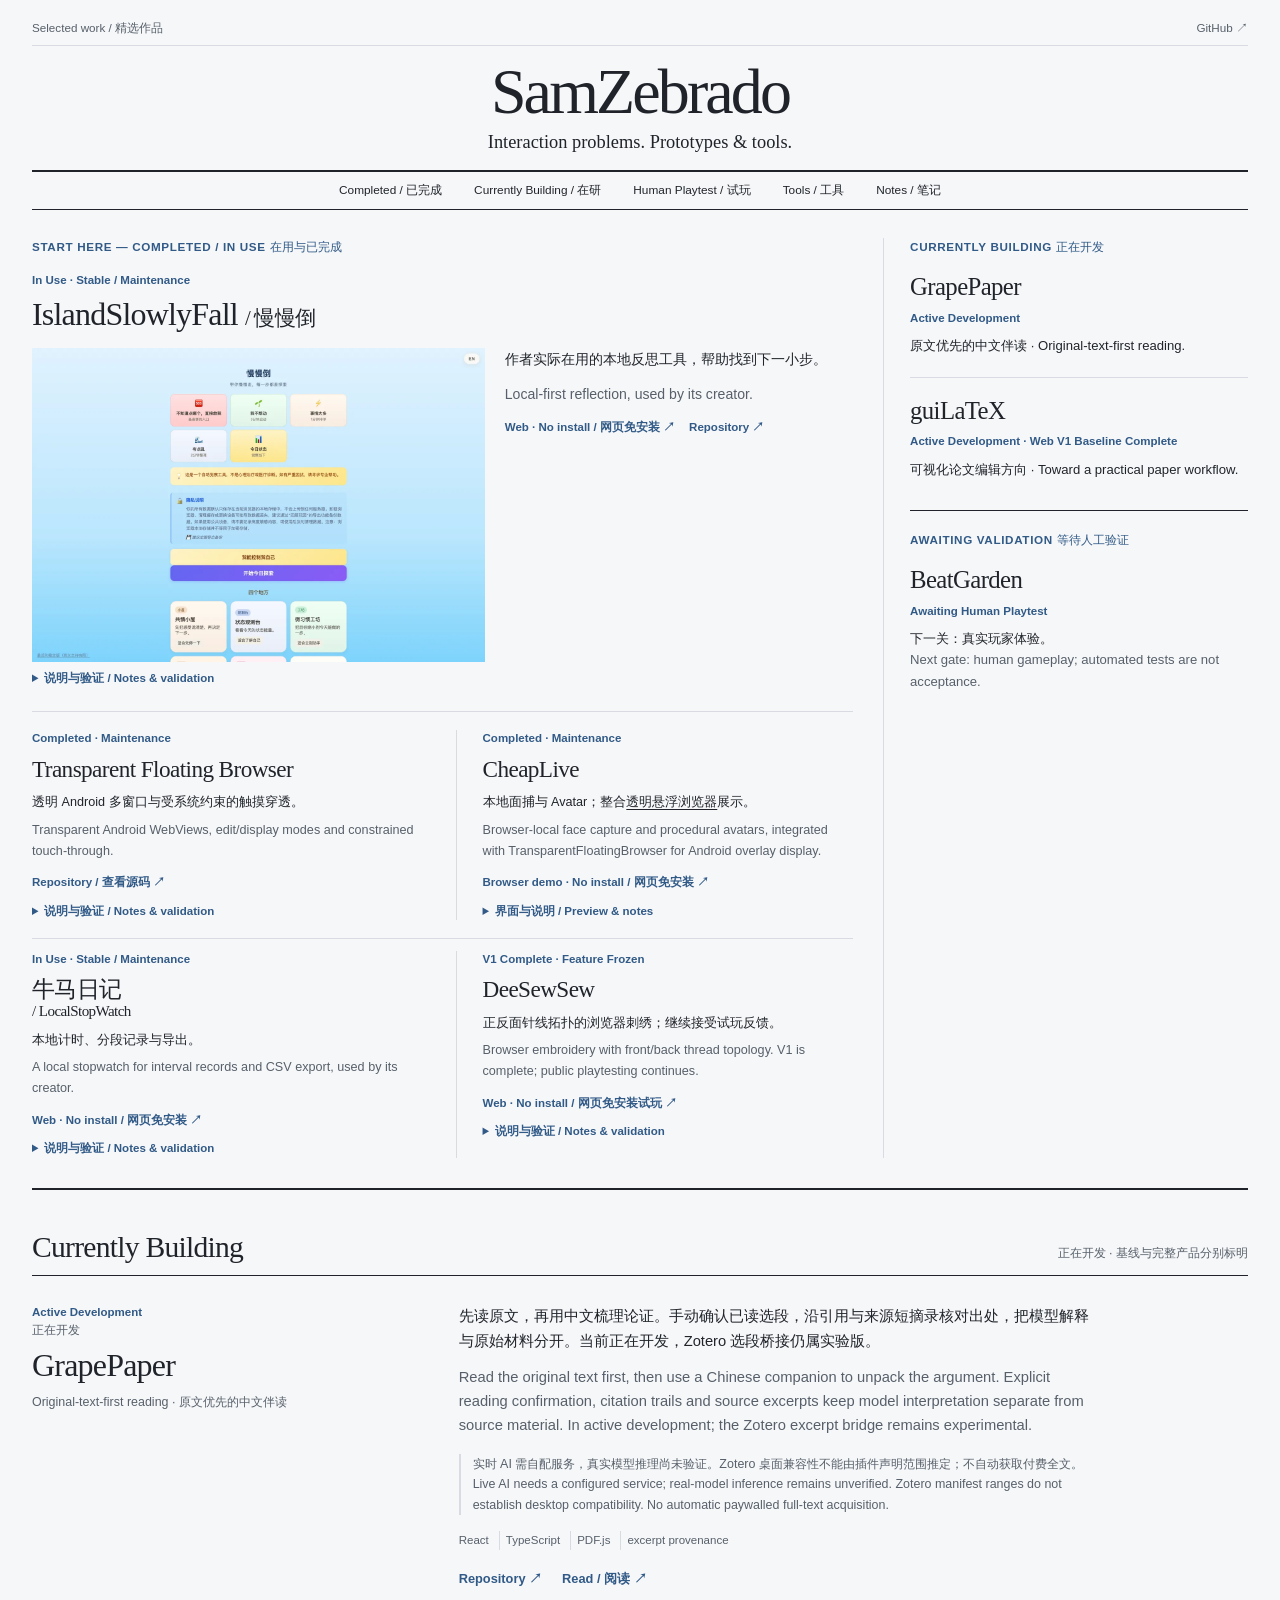
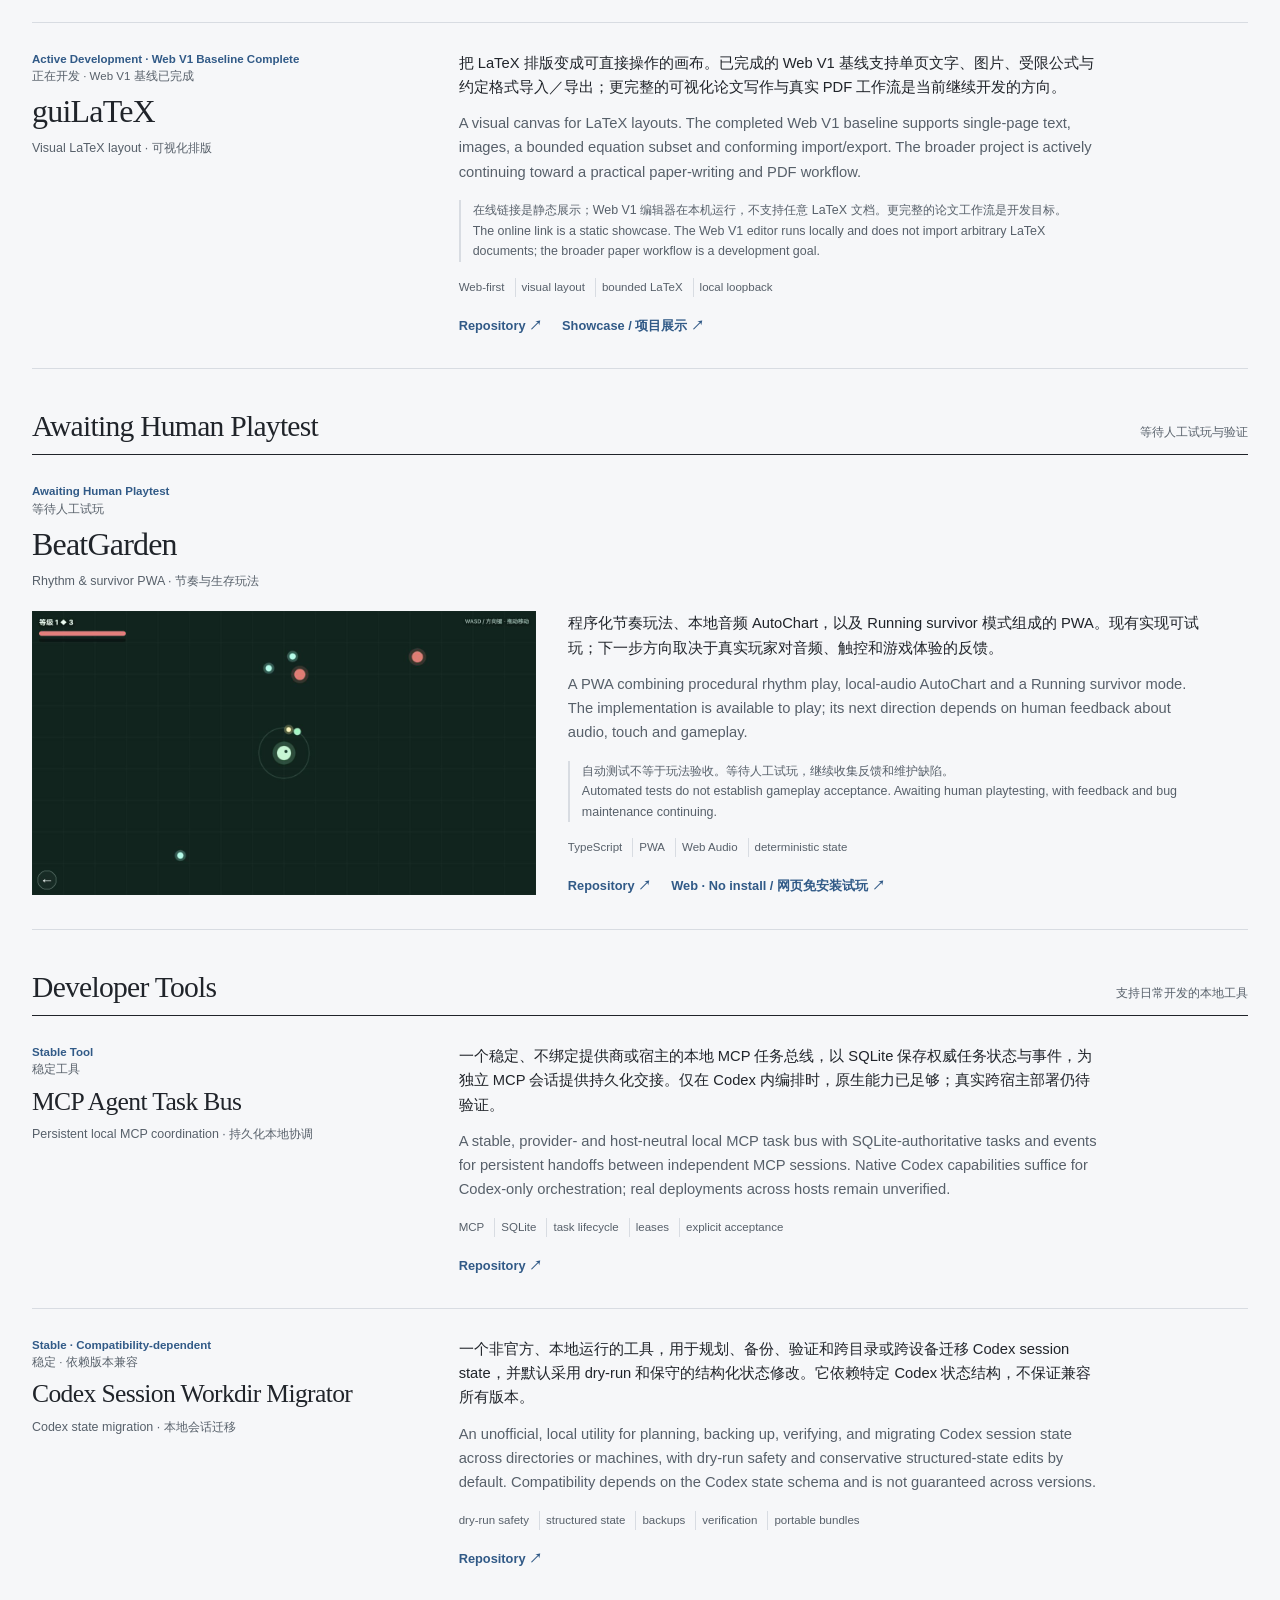
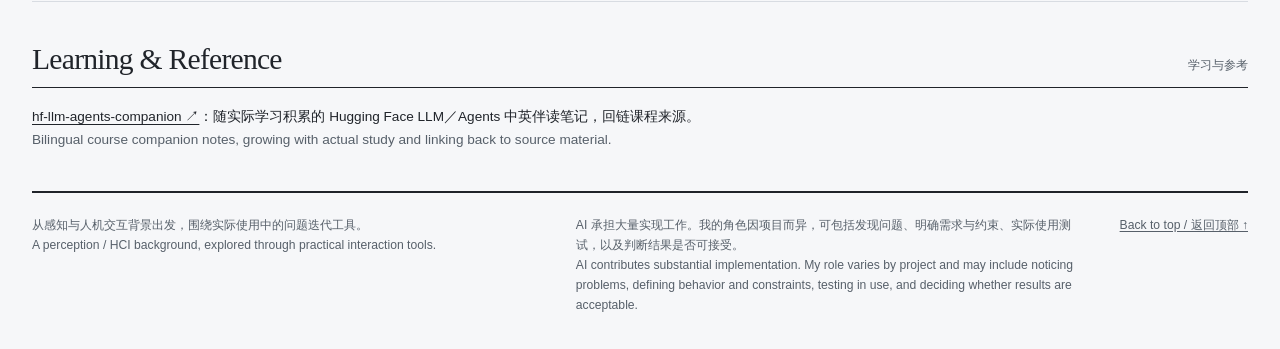
==== docs/index.html @ ff89801b "docs: consolidate completed portfolio cards and add LocalStopWatch" ====
<!doctype html>
<html lang="zh-CN">
  <head>
    <meta charset="utf-8">
    <meta name="viewport" content="width=device-width, initial-scale=1">
    <meta name="description" content="Practical interaction prototypes and tools, completed and in-use projects, and applied AI work by SamZebrado.">
    <meta name="color-scheme" content="light">
    <meta name="theme-color" content="#f6f7f9">
    <title>Selected Projects / 精选项目 · SamZebrado</title>
    <link rel="canonical" href="https://samzebrado.github.io/SamZebrado/">
    <link rel="stylesheet" href="styles.css">
  </head>
  <body>
<a class="skip-link" href="#projects">Skip to projects / 跳至项目</a>
<header class="masthead">
 <div class="masthead-strap"><span>Selected work / 精选作品</span><a href="https://github.com/SamZebrado">GitHub ↗</a></div>
 <h1><a href="#top">SamZebrado</a></h1>
 <p class="masthead-deck">Interaction problems. Prototypes &amp; tools.</p>
 <nav aria-label="Portfolio sections / 作品集分区"><a href="#completed"><span class="nav-full">Completed / 已完成</span><span class="nav-short">Completed</span></a><a href="#active"><span class="nav-full">Currently Building / 在研</span><span class="nav-short">Building</span></a><a href="#validation"><span class="nav-full">Human Playtest / 试玩</span><span class="nav-short">Playtest</span></a><a href="#tools"><span class="nav-full">Tools / 工具</span><span class="nav-short">Tools</span></a><a href="#notes"><span class="nav-full">Notes / 笔记</span><span class="nav-short">Notes</span></a></nav>
</header>
<main id="top">
<section class="frontpage" id="projects" aria-labelledby="front-title">
 <section class="frontpage-main" id="completed" aria-labelledby="front-title">
  <h2 class="section-kicker" id="front-title">Start here — Completed / In Use <span>在用与已完成</span></h2>
  <article class="lead-feature front-item completed-card" id="island">
   <p class="lifecycle">In Use · Stable / Maintenance</p>
   <h3><a href="https://github.com/SamZebrado/IslandSlonelyFall">IslandSlowlyFall <span>/ 慢慢倒</span></a></h3>
   <div class="lead-body"><figure><a href="https://samzebrado.github.io/IslandSlonelyFall/"><img src="assets/island-home.webp" width="1440" height="1000" alt="IslandSlowlyFall home screen with built-in reflection and prioritization tools" fetchpriority="high"></a></figure>
    <div><p>作者实际在用的本地反思工具，帮助找到下一小步。</p><p lang="en">Local-first reflection, used by its creator.</p><p class="teaser-actions"><a href="https://samzebrado.github.io/IslandSlonelyFall/"><span class="access-wide">Web · No install / 网页免安装</span><span class="access-short">网页 · 免安装</span> ↗</a><a href="https://github.com/SamZebrado/IslandSlonelyFall">Repository ↗</a></p></div>
   </div>
   <details class="project-details"><summary><span class="access-wide">说明与验证 / Notes &amp; validation</span><span class="access-short">说明与验证</span></summary><div class="detail-body"><div class="story-copy">


              <p class="copy-zh">事情太多、能量太低时，找到当下能做的一小步。本地优先的日常记录与反思工具，结合微习惯和优先级决策；已由作者实际使用，核心流程稳定，进入维护。</p>
              <p class="copy-en" lang="en">Find a manageable next step when energy is low or tasks pile up. Daily reflection, micro-habits and prioritization in a local-first web app. Used by its creator; the core workflow is stable and in maintenance.</p>
              <p class="validation-note">使用状态来自作者本人；不代表更广泛的用户采用。数据保存在本机浏览器。<br><span lang="en">In use by its creator; no broader adoption claimed. Data stays in the local browser.</span></p>
<ul class="signal-list" aria-label="IslandSlowlyFall product signals">
                <li>human-centered</li><li>local-first</li><li>structured reflection</li><li>vanilla web</li>
              </ul></div></div></details>
  </article>
  <div class="briefs">
   <article class="brief front-item completed-card" id="floating-browser"><p class="lifecycle"><span class="access-wide">Completed · Maintenance</span><span class="access-short" lang="zh-CN">已完成 · 维护</span></p><h3><a href="https://github.com/SamZebrado/TransparentFloatingBrowser">Transparent Floating Browser</a></h3><p><span class="access-wide">透明 Android 多窗口与受系统约束的触摸穿透。</span><span class="access-short">透明 Android 多窗口。</span></p><p lang="en">Transparent Android WebViews, edit/display modes and constrained touch-through.</p><a class="brief-link" href="https://github.com/SamZebrado/TransparentFloatingBrowser">Repository / 查看源码 ↗</a><details class="project-details"><summary><span class="access-wide">说明与验证 / Notes &amp; validation</span><span class="access-short">说明与验证</span></summary><div class="detail-body"><div class="completed-detail-content"><div class="story-copy">


              <p class="copy-zh">把网页放在其他 Android 应用之上：多个透明 WebView 窗口可切换编辑／展示模式，并处理 Android 12+ 的触摸穿透与叠加透明度限制。核心功能已完成，当前仅做缺陷维护。</p>
              <p class="copy-en" lang="en">Place web pages above other Android apps. Multiple transparent WebView windows switch between edit and display modes, with opacity handling for Android 12+ touch-through constraints. Core functionality is complete; maintenance focuses on bugs.</p>
              <p class="validation-note">真实设备验收仍待完成；触摸穿透受 Android 系统约束。<br><span lang="en">Real-device acceptance remains open; touch-through is subject to Android system constraints.</span></p>
<ul class="signal-list" aria-label="Transparent Floating Browser technologies">
                <li>Kotlin</li><li>Android overlays</li><li>WebView</li><li>system constraints</li>
              </ul></div></div></div></details></article>
   <article class="brief front-item completed-card" id="cheaplive"><p class="lifecycle"><span class="access-wide">Completed · Maintenance</span><span class="access-short" lang="zh-CN">已完成 · 维护</span></p><h3><a href="https://github.com/SamZebrado/CheapLive">CheapLive</a></h3><p><span class="access-wide">本地面捕与 Avatar；整合<a href="#floating-browser">透明悬浮浏览器</a>展示。</span><span class="access-short">面捕＋<a href="#floating-browser">悬浮浏览器</a>整合。</span></p><p lang="en">Browser-local face capture and procedural avatars, integrated with TransparentFloatingBrowser for Android overlay display.</p><a class="brief-link" href="https://samzebrado.github.io/CheapLive/src/face-tracking/"><span class="access-wide">Browser demo · No install / 网页免安装</span><span class="access-short">网页面捕 · 免安装</span> ↗</a><details class="project-details"><summary><span class="access-wide">界面与说明 / Preview &amp; notes</span><span class="access-short">界面与说明</span></summary><div class="detail-body"><div class="completed-detail-content with-visual"><figure class="story-visual">
              <img src="assets/cheaplive-workspace.png" width="1280" height="960" alt="CheapLive interactive demo workspace showing the 3D fish, model controls and floating overlay" loading="lazy">
              <figcaption><a href="https://samzebrado.github.io/CheapLive/src/contest-demo/contest-interactive-demo.html">互动 Demo 工作区 · Interactive demo workspace</a><br>演示状态，摄像头／麦克风未开启 · Demo state; camera and microphone off.</figcaption>
            </figure><div class="story-copy">


              <p class="copy-zh">不依赖昂贵设备的本地面捕：MediaPipe 在浏览器内处理画面，驱动程序化 Avatar，也可使用 Android Capture 在局域网传输面部参数。核心功能已完成，进入维护。</p>
              <p class="copy-en" lang="en">Low-cost face capture with browser-local MediaPipe processing and procedural avatars. An Android Capture client can send face parameters over the LAN. Core functionality is complete and in maintenance.</p>
              <p class="copy-zh">展示工作流整合独立的 <a href="https://github.com/SamZebrado/TransparentFloatingBrowser">TransparentFloatingBrowser</a>，由这个 Android 工具把网页形象叠加在其他应用之上；纯网页自身不提供原生悬浮窗。</p>
              <p class="copy-en" lang="en">The display workflow integrates the separate <a href="https://github.com/SamZebrado/TransparentFloatingBrowser">TransparentFloatingBrowser</a> Android tool to overlay the web avatar above other apps. The web page itself does not provide native Android overlays.</p>
              <p class="validation-note">真实设备兼容性、捕捉质量与整合后的端到端体验仍待验证；不把规划中的 Live2D 渲染当作可用功能。<br><span lang="en">Real-device compatibility, capture quality and the integrated end-to-end experience remain unverified. Planned Live2D rendering is not available.</span></p>
<ul class="signal-list" aria-label="CheapLive technologies">
                <li>MediaPipe</li><li>browser + Android</li><li>local processing</li>
              </ul></div></div></div></details></article>
  </div>
  <div class="briefs compact-briefs">
   <article class="brief front-item completed-card" id="localstopwatch"><p class="lifecycle"><span class="access-wide">In Use · Stable / Maintenance</span><span class="access-short" lang="zh-CN">在用 · 稳定维护</span></p><h3><a href="https://github.com/SamZebrado/LocalStopWatch">牛马日记 <span>/ LocalStopWatch</span></a></h3><p><span class="access-wide">本地计时、分段记录与导出。</span><span class="access-short">本地计时与分段记录。</span></p><p lang="en">A local stopwatch for interval records and CSV export, used by its creator.</p><a class="brief-link" href="https://samzebrado.github.io/LocalStopWatch/"><span class="access-wide">Web · No install / 网页免安装</span><span class="access-short">网页 · 免安装</span> ↗</a><details class="project-details"><summary><span class="access-wide">说明与验证 / Notes &amp; validation</span><span class="access-short">说明与验证</span></summary><div class="detail-body"><p class="copy-zh">把日常活动记成可回顾的时间段。计时与分段记录保存在本机浏览器，可导出 CSV，也可下载单文件网页离线使用。作者实际在用，当前稳定维护；公开网页标题仍为“本地网页秒表”。</p><p class="copy-en" lang="en">Keep everyday activities as intervals you can review. Timing and interval records stay in the local browser, with CSV export and a downloadable single-file page for offline use. Used by its creator; stable and in maintenance. The public page is titled “Local Stopwatch”.</p><p class="validation-note">使用状态来自作者本人，不代表更广泛采用；移动浏览器兼容性与部分导出路径仍有限制。<br><span lang="en">Owner use does not establish broader adoption. Mobile-browser compatibility and some export paths have known limits.</span></p></div></details></article>
   <article class="brief front-item completed-card" id="deesewsew"><p class="lifecycle"><span class="access-wide">V1 Complete · Feature Frozen</span><span class="access-short" lang="zh-CN">V1 已完成 · 功能冻结</span></p><h3><a href="https://github.com/SamZebrado/DeeSewSew">DeeSewSew</a></h3><p><span class="access-wide">正反面针线拓扑的浏览器刺绣；继续接受试玩反馈。</span><span class="access-short">浏览器刺绣，V1 功能冻结。</span></p><p lang="en">Browser embroidery with front/back thread topology. V1 is complete; public playtesting continues.</p><a class="brief-link" href="https://samzebrado.github.io/DeeSewSew/"><span class="access-wide">Web · No install / 网页免安装试玩</span><span class="access-short">网页试玩 · 免安装</span> ↗</a><details class="project-details"><summary><span class="access-wide">说明与验证 / Notes &amp; validation</span><span class="access-short">说明与验证</span></summary><div class="detail-body"><div class="completed-detail-content"><div class="story-copy">


              <p class="copy-zh">在浏览器里用针线慢慢做出刺绣作品。正反面针线拓扑、本机保存及 JSON／PNG 导出构成已完成的 V1；功能冻结，继续接受公开试玩。</p>
              <p class="copy-en" lang="en">Make embroidery at your own pace in the browser. Front/back thread topology, local saving and JSON/PNG export form the completed V1. Features are frozen; public playtesting continues.</p>
              <p class="validation-note">独立 3D Lab 是实验展示，不代表完整材料物理；触控与笔压体验仍需人工验证。<br><span lang="en">The separate 3D Lab is experimental, not full material physics. Touch and stylus experience still need human validation.</span></p>
<ul class="signal-list" aria-label="DeeSewSew technologies">
                <li>TypeScript</li><li>Canvas</li><li>thread topology</li><li>local-first</li>
              </ul></div></div></div></details></article>
  </div>
 </section>
 <aside class="frontpage-side" aria-label="Current work and validation / 在研与验证">
  <section class="current-work"><h2 class="section-kicker">Currently Building <span>正在开发</span></h2>
   <article class="current-note front-item"><h3><a href="#grapepaper">GrapePaper</a></h3><p class="lifecycle">Active Development</p><p>原文优先的中文伴读 · Original-text-first reading.</p></article>
   <article class="current-note front-item"><h3><a href="#guilatex">guiLaTeX</a></h3><p class="lifecycle">Active Development · Web V1 Baseline Complete</p><p>可视化论文编辑方向 · Toward a practical paper workflow.</p></article>
  </section>
  <section class="playtest-note front-item"><h2 class="section-kicker">Awaiting Validation <span>等待人工验证</span></h2><h3><a href="#beatgarden">BeatGarden</a></h3><p class="lifecycle">Awaiting Human Playtest</p><p>下一关：真实玩家体验。<br><span lang="en">Next gate: human gameplay; automated tests are not acceptance.</span></p></section>
 </aside>
</section>
<section class="portfolio-section" id="active" aria-labelledby="active-title"><header class="section-heading"><h2 id="active-title">Currently Building</h2><p>正在开发 · 基线与完整产品分别标明</p></header><article class="project-card story" id="grapepaper"><header class="story-heading"><p class="lifecycle">Active Development<span lang="zh-CN">正在开发</span></p><h3>GrapePaper</h3><p class="project-purpose">Original-text-first reading · 原文优先的中文伴读</p></header><div class="story-content"><div class="story-copy">


              <p class="copy-zh">先读原文，再用中文梳理论证。手动确认已读选段，沿引用与来源短摘录核对出处，把模型解释与原始材料分开。当前正在开发，Zotero 选段桥接仍属实验版。</p>
              <p class="copy-en" lang="en">Read the original text first, then use a Chinese companion to unpack the argument. Explicit reading confirmation, citation trails and source excerpts keep model interpretation separate from source material. In active development; the Zotero excerpt bridge remains experimental.</p>
              <p class="validation-note">实时 AI 需自配服务，真实模型推理尚未验证。Zotero 桌面兼容性不能由插件声明范围推定；不自动获取付费全文。<br><span lang="en">Live AI needs a configured service; real-model inference remains unverified. Zotero manifest ranges do not establish desktop compatibility. No automatic paywalled full-text acquisition.</span></p>
<ul class="signal-list" aria-label="GrapePaper technologies">
                <li>React</li><li>TypeScript</li><li>PDF.js</li><li>excerpt provenance</li>
              </ul>
              <div class="project-actions">
                <a href="https://github.com/SamZebrado/GrapePaper">Repository <span aria-hidden="true">↗</span></a>
                <a href="https://samzebrado.github.io/GrapePaper/">Read / 阅读 <span aria-hidden="true">↗</span></a>
              </div></div></div></article><article class="project-card story" id="guilatex"><header class="story-heading"><p class="lifecycle">Active Development · Web V1 Baseline Complete<span lang="zh-CN">正在开发 · Web V1 基线已完成</span></p><h3>guiLaTeX</h3><p class="project-purpose">Visual LaTeX layout · 可视化排版</p></header><div class="story-content"><div class="story-copy">


              <p class="copy-zh">把 LaTeX 排版变成可直接操作的画布。已完成的 Web V1 基线支持单页文字、图片、受限公式与约定格式导入／导出；更完整的可视化论文写作与真实 PDF 工作流是当前继续开发的方向。</p>
              <p class="copy-en" lang="en">A visual canvas for LaTeX layouts. The completed Web V1 baseline supports single-page text, images, a bounded equation subset and conforming import/export. The broader project is actively continuing toward a practical paper-writing and PDF workflow.</p>
              <p class="validation-note">在线链接是静态展示；Web V1 编辑器在本机运行，不支持任意 LaTeX 文档。更完整的论文工作流是开发目标。<br><span lang="en">The online link is a static showcase. The Web V1 editor runs locally and does not import arbitrary LaTeX documents; the broader paper workflow is a development goal.</span></p>
<ul class="signal-list" aria-label="guiLaTeX technologies">
                <li>Web-first</li><li>visual layout</li><li>bounded LaTeX</li><li>local loopback</li>
              </ul>
              <div class="project-actions">
                <a href="https://github.com/SamZebrado/guiLaTeX">Repository <span aria-hidden="true">↗</span></a>
                <a href="https://samzebrado.github.io/guiLaTeX/showcase/">Showcase / 项目展示 <span aria-hidden="true">↗</span></a>
              </div></div></div></article></section><section class="portfolio-section" id="validation" aria-labelledby="validation-title"><header class="section-heading"><h2 id="validation-title">Awaiting Human Playtest</h2><p>等待人工试玩与验证</p></header><article class="project-card story" id="beatgarden"><header class="story-heading"><p class="lifecycle">Awaiting Human Playtest<span lang="zh-CN">等待人工试玩</span></p><h3>BeatGarden</h3><p class="project-purpose">Rhythm & survivor PWA · 节奏与生存玩法</p></header><div class="story-content with-visual"><figure class="story-visual">
              <img src="assets/beatgarden-gameplay.jpg" width="1280" height="720" alt="BeatGarden Running Mode gameplay with a player navigating a dark green arena" loading="lazy">
            </figure><div class="story-copy">


              <p class="copy-zh">程序化节奏玩法、本地音频 AutoChart，以及 Running survivor 模式组成的 PWA。现有实现可试玩；下一步方向取决于真实玩家对音频、触控和游戏体验的反馈。</p>
              <p class="copy-en" lang="en">A PWA combining procedural rhythm play, local-audio AutoChart and a Running survivor mode. The implementation is available to play; its next direction depends on human feedback about audio, touch and gameplay.</p>
              <p class="validation-note">自动测试不等于玩法验收。等待人工试玩，继续收集反馈和维护缺陷。<br><span lang="en">Automated tests do not establish gameplay acceptance. Awaiting human playtesting, with feedback and bug maintenance continuing.</span></p>
<ul class="signal-list" aria-label="BeatGarden technologies">
                <li>TypeScript</li><li>PWA</li><li>Web Audio</li><li>deterministic state</li>
              </ul>
              <div class="project-actions">
                <a href="https://github.com/SamZebrado/BeatGarden">Repository <span aria-hidden="true">↗</span></a>
                <a href="https://samzebrado.github.io/BeatGarden/">Web · No install / 网页免安装试玩 <span aria-hidden="true">↗</span></a>
              </div></div></div></article></section><section class="portfolio-section" id="tools" aria-labelledby="tools-title"><header class="section-heading"><h2 id="tools-title">Developer Tools</h2><p>支持日常开发的本地工具</p></header><article class="project-card story" id="agent-bus"><header class="story-heading"><p class="lifecycle">Stable Tool<span lang="zh-CN">稳定工具</span></p><h3>MCP Agent Task Bus</h3><p class="project-purpose">Persistent local MCP coordination · 持久化本地协调</p></header><div class="story-content"><div class="story-copy">


              <p class="copy-zh">一个稳定、不绑定提供商或宿主的本地 MCP 任务总线，以 SQLite 保存权威任务状态与事件，为独立 MCP 会话提供持久化交接。仅在 Codex 内编排时，原生能力已足够；真实跨宿主部署仍待验证。</p>
              <p class="copy-en">A stable, provider- and host-neutral local MCP task bus with SQLite-authoritative tasks and events for persistent handoffs between independent MCP sessions. Native Codex capabilities suffice for Codex-only orchestration; real deployments across hosts remain unverified.</p>
              <ul class="signal-list" aria-label="MCP Agent Task Bus technologies">
                <li>MCP</li><li>SQLite</li><li>task lifecycle</li><li>leases</li><li>explicit acceptance</li>
              </ul>
              <div class="project-actions">
                <a href="https://github.com/SamZebrado/mcp-agent-bus">Repository <span aria-hidden="true">↗</span></a>
              </div></div></div></article><article class="project-card story" id="migrator"><header class="story-heading"><p class="lifecycle">Stable · Compatibility-dependent<span lang="zh-CN">稳定 · 依赖版本兼容</span></p><h3>Codex Session Workdir Migrator</h3><p class="project-purpose">Codex state migration · 本地会话迁移</p></header><div class="story-content"><div class="story-copy">


              <p class="copy-zh">一个非官方、本地运行的工具，用于规划、备份、验证和跨目录或跨设备迁移 Codex session state，并默认采用 dry-run 和保守的结构化状态修改。它依赖特定 Codex 状态结构，不保证兼容所有版本。</p>
              <p class="copy-en">An unofficial, local utility for planning, backing up, verifying, and migrating Codex session state across directories or machines, with dry-run safety and conservative structured-state edits by default. Compatibility depends on the Codex state schema and is not guaranteed across versions.</p>
              <ul class="signal-list" aria-label="Codex Session Workdir Migrator engineering signals">
                <li>dry-run safety</li><li>structured state</li><li>backups</li><li>verification</li><li>portable bundles</li>
              </ul>
              <div class="project-actions">
                <a href="https://github.com/SamZebrado/codex-session-workdir-migrator">Repository <span aria-hidden="true">↗</span></a>
              </div></div></div></article></section><section class="notes" id="notes" aria-labelledby="notes-title"><header class="section-heading"><h2 id="notes-title">Learning &amp; Reference</h2><p>学习与参考</p></header><p><a href="https://github.com/SamZebrado/hf-llm-agents-companion">hf-llm-agents-companion ↗</a>：随实际学习积累的 Hugging Face LLM／Agents 中英伴读笔记，回链课程来源。<br><span lang="en">Bilingual course companion notes, growing with actual study and linking back to source material.</span></p></section></main><footer><p class="background-line">从感知与人机交互背景出发，围绕实际使用中的问题迭代工具。<br><span lang="en">A perception / HCI background, explored through practical interaction tools.</span></p><p>AI 承担大量实现工作。我的角色因项目而异，可包括发现问题、明确需求与约束、实际使用测试，以及判断结果是否可接受。<br><span lang="en">AI contributes substantial implementation. My role varies by project and may include noticing problems, defining behavior and constraints, testing in use, and deciding whether results are acceptable.</span></p><a href="#top">Back to top / 返回顶部 ↑</a></footer></body></html>
---- docs/styles.css ----
:root {
  --paper: #f6f7f9;
  --ink: #20242a;
  --muted: #57606a;
  --line: #d8dce2;
  --card: #ffffff;
  --accent: #315a87;
  --max-width: 1240px;
}
* { box-sizing: border-box; }
html { scroll-behavior: smooth; }
body { margin: 0; color: var(--ink); background: var(--paper); font-family: ui-sans-serif,-apple-system,BlinkMacSystemFont,"Segoe UI","PingFang SC","Microsoft YaHei",sans-serif; font-size: 16px; line-height: 1.65; text-rendering: optimizeLegibility; }
a { color: inherit; text-decoration-thickness: 1px; text-underline-offset: .2em; }
a:focus-visible { outline: 3px solid var(--accent); outline-offset: 4px; }
a:hover { color: var(--accent); }
h1,h2,h3,p,figure { margin-top: 0; }
h1,h2,h3 { font-family: Georgia,"Noto Serif SC","Songti SC",serif; font-weight: 500; letter-spacing: -.025em; }
.skip-link { position: fixed; top: 12px; left: 12px; z-index: 100; padding: 10px 14px; background: var(--ink); color: white; transform: translateY(-160%); }
.skip-link:focus { transform: translateY(0); }
.masthead,main,footer { width: min(calc(100% - 64px),var(--max-width)); margin-inline: auto; }
.masthead { padding-top: 18px; }
.masthead-strap { display: flex; justify-content: space-between; gap: 16px; font-size: .73rem; color: var(--muted); border-bottom: 1px solid var(--line); padding-bottom: 8px; }
.masthead-strap a { text-decoration: none; }
.masthead h1 { font-size: clamp(2.7rem,5vw,4rem); text-align: center; margin: 12px 0 2px; line-height: 1.05; letter-spacing: -.045em; }
.masthead h1 a { text-decoration: none; }
.masthead-deck { font-family: Georgia,"Songti SC",serif; font-size: 1.15rem; text-align: center; margin: 0 0 12px; }
nav { display: flex; justify-content: center; gap: 32px; flex-wrap: wrap; padding: 9px 0; border-top: 2px solid var(--ink); border-bottom: 1px solid var(--ink); font-size: .74rem; }
nav a { text-decoration: none; }
.nav-short,.access-short { display: none; }
.frontpage { display: grid; grid-template-columns: minmax(0,2.25fr) minmax(0,1fr); gap: 30px; padding: 28px 0 30px; border-bottom: 2px solid var(--ink); }
.frontpage-main,.frontpage-side { min-width: 0; }
.frontpage-side { border-left: 1px solid var(--line); padding-left: 26px; }
.section-kicker { font-family: inherit; font-size: .73rem; line-height: 1.5; letter-spacing: .055em; font-weight: 750; color: var(--accent); margin: 0 0 16px; text-transform: uppercase; }
.section-kicker span { font-weight: 400; letter-spacing: 0; white-space: nowrap; }
.lifecycle { font-family: inherit; color: var(--accent); font-size: .72rem; font-weight: 700; line-height: 1.5; margin: 0 0 8px; }
.lifecycle span { display: block; color: var(--muted); font-weight: 400; }
.lead-feature h3 { font-size: 2rem; line-height: 1.08; margin: 0 0 16px; }
.lead-feature h3 span { font-size: .65em; white-space: nowrap; }
.frontpage h3 a { text-decoration: none; }
.lead-body { display: grid; grid-template-columns: minmax(0,1.3fr) minmax(0,1fr); gap: 20px; align-items: start; }
.lead-body figure { margin: 0; }
.lead-body img { display: block; width: 100%; height: auto; }
.lead-body p { font-size: .88rem; margin-bottom: 12px; }
p[lang="en"],span[lang="en"] { color: var(--muted); }
.teaser-actions { display: flex; gap: 14px; flex-wrap: wrap; }
.teaser-actions a,.brief-link { font-size: .72rem; color: var(--accent); font-weight: 650; text-decoration: none; }
.briefs { display: grid; grid-template-columns: 1fr 1fr; gap: 26px; margin-top: 24px; padding-top: 18px; border-top: 1px solid var(--line); }
.brief { min-width: 0; }
.brief+ .brief { border-left: 1px solid var(--line); padding-left: 26px; }
.brief h3 { font-size: 1.45rem; line-height: 1.13; margin-bottom: 10px; }
.brief p:not(.lifecycle) { font-size: .79rem; margin-bottom: 7px; }
.also-complete { font-size: .76rem; margin: 18px 0 0; padding-top: 12px; border-top: 1px solid var(--line); }
.also-complete a { text-decoration: none; }
.also-complete span { color: var(--accent); margin-left: 10px; }
.brief h3 span { display: block; font-size: .65em; }
.brief:has(.project-details[open]) { grid-column: 1 / -1; border-left: 0; padding-left: 0; }
.lifecycle .access-wide { display: inline; color: inherit; font-weight: inherit; }
.lifecycle .access-short { display: none; color: inherit; font-weight: inherit; }
.compact-briefs { margin-top: 18px; padding-top: 12px; }
.project-details { margin-top: 8px; }
.project-details summary { color: var(--accent); cursor: pointer; font-size: .72rem; font-weight: 650; line-height: 1.5; }
.project-details summary:focus-visible { outline: 3px solid var(--accent); outline-offset: 4px; }
.detail-body { margin-top: 12px; padding-top: 12px; overflow-wrap: anywhere; border-top: 1px solid var(--line); }
.detail-body .story-visual { margin-bottom: 14px; }
.completed-detail-content.with-visual { display: block; }
.completed-card .detail-body .copy-zh,.completed-card .detail-body .copy-en { font-size: .8rem; }
.completed-card .detail-body .validation-note { font-size: .73rem; }
.current-note { padding-bottom: 20px; }
.current-note+.current-note { padding-top: 18px; border-top: 1px solid var(--line); }
.current-note h3,.playtest-note h3 { font-size: 1.55rem; line-height: 1.2; margin-bottom: 8px; }
.current-note p:not(.lifecycle),.playtest-note p:not(.lifecycle) { font-size: .82rem; margin-bottom: 0; }
.playtest-note { border-top: 1px solid var(--ink); padding-top: 20px; margin-top: 10px; }
.portfolio-section { padding-top: 40px; scroll-margin-top: 20px; }
.section-heading { display: flex; align-items: baseline; justify-content: space-between; gap: 20px; padding-bottom: 10px; border-bottom: 1px solid var(--ink); }
.section-heading h2 { margin: 0; font-size: 1.85rem; line-height: 1.2; }
.section-heading p { color: var(--muted); font-size: .78rem; margin: 0; }
.story { padding: 28px 0 32px; border-bottom: 1px solid var(--line); scroll-margin-top: 20px; }
.story-heading { margin-bottom: 20px; }
.story-heading h3 { font-size: 2rem; line-height: 1.15; margin-bottom: 8px; }
.story-heading h3 span { font-size: .65em; }
.project-purpose { color: var(--muted); font-size: .78rem; margin-bottom: 0; }
.story-content.with-visual { display: grid; grid-template-columns: minmax(0,1fr) minmax(0,1.35fr); gap: 32px; align-items: start; }
.story-visual { margin: 0; }
.story-visual img { width: 100%; height: auto; display: block; }
.story-visual figcaption { font-size: .72rem; color: var(--muted); margin-top: 6px; }
.story-copy { max-width: 72ch; }
.story:has(.story-content:not(.with-visual)) { display: grid; grid-template-columns: minmax(0,1fr) minmax(0,2fr); gap: 32px; }
.story:has(.story-content:not(.with-visual)) .story-heading { margin-bottom: 0; }
.copy-zh,.copy-en { font-size: .92rem; margin-bottom: 12px; }
.copy-en { color: var(--muted); }
.validation-note { font-size: .78rem; color: var(--muted); border-left: 2px solid var(--line); padding-left: 12px; margin: 16px 0; }
.signal-list { list-style: none; display: flex; flex-wrap: wrap; gap: 6px; padding: 0; margin: 16px 0; }
.signal-list li { font-size: .72rem; color: var(--muted); padding-right: 10px; border-right: 1px solid var(--line); }
.signal-list li:last-child { border-right: none; }
.project-actions { display: flex; gap: 20px; flex-wrap: wrap; margin-top: 18px; }
.project-actions a { color: var(--accent); font-size: .8rem; text-decoration: none; font-weight: 700; }
.project-actions a:hover { text-decoration: underline; }
#tools .story-heading h3 { font-size: 1.6rem; }
.notes { padding-top: 40px; }
.notes>p { font-size: .85rem; max-width: 900px; margin: 18px 0 0; }
footer { border-top: 2px solid var(--ink); margin-top: 40px; padding: 22px 0 34px; display: grid; grid-template-columns: 1fr 1fr auto; gap: 26px; font-size: .76rem; color: var(--muted); }
footer p { margin-bottom: 0; }
footer>a { white-space: nowrap; }
@media (max-width: 960px) {
 .frontpage { grid-template-columns: minmax(0,1.8fr) minmax(0,1fr); gap: 22px; }
 .frontpage-side { padding-left: 20px; }
 .lead-body { grid-template-columns: 1fr; }
 .lead-body img { max-width: 460px; }
 .briefs { gap: 18px; }
 .brief+.brief { padding-left: 18px; }
 nav { gap: 20px; }
 .section-heading { align-items: start; }
}
@media (max-width: 720px) {
 .masthead,main,footer { width: calc(100% - 32px); }
 .masthead { padding-top: 10px; }
 .masthead-strap { font-size: .67rem; padding-bottom: 6px; }
 .masthead h1 { font-size: 2.2rem; margin: 8px 0 3px; }
 .masthead-deck { font-size: .86rem; margin-bottom: 8px; }
 nav { gap: 13px; justify-content: space-between; font-size: .7rem; padding: 6px 0; }
 .nav-full,.access-wide { display: none; }
 .nav-short,.access-short { display: inline; }
 .frontpage { display: block; padding: 10px 0 22px; }
 .lead-body p[lang="en"] { display: none; }
 .compact-briefs { margin-top: 8px; padding-top: 7px; }
 .project-details { margin-top: 3px; }
 .project-details summary { font-size: .67rem; line-height: 1.3; }
 .completed-card .project-details p[lang="en"] { display: block; }
 .lifecycle .access-wide { display: none; }
 .lifecycle .access-short { display: inline; }
 .brief h3 span { display: none; }

 .section-kicker { font-size: .7rem; margin-bottom: 7px; }
 .lead-feature h3 { font-size: 1.55rem; margin-bottom: 8px; }
 .lead-body { grid-template-columns: 100px minmax(0,1fr); gap: 14px; }
 .lead-body p { font-size: .76rem; line-height: 1.5; margin-bottom: 7px; }
 .lifecycle { font-size: .7rem; margin-bottom: 4px; }
 .teaser-actions { gap: 10px; }
 .teaser-actions a,.brief-link { font-size: .67rem; }
 .briefs { margin-top: 7px; padding-top: 7px; gap: 16px; }
 .brief+.brief { padding-left: 16px; }
 .brief h3 { font-size: 1.05rem; margin-bottom: 4px; }
 .brief p:not(.lifecycle) { font-size: .7rem; line-height: 1.45; margin-bottom: 3px; }
 .brief-link { line-height: 1.3; }
 .brief p[lang="en"] { display: none; }
 .also-complete { font-size: .7rem; margin-top: 8px; padding-top: 7px; }
 .also-complete span { margin-left: 5px; }
 .frontpage-side { border-left: 0; padding-left: 0; margin-top: 9px; }
 .current-work { border-top: 1px solid var(--ink); padding-top: 7px; }
 .current-note { padding-bottom: 4px; }
 .current-note+.current-note { padding-top: 4px; border-top: 1px solid var(--line); }
 .current-note h3,.playtest-note h3 { font-size: 1.15rem; margin-bottom: 3px; }
 .current-note p:not(.lifecycle),.playtest-note p:not(.lifecycle) { font-size: .71rem; line-height: 1.45; }
 .playtest-note { margin-top: 4px; padding-top: 9px; }
 .playtest-note .section-kicker { margin-bottom: 4px; }
 .portfolio-section,.notes { padding-top: 28px; }
 .section-heading { display: block; padding-bottom: 9px; }
 .section-heading h2 { font-size: 1.6rem; }
 .section-heading p { font-size: .72rem; margin-top: 6px; }
 .story { padding: 22px 0 26px; }
 .story:has(.story-content:not(.with-visual)) { display: block; }
 .story:has(.story-content:not(.with-visual)) .story-heading { margin-bottom: 14px; }
 .story-heading { margin-bottom: 14px; }
 .story-heading h3 { font-size: 1.75rem; }
 .story-content.with-visual { display: block; }
 .story-visual { margin-bottom: 18px; }
 .copy-zh,.copy-en { font-size: .85rem; }
 .validation-note { font-size: .73rem; }
 footer { display: block; }
 footer p { margin-bottom: 16px; }
}
@media (max-width: 360px) {
 .lead-body { grid-template-columns: 94px minmax(0,1fr); gap: 12px; }
 .masthead h1 { font-size: 2.3rem; }
 .masthead-deck { font-size: .85rem; }
 .lead-feature h3 { font-size: 1.4rem; }
 .also-complete span { font-size: .63rem; }
}
@media (prefers-reduced-motion: reduce) { html { scroll-behavior: auto; } }
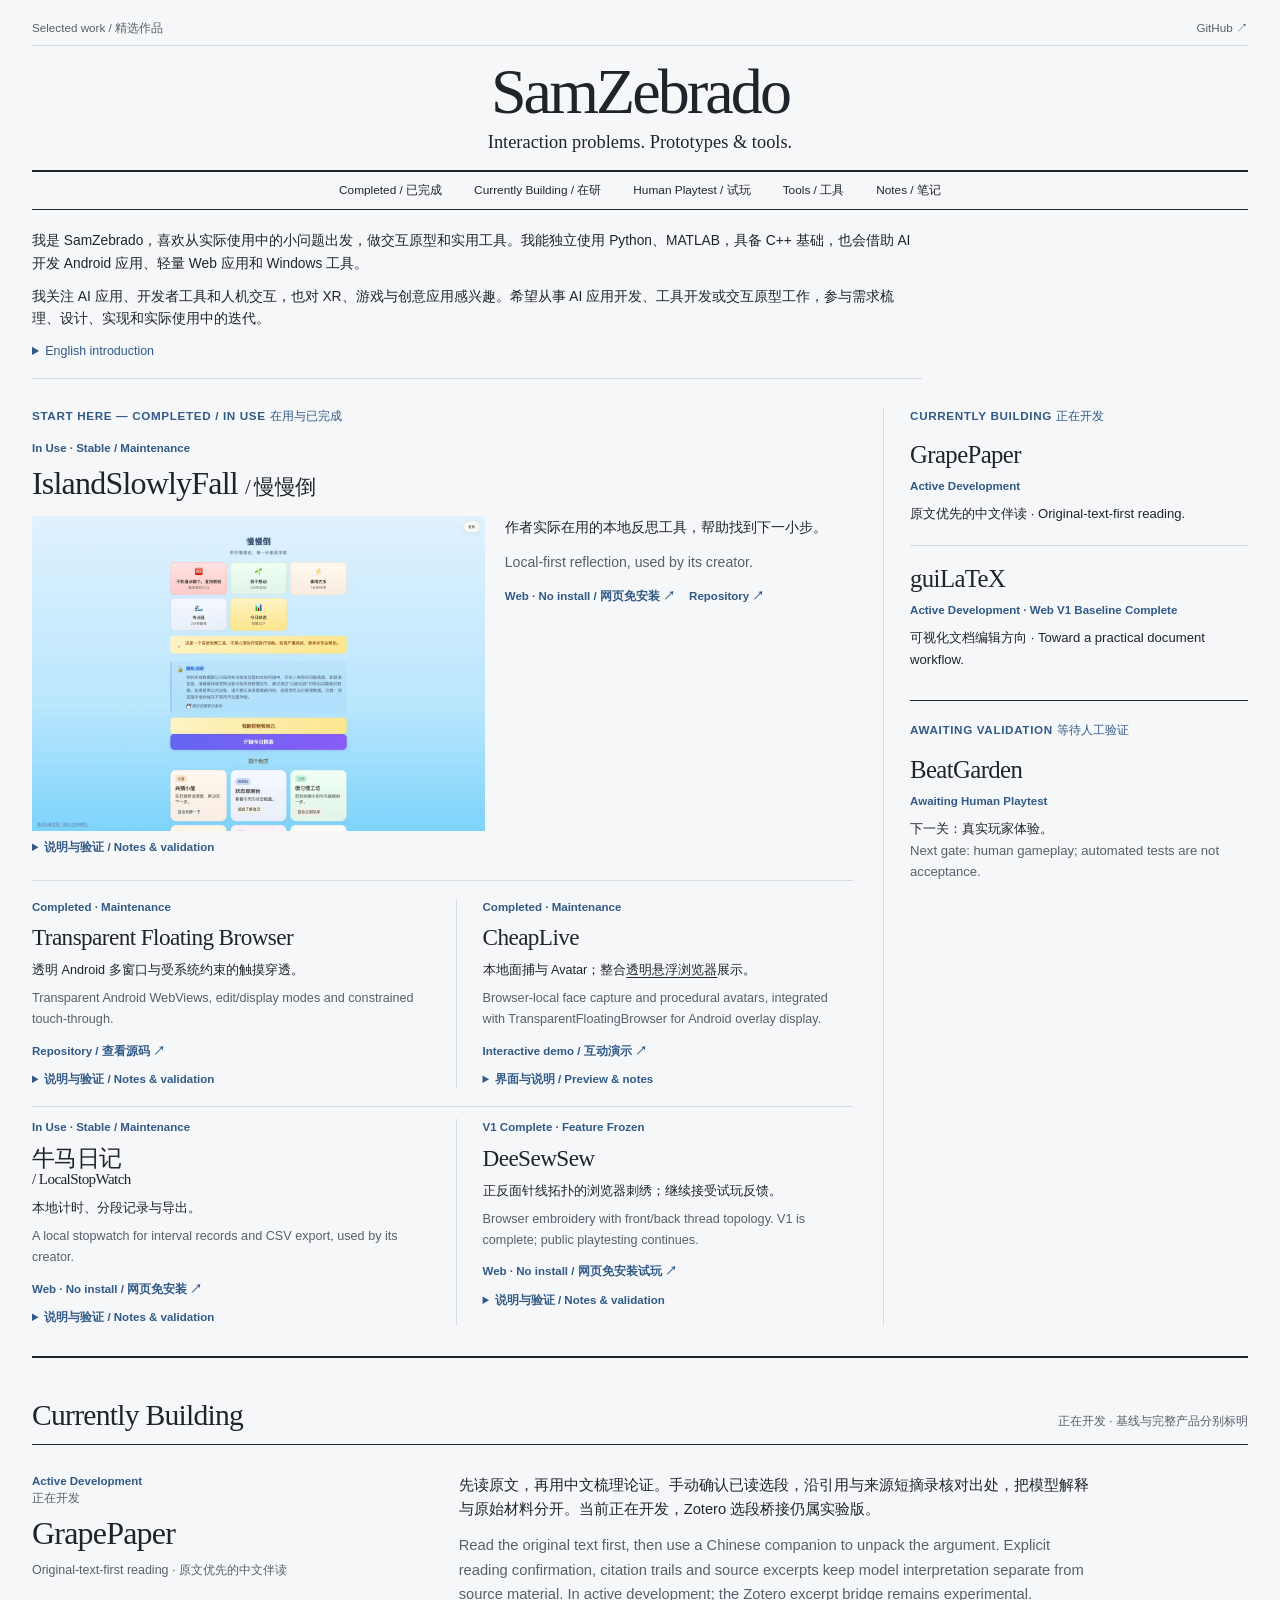
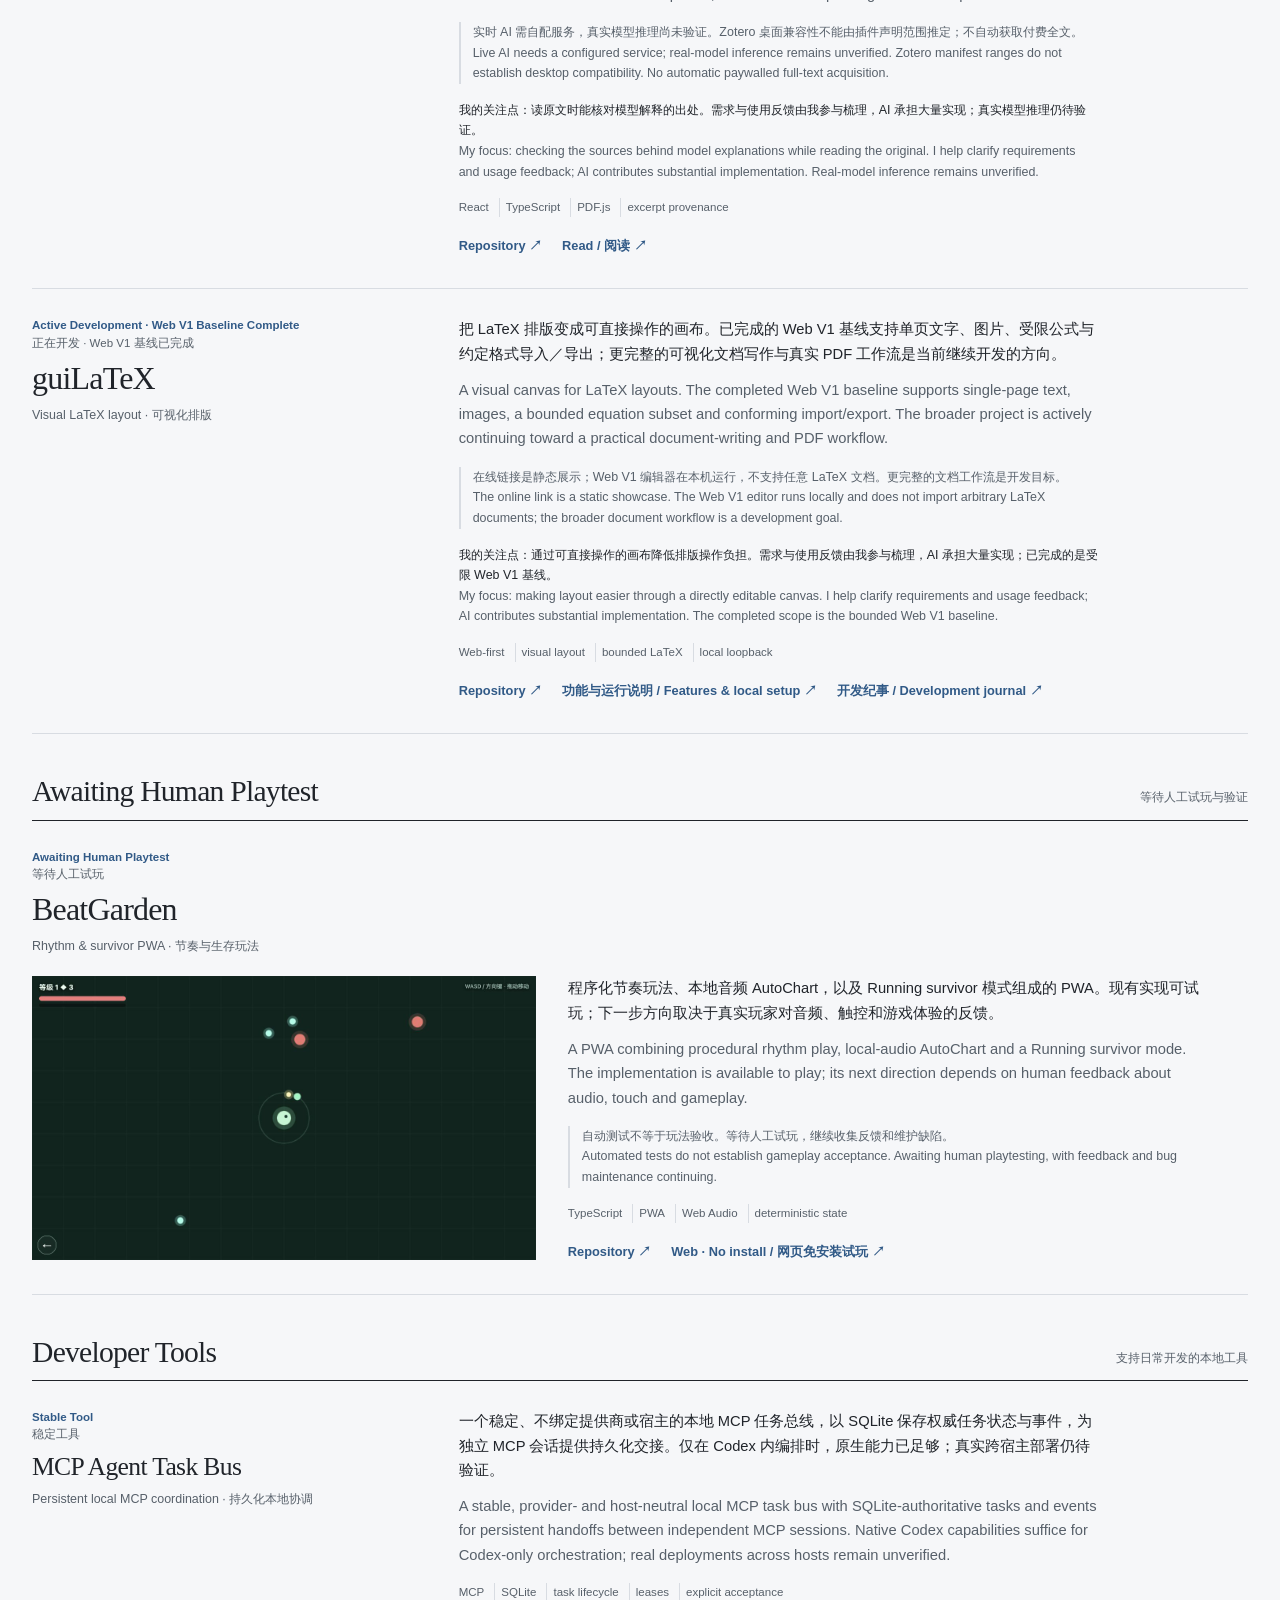
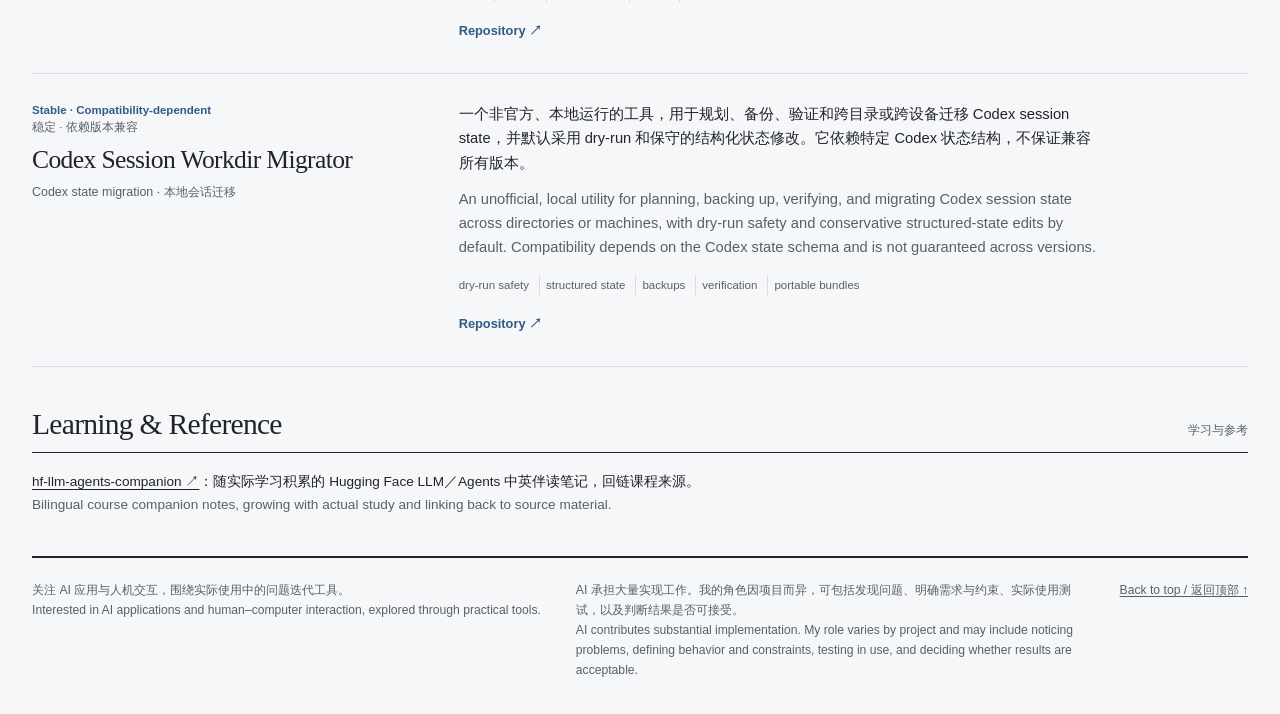
==== commit 9a4404d8: "docs: add anonymous introduction and clarify portfolio entry points" ====
--- a/docs/index.html
+++ b/docs/index.html
@@ -19,6 +19,12 @@
  <nav aria-label="Portfolio sections / 作品集分区"><a href="#completed"><span class="nav-full">Completed / 已完成</span><span class="nav-short">Completed</span></a><a href="#active"><span class="nav-full">Currently Building / 在研</span><span class="nav-short">Building</span></a><a href="#validation"><span class="nav-full">Human Playtest / 试玩</span><span class="nav-short">Playtest</span></a><a href="#tools"><span class="nav-full">Tools / 工具</span><span class="nav-short">Tools</span></a><a href="#notes"><span class="nav-full">Notes / 笔记</span><span class="nav-short">Notes</span></a></nav>
 </header>
 <main id="top">
+<section class="introduction" aria-label="About me / 自我介绍">
+ <p>我是 SamZebrado，喜欢从实际使用中的小问题出发，做交互原型和实用工具。我能独立使用 Python、MATLAB，具备 C++ 基础，也会借助 AI 开发 Android 应用、轻量 Web 应用和 Windows 工具。</p>
+ <p>我关注 AI 应用、开发者工具和人机交互，也对 XR、游戏与创意应用感兴趣。希望从事 AI 应用开发、工具开发或交互原型工作，参与需求梳理、设计、实现和实际使用中的迭代。</p>
+ <details class="intro-english"><summary>English introduction</summary><div><p lang="en">I'm SamZebrado. I like turning small problems from everyday use into interaction prototypes and practical tools. I can work independently with Python and MATLAB, have a basic grounding in C++, and use AI to help develop Android apps, lightweight web apps and Windows tools.</p><p lang="en">My interests include AI applications, developer tools and human–computer interaction, as well as XR, games and creative applications. I'm looking for work in AI application development, tool development or interaction prototyping, contributing to requirements, design, implementation and iteration through real use.</p></div></details>
+</section>
+
 <section class="frontpage" id="projects" aria-labelledby="front-title">
  <section class="frontpage-main" id="completed" aria-labelledby="front-title">
   <h2 class="section-kicker" id="front-title">Start here — Completed / In Use <span>在用与已完成</span></h2>
@@ -34,6 +40,7 @@
               <p class="copy-zh">事情太多、能量太低时，找到当下能做的一小步。本地优先的日常记录与反思工具，结合微习惯和优先级决策；已由作者实际使用，核心流程稳定，进入维护。</p>
               <p class="copy-en" lang="en">Find a manageable next step when energy is low or tasks pile up. Daily reflection, micro-habits and prioritization in a local-first web app. Used by its creator; the core workflow is stable and in maintenance.</p>
               <p class="validation-note">使用状态来自作者本人；不代表更广泛的用户采用。数据保存在本机浏览器。<br><span lang="en">In use by its creator; no broader adoption claimed. Data stays in the local browser.</span></p>
+<p class="contribution-note">我的贡献：结合日常实际使用，提出需求与使用反馈；AI 承担大量实现。作者在用不等于更广泛的用户验收。<br><span lang="en">My contribution: requirements and feedback from everyday use; AI contributes substantial implementation. Creator use does not establish wider user acceptance.</span></p>
 <ul class="signal-list" aria-label="IslandSlowlyFall product signals">
                 <li>human-centered</li><li>local-first</li><li>structured reflection</li><li>vanilla web</li>
               </ul></div></div></details>
@@ -45,10 +52,11 @@
               <p class="copy-zh">把网页放在其他 Android 应用之上：多个透明 WebView 窗口可切换编辑／展示模式，并处理 Android 12+ 的触摸穿透与叠加透明度限制。核心功能已完成，当前仅做缺陷维护。</p>
               <p class="copy-en" lang="en">Place web pages above other Android apps. Multiple transparent WebView windows switch between edit and display modes, with opacity handling for Android 12+ touch-through constraints. Core functionality is complete; maintenance focuses on bugs.</p>
               <p class="validation-note">真实设备验收仍待完成；触摸穿透受 Android 系统约束。<br><span lang="en">Real-device acceptance remains open; touch-through is subject to Android system constraints.</span></p>
+<p class="contribution-note">贡献与边界：需求与使用约束由我参与梳理，AI 承担大量实现；Android 底层机制不作为个人设计成果，实机验收仍待完成。<br><span lang="en">Contribution and limits: I help clarify needs and usage constraints; AI contributes substantial implementation. Android internals are not claimed as my design work; real-device acceptance remains open.</span></p>
 <ul class="signal-list" aria-label="Transparent Floating Browser technologies">
                 <li>Kotlin</li><li>Android overlays</li><li>WebView</li><li>system constraints</li>
               </ul></div></div></div></details></article>
-   <article class="brief front-item completed-card" id="cheaplive"><p class="lifecycle"><span class="access-wide">Completed · Maintenance</span><span class="access-short" lang="zh-CN">已完成 · 维护</span></p><h3><a href="https://github.com/SamZebrado/CheapLive">CheapLive</a></h3><p><span class="access-wide">本地面捕与 Avatar；整合<a href="#floating-browser">透明悬浮浏览器</a>展示。</span><span class="access-short">面捕＋<a href="#floating-browser">悬浮浏览器</a>整合。</span></p><p lang="en">Browser-local face capture and procedural avatars, integrated with TransparentFloatingBrowser for Android overlay display.</p><a class="brief-link" href="https://samzebrado.github.io/CheapLive/src/face-tracking/"><span class="access-wide">Browser demo · No install / 网页免安装</span><span class="access-short">网页面捕 · 免安装</span> ↗</a><details class="project-details"><summary><span class="access-wide">界面与说明 / Preview &amp; notes</span><span class="access-short">界面与说明</span></summary><div class="detail-body"><div class="completed-detail-content with-visual"><figure class="story-visual">
+   <article class="brief front-item completed-card" id="cheaplive"><p class="lifecycle"><span class="access-wide">Completed · Maintenance</span><span class="access-short" lang="zh-CN">已完成 · 维护</span></p><h3><a href="https://github.com/SamZebrado/CheapLive">CheapLive</a></h3><p><span class="access-wide">本地面捕与 Avatar；整合<a href="#floating-browser">透明悬浮浏览器</a>展示。</span><span class="access-short">面捕＋<a href="#floating-browser">悬浮浏览器</a>整合。</span></p><p lang="en">Browser-local face capture and procedural avatars, integrated with TransparentFloatingBrowser for Android overlay display.</p><a class="brief-link" href="https://samzebrado.github.io/CheapLive/src/contest-demo/contest-interactive-demo.html"><span class="access-wide">Interactive demo / 互动演示</span><span class="access-short">互动演示 · 免安装</span> ↗</a><details class="project-details"><summary><span class="access-wide">界面与说明 / Preview &amp; notes</span><span class="access-short">界面与说明</span></summary><div class="detail-body"><div class="completed-detail-content with-visual"><figure class="story-visual">
               <img src="assets/cheaplive-workspace.png" width="1280" height="960" alt="CheapLive interactive demo workspace showing the 3D fish, model controls and floating overlay" loading="lazy">
               <figcaption><a href="https://samzebrado.github.io/CheapLive/src/contest-demo/contest-interactive-demo.html">互动 Demo 工作区 · Interactive demo workspace</a><br>演示状态，摄像头／麦克风未开启 · Demo state; camera and microphone off.</figcaption>
             </figure><div class="story-copy">
@@ -59,6 +67,8 @@
               <p class="copy-zh">展示工作流整合独立的 <a href="https://github.com/SamZebrado/TransparentFloatingBrowser">TransparentFloatingBrowser</a>，由这个 Android 工具把网页形象叠加在其他应用之上；纯网页自身不提供原生悬浮窗。</p>
               <p class="copy-en" lang="en">The display workflow integrates the separate <a href="https://github.com/SamZebrado/TransparentFloatingBrowser">TransparentFloatingBrowser</a> Android tool to overlay the web avatar above other apps. The web page itself does not provide native Android overlays.</p>
               <p class="validation-note">真实设备兼容性、捕捉质量与整合后的端到端体验仍待验证；不把规划中的 Live2D 渲染当作可用功能。<br><span lang="en">Real-device compatibility, capture quality and the integrated end-to-end experience remain unverified. Planned Live2D rendering is not available.</span></p>
+              <p class="compatibility-note"><a href="https://samzebrado.github.io/CheapLive/src/face-tracking/">实时面捕 · Live face capture ↗</a>：需允许摄像头并支持 WebGL；建议在系统浏览器中打开。云端浏览器的 WebGL 初始化失败不代表所有设备均不可用。<br><span lang="en">Requires camera permission and WebGL; try a system browser. A WebGL initialization failure in a cloud browser does not establish failure on every device.</span></p>
+<p class="contribution-note">我的贡献：选择把独立的透明悬浮浏览器整合进展示工作流；AI 承担大量实现。已有演示与界面检查不等于实机捕捉或整合验收。<br><span lang="en">My contribution: choosing to integrate the separate floating browser into the display workflow; AI contributes substantial implementation. Demo and interface checks do not establish real capture or integration acceptance.</span></p>
 <ul class="signal-list" aria-label="CheapLive technologies">
                 <li>MediaPipe</li><li>browser + Android</li><li>local processing</li>
               </ul></div></div></div></details></article>
@@ -79,7 +89,7 @@
  <aside class="frontpage-side" aria-label="Current work and validation / 在研与验证">
   <section class="current-work"><h2 class="section-kicker">Currently Building <span>正在开发</span></h2>
    <article class="current-note front-item"><h3><a href="#grapepaper">GrapePaper</a></h3><p class="lifecycle">Active Development</p><p>原文优先的中文伴读 · Original-text-first reading.</p></article>
-   <article class="current-note front-item"><h3><a href="#guilatex">guiLaTeX</a></h3><p class="lifecycle">Active Development · Web V1 Baseline Complete</p><p>可视化论文编辑方向 · Toward a practical paper workflow.</p></article>
+   <article class="current-note front-item"><h3><a href="#guilatex">guiLaTeX</a></h3><p class="lifecycle">Active Development · Web V1 Baseline Complete</p><p>可视化文档编辑方向 · Toward a practical document workflow.</p></article>
   </section>
   <section class="playtest-note front-item"><h2 class="section-kicker">Awaiting Validation <span>等待人工验证</span></h2><h3><a href="#beatgarden">BeatGarden</a></h3><p class="lifecycle">Awaiting Human Playtest</p><p>下一关：真实玩家体验。<br><span lang="en">Next gate: human gameplay; automated tests are not acceptance.</span></p></section>
  </aside>
@@ -90,6 +100,7 @@
               <p class="copy-zh">先读原文，再用中文梳理论证。手动确认已读选段，沿引用与来源短摘录核对出处，把模型解释与原始材料分开。当前正在开发，Zotero 选段桥接仍属实验版。</p>
               <p class="copy-en" lang="en">Read the original text first, then use a Chinese companion to unpack the argument. Explicit reading confirmation, citation trails and source excerpts keep model interpretation separate from source material. In active development; the Zotero excerpt bridge remains experimental.</p>
               <p class="validation-note">实时 AI 需自配服务，真实模型推理尚未验证。Zotero 桌面兼容性不能由插件声明范围推定；不自动获取付费全文。<br><span lang="en">Live AI needs a configured service; real-model inference remains unverified. Zotero manifest ranges do not establish desktop compatibility. No automatic paywalled full-text acquisition.</span></p>
+<p class="contribution-note">我的关注点：读原文时能核对模型解释的出处。需求与使用反馈由我参与梳理，AI 承担大量实现；真实模型推理仍待验证。<br><span lang="en">My focus: checking the sources behind model explanations while reading the original. I help clarify requirements and usage feedback; AI contributes substantial implementation. Real-model inference remains unverified.</span></p>
 <ul class="signal-list" aria-label="GrapePaper technologies">
                 <li>React</li><li>TypeScript</li><li>PDF.js</li><li>excerpt provenance</li>
               </ul>
@@ -99,15 +110,17 @@
               </div></div></div></article><article class="project-card story" id="guilatex"><header class="story-heading"><p class="lifecycle">Active Development · Web V1 Baseline Complete<span lang="zh-CN">正在开发 · Web V1 基线已完成</span></p><h3>guiLaTeX</h3><p class="project-purpose">Visual LaTeX layout · 可视化排版</p></header><div class="story-content"><div class="story-copy">
 
 
-              <p class="copy-zh">把 LaTeX 排版变成可直接操作的画布。已完成的 Web V1 基线支持单页文字、图片、受限公式与约定格式导入／导出；更完整的可视化论文写作与真实 PDF 工作流是当前继续开发的方向。</p>
-              <p class="copy-en" lang="en">A visual canvas for LaTeX layouts. The completed Web V1 baseline supports single-page text, images, a bounded equation subset and conforming import/export. The broader project is actively continuing toward a practical paper-writing and PDF workflow.</p>
-              <p class="validation-note">在线链接是静态展示；Web V1 编辑器在本机运行，不支持任意 LaTeX 文档。更完整的论文工作流是开发目标。<br><span lang="en">The online link is a static showcase. The Web V1 editor runs locally and does not import arbitrary LaTeX documents; the broader paper workflow is a development goal.</span></p>
+              <p class="copy-zh">把 LaTeX 排版变成可直接操作的画布。已完成的 Web V1 基线支持单页文字、图片、受限公式与约定格式导入／导出；更完整的可视化文档写作与真实 PDF 工作流是当前继续开发的方向。</p>
+              <p class="copy-en" lang="en">A visual canvas for LaTeX layouts. The completed Web V1 baseline supports single-page text, images, a bounded equation subset and conforming import/export. The broader project is actively continuing toward a practical document-writing and PDF workflow.</p>
+              <p class="validation-note">在线链接是静态展示；Web V1 编辑器在本机运行，不支持任意 LaTeX 文档。更完整的文档工作流是开发目标。<br><span lang="en">The online link is a static showcase. The Web V1 editor runs locally and does not import arbitrary LaTeX documents; the broader document workflow is a development goal.</span></p>
+<p class="contribution-note">我的关注点：通过可直接操作的画布降低排版操作负担。需求与使用反馈由我参与梳理，AI 承担大量实现；已完成的是受限 Web V1 基线。<br><span lang="en">My focus: making layout easier through a directly editable canvas. I help clarify requirements and usage feedback; AI contributes substantial implementation. The completed scope is the bounded Web V1 baseline.</span></p>
 <ul class="signal-list" aria-label="guiLaTeX technologies">
                 <li>Web-first</li><li>visual layout</li><li>bounded LaTeX</li><li>local loopback</li>
               </ul>
               <div class="project-actions">
                 <a href="https://github.com/SamZebrado/guiLaTeX">Repository <span aria-hidden="true">↗</span></a>
-                <a href="https://samzebrado.github.io/guiLaTeX/showcase/">Showcase / 项目展示 <span aria-hidden="true">↗</span></a>
+                <a href="https://samzebrado.github.io/guiLaTeX/showcase/demo_index.html">功能与运行说明 / Features &amp; local setup <span aria-hidden="true">↗</span></a>
+                <a href="https://samzebrado.github.io/guiLaTeX/showcase/">开发纪事 / Development journal <span aria-hidden="true">↗</span></a>
               </div></div></div></article></section><section class="portfolio-section" id="validation" aria-labelledby="validation-title"><header class="section-heading"><h2 id="validation-title">Awaiting Human Playtest</h2><p>等待人工试玩与验证</p></header><article class="project-card story" id="beatgarden"><header class="story-heading"><p class="lifecycle">Awaiting Human Playtest<span lang="zh-CN">等待人工试玩</span></p><h3>BeatGarden</h3><p class="project-purpose">Rhythm & survivor PWA · 节奏与生存玩法</p></header><div class="story-content with-visual"><figure class="story-visual">
               <img src="assets/beatgarden-gameplay.jpg" width="1280" height="720" alt="BeatGarden Running Mode gameplay with a player navigating a dark green arena" loading="lazy">
             </figure><div class="story-copy">
@@ -142,4 +155,4 @@
               </ul>
               <div class="project-actions">
                 <a href="https://github.com/SamZebrado/codex-session-workdir-migrator">Repository <span aria-hidden="true">↗</span></a>
-              </div></div></div></article></section><section class="notes" id="notes" aria-labelledby="notes-title"><header class="section-heading"><h2 id="notes-title">Learning &amp; Reference</h2><p>学习与参考</p></header><p><a href="https://github.com/SamZebrado/hf-llm-agents-companion">hf-llm-agents-companion ↗</a>：随实际学习积累的 Hugging Face LLM／Agents 中英伴读笔记，回链课程来源。<br><span lang="en">Bilingual course companion notes, growing with actual study and linking back to source material.</span></p></section></main><footer><p class="background-line">从感知与人机交互背景出发，围绕实际使用中的问题迭代工具。<br><span lang="en">A perception / HCI background, explored through practical interaction tools.</span></p><p>AI 承担大量实现工作。我的角色因项目而异，可包括发现问题、明确需求与约束、实际使用测试，以及判断结果是否可接受。<br><span lang="en">AI contributes substantial implementation. My role varies by project and may include noticing problems, defining behavior and constraints, testing in use, and deciding whether results are acceptable.</span></p><a href="#top">Back to top / 返回顶部 ↑</a></footer></body></html>
+              </div></div></div></article></section><section class="notes" id="notes" aria-labelledby="notes-title"><header class="section-heading"><h2 id="notes-title">Learning &amp; Reference</h2><p>学习与参考</p></header><p><a href="https://github.com/SamZebrado/hf-llm-agents-companion">hf-llm-agents-companion ↗</a>：随实际学习积累的 Hugging Face LLM／Agents 中英伴读笔记，回链课程来源。<br><span lang="en">Bilingual course companion notes, growing with actual study and linking back to source material.</span></p></section></main><footer><p class="background-line">关注 AI 应用与人机交互，围绕实际使用中的问题迭代工具。<br><span lang="en">Interested in AI applications and human–computer interaction, explored through practical tools.</span></p><p>AI 承担大量实现工作。我的角色因项目而异，可包括发现问题、明确需求与约束、实际使用测试，以及判断结果是否可接受。<br><span lang="en">AI contributes substantial implementation. My role varies by project and may include noticing problems, defining behavior and constraints, testing in use, and deciding whether results are acceptable.</span></p><a href="#top">Back to top / 返回顶部 ↑</a></footer></body></html>
--- a/docs/styles.css
+++ b/docs/styles.css
@@ -27,6 +27,12 @@
 nav { display: flex; justify-content: center; gap: 32px; flex-wrap: wrap; padding: 9px 0; border-top: 2px solid var(--ink); border-bottom: 1px solid var(--ink); font-size: .74rem; }
 nav a { text-decoration: none; }
 .nav-short,.access-short { display: none; }
+.introduction { max-width: 100ch; padding: 20px 0 16px; border-bottom: 1px solid var(--line); }
+.introduction p { font-size: .86rem; margin-bottom: 10px; }
+.intro-english summary { cursor: pointer; color: var(--accent); font-size: .78rem; }
+.intro-english summary:focus-visible { outline: 3px solid var(--accent); outline-offset: 4px; }
+.intro-english div { margin-top: 10px; }
+.contribution-note,.compatibility-note { font-size: .78rem; margin: 14px 0; }
 .frontpage { display: grid; grid-template-columns: minmax(0,2.25fr) minmax(0,1fr); gap: 30px; padding: 28px 0 30px; border-bottom: 2px solid var(--ink); }
 .frontpage-main,.frontpage-side { min-width: 0; }
 .frontpage-side { border-left: 1px solid var(--line); padding-left: 26px; }
@@ -114,6 +120,8 @@
 @media (max-width: 720px) {
  .masthead,main,footer { width: calc(100% - 32px); }
  .masthead { padding-top: 10px; }
+ .introduction { padding: 12px 0 10px; }
+ .introduction p { font-size: .78rem; line-height: 1.6; }
  .masthead-strap { font-size: .67rem; padding-bottom: 6px; }
  .masthead h1 { font-size: 2.2rem; margin: 8px 0 3px; }
  .masthead-deck { font-size: .86rem; margin-bottom: 8px; }
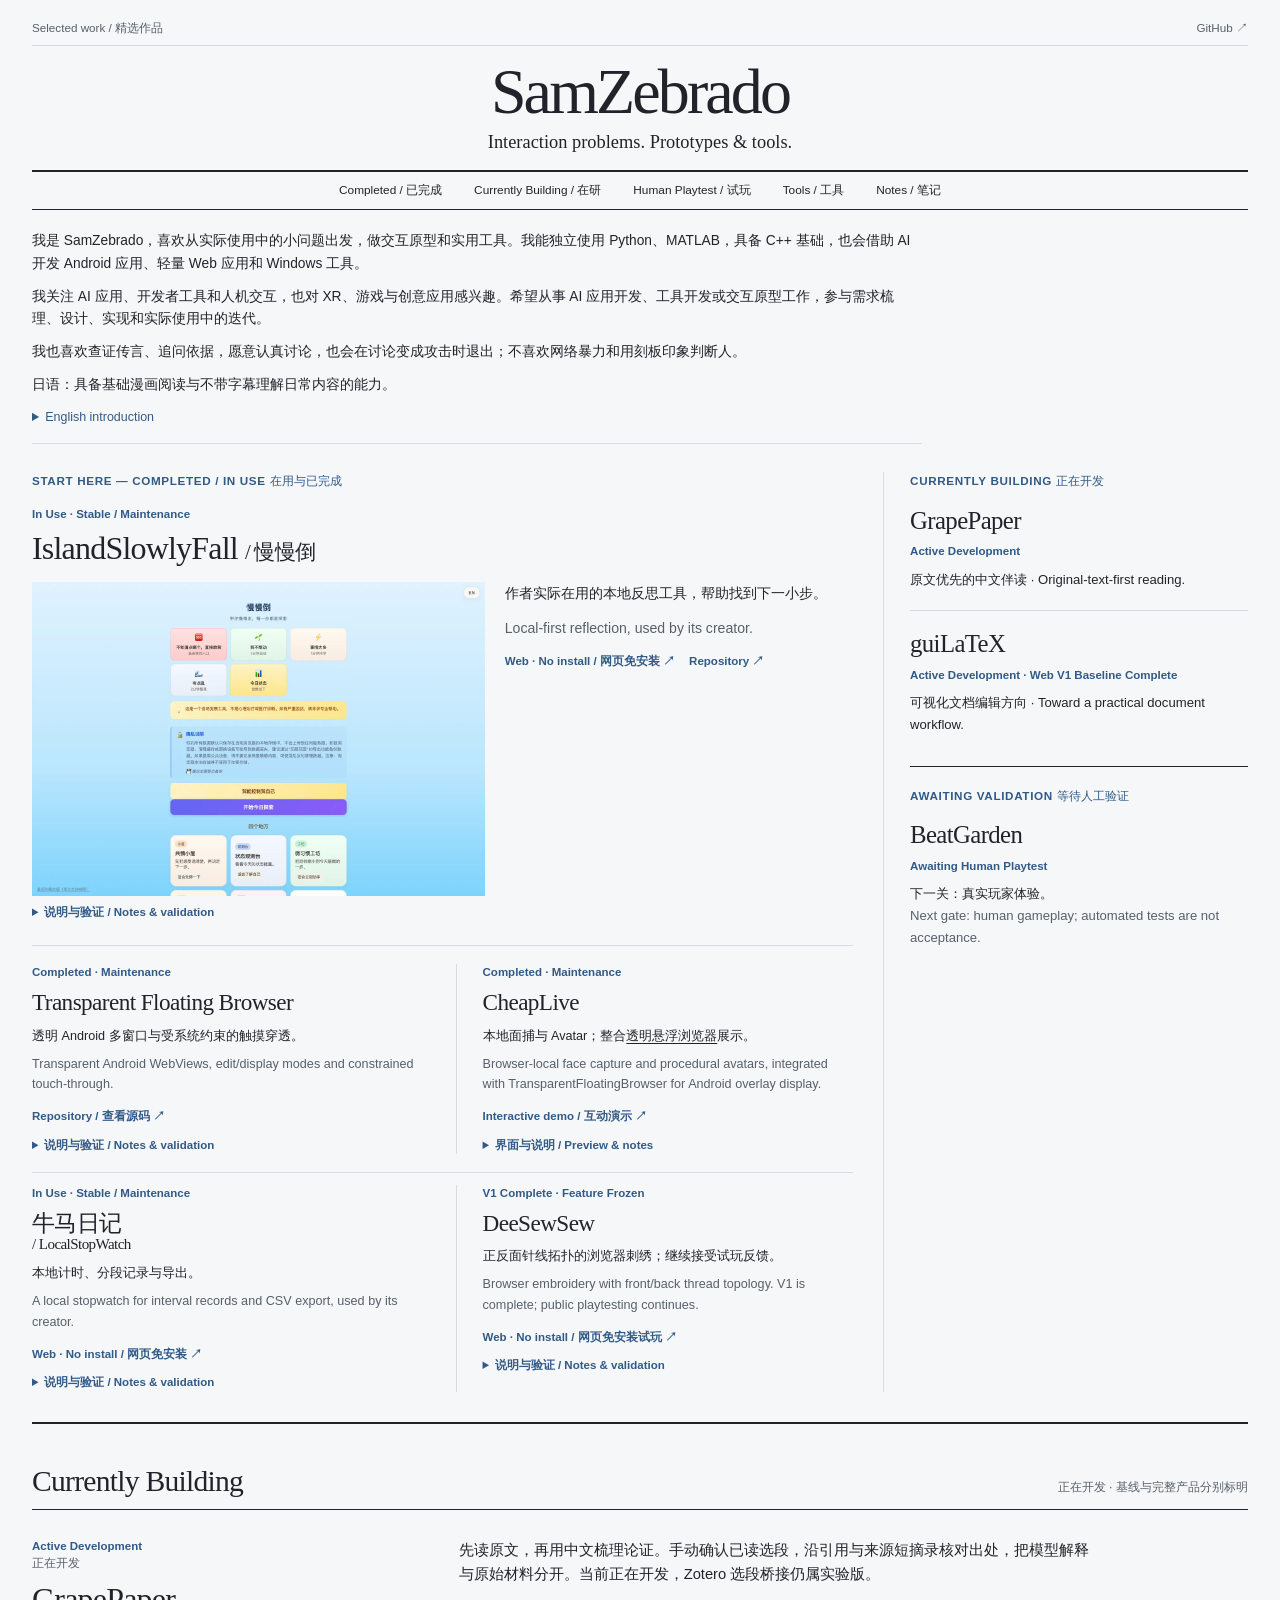
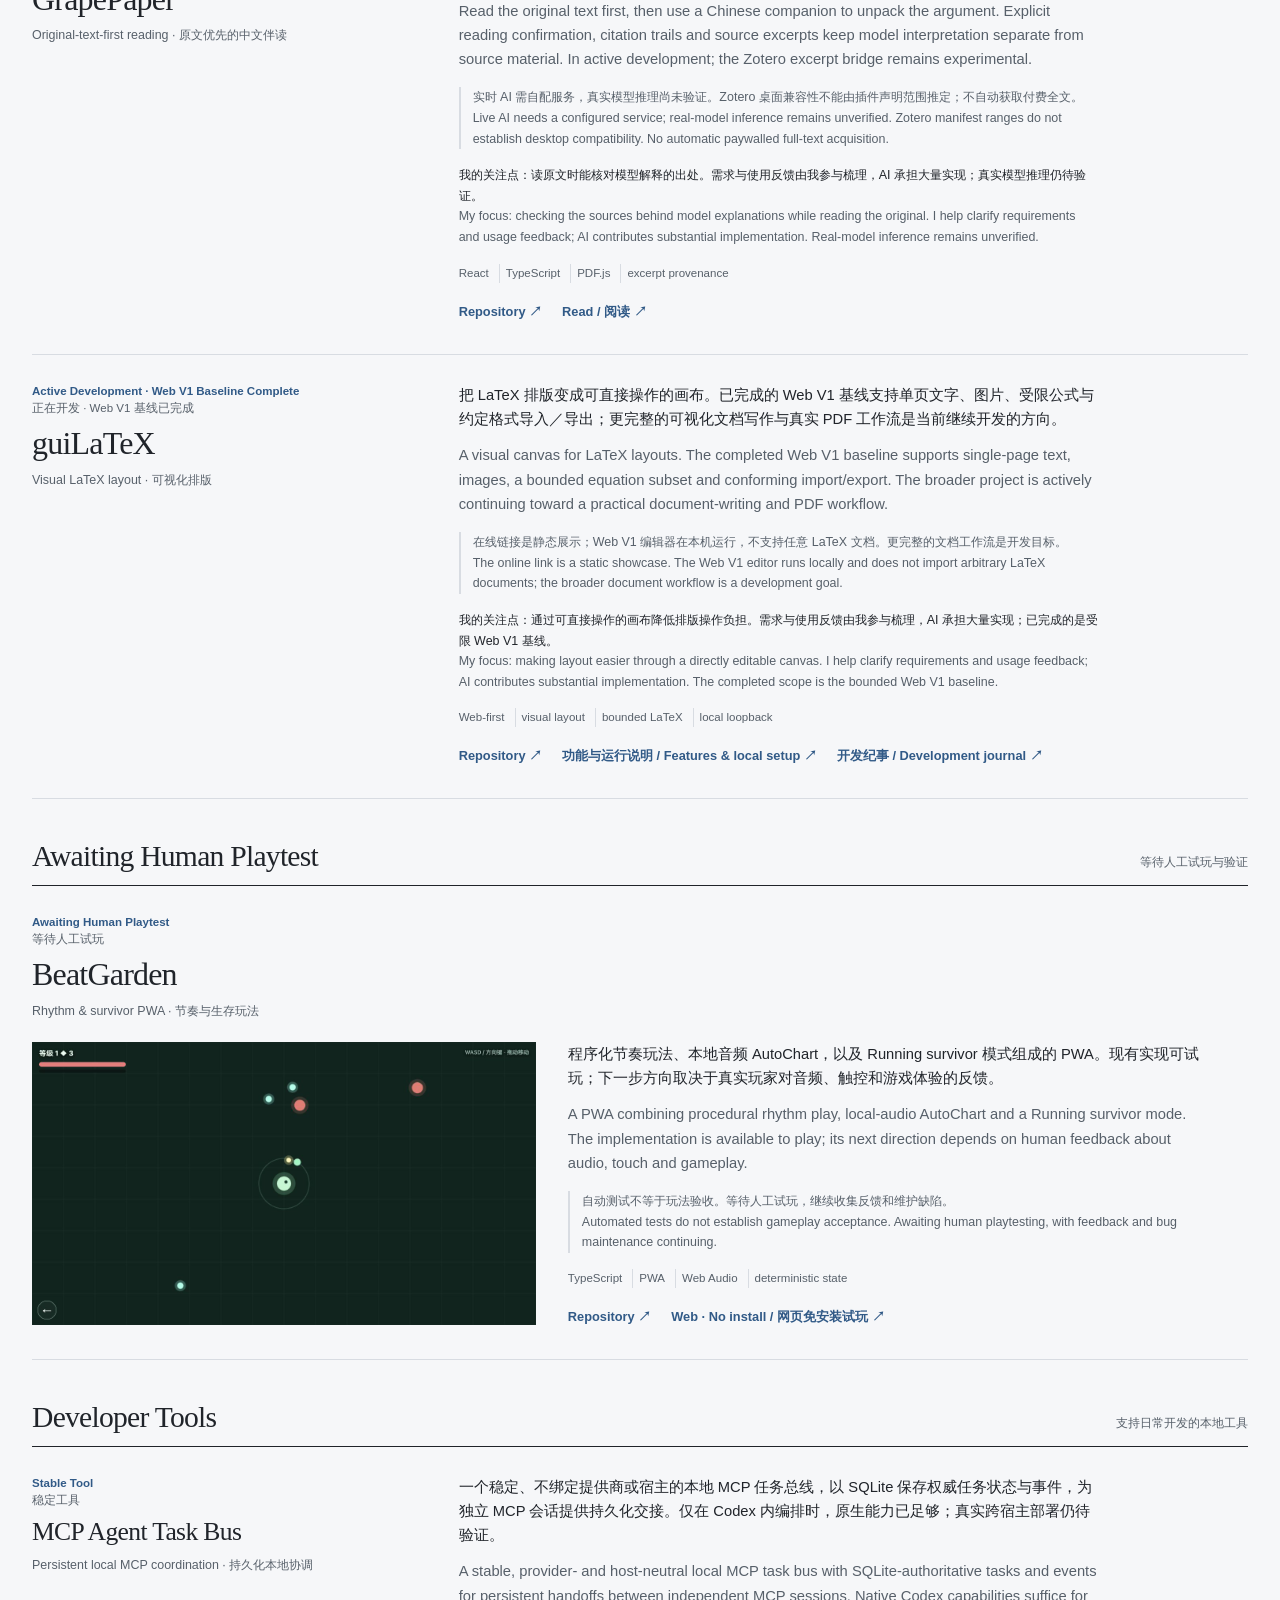
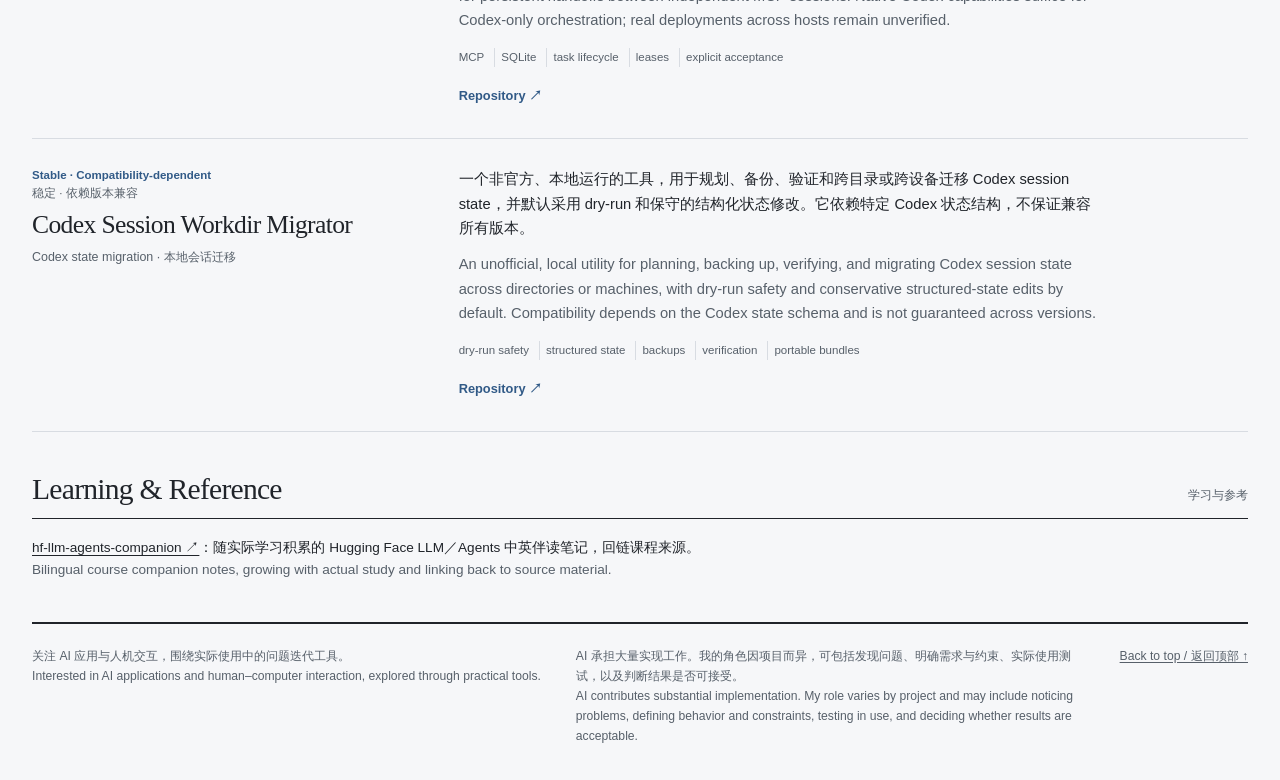
==== commit ae4a66bf: "docs: include discussion values and bounded Japanese skills" ====
--- a/docs/index.html
+++ b/docs/index.html
@@ -22,7 +22,9 @@
 <section class="introduction" aria-label="About me / 自我介绍">
  <p>我是 SamZebrado，喜欢从实际使用中的小问题出发，做交互原型和实用工具。我能独立使用 Python、MATLAB，具备 C++ 基础，也会借助 AI 开发 Android 应用、轻量 Web 应用和 Windows 工具。</p>
  <p>我关注 AI 应用、开发者工具和人机交互，也对 XR、游戏与创意应用感兴趣。希望从事 AI 应用开发、工具开发或交互原型工作，参与需求梳理、设计、实现和实际使用中的迭代。</p>
- <details class="intro-english"><summary>English introduction</summary><div><p lang="en">I'm SamZebrado. I like turning small problems from everyday use into interaction prototypes and practical tools. I can work independently with Python and MATLAB, have a basic grounding in C++, and use AI to help develop Android apps, lightweight web apps and Windows tools.</p><p lang="en">My interests include AI applications, developer tools and human–computer interaction, as well as XR, games and creative applications. I'm looking for work in AI application development, tool development or interaction prototyping, contributing to requirements, design, implementation and iteration through real use.</p></div></details>
+ <p>我也喜欢查证传言、追问依据，愿意认真讨论，也会在讨论变成攻击时退出；不喜欢网络暴力和用刻板印象判断人。</p>
+ <p>日语：具备基础漫画阅读与不带字幕理解日常内容的能力。</p>
+ <details class="intro-english"><summary>English introduction</summary><div><p lang="en">I'm SamZebrado. I like turning small problems from everyday use into interaction prototypes and practical tools. I can work independently with Python and MATLAB, have a basic grounding in C++, and use AI to help develop Android apps, lightweight web apps and Windows tools.</p><p lang="en">My interests include AI applications, developer tools and human–computer interaction, as well as XR, games and creative applications. I'm looking for work in AI application development, tool development or interaction prototyping, contributing to requirements, design, implementation and iteration through real use.</p><p lang="en">I also like checking rumors and asking what evidence supports a claim. I welcome thoughtful discussion and step away when it turns into personal attacks. I dislike online harassment and judging people by stereotypes.</p><p lang="en">Japanese: basic manga reading and the ability to understand everyday content without subtitles.</p></div></details>
 </section>
 
 <section class="frontpage" id="projects" aria-labelledby="front-title">
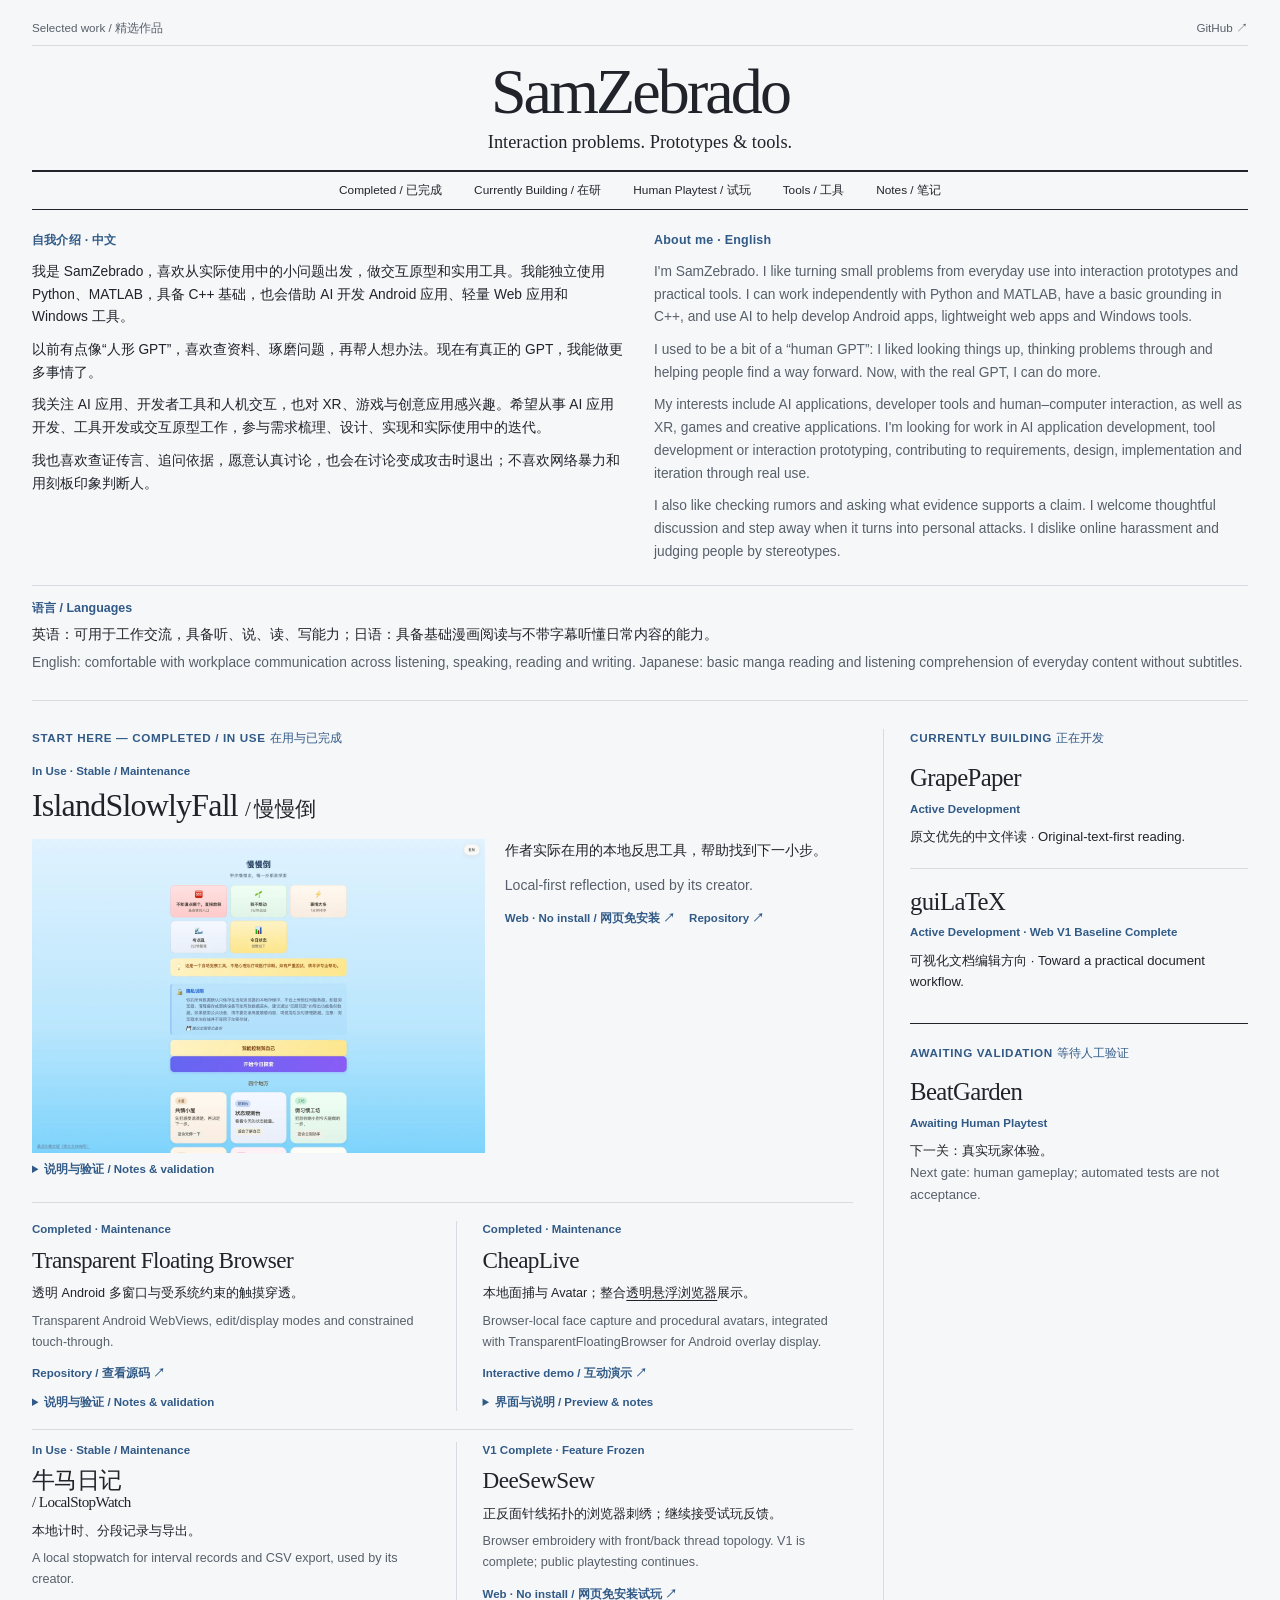
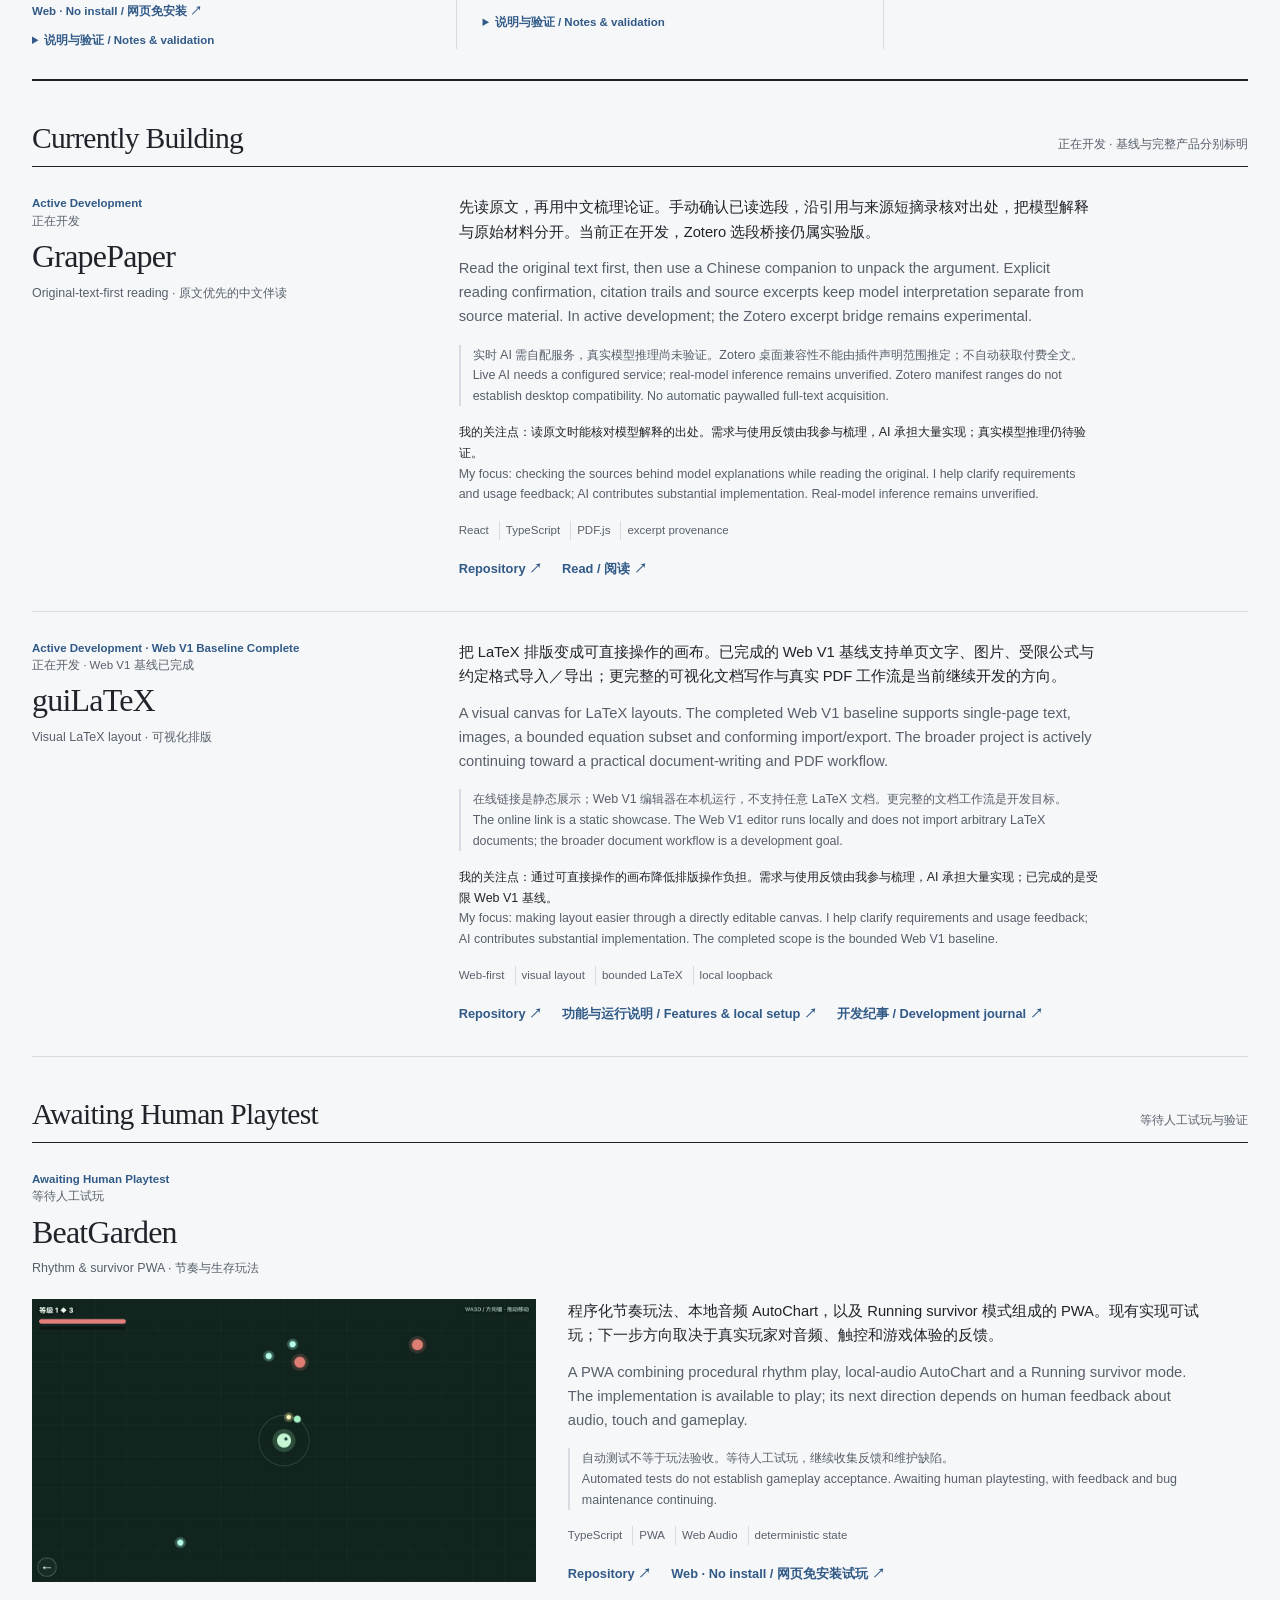
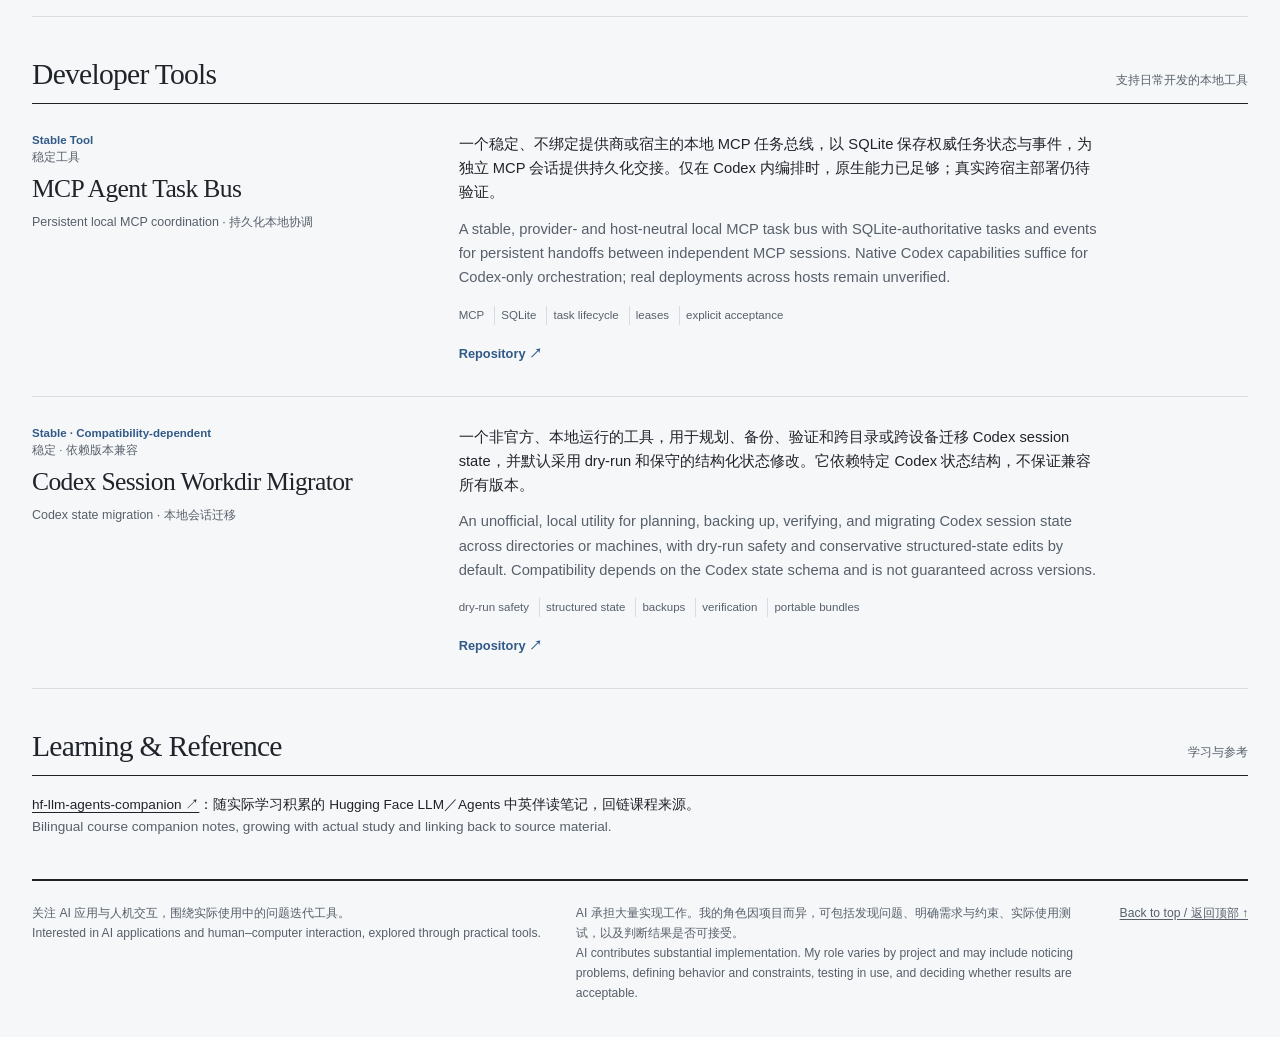
==== commit 33093894: "docs: show bilingual introduction and separate language skills" ====
--- a/docs/index.html
+++ b/docs/index.html
@@ -20,11 +20,21 @@
 </header>
 <main id="top">
 <section class="introduction" aria-label="About me / 自我介绍">
- <p>我是 SamZebrado，喜欢从实际使用中的小问题出发，做交互原型和实用工具。我能独立使用 Python、MATLAB，具备 C++ 基础，也会借助 AI 开发 Android 应用、轻量 Web 应用和 Windows 工具。</p>
- <p>我关注 AI 应用、开发者工具和人机交互，也对 XR、游戏与创意应用感兴趣。希望从事 AI 应用开发、工具开发或交互原型工作，参与需求梳理、设计、实现和实际使用中的迭代。</p>
- <p>我也喜欢查证传言、追问依据，愿意认真讨论，也会在讨论变成攻击时退出；不喜欢网络暴力和用刻板印象判断人。</p>
- <p>日语：具备基础漫画阅读与不带字幕理解日常内容的能力。</p>
- <details class="intro-english"><summary>English introduction</summary><div><p lang="en">I'm SamZebrado. I like turning small problems from everyday use into interaction prototypes and practical tools. I can work independently with Python and MATLAB, have a basic grounding in C++, and use AI to help develop Android apps, lightweight web apps and Windows tools.</p><p lang="en">My interests include AI applications, developer tools and human–computer interaction, as well as XR, games and creative applications. I'm looking for work in AI application development, tool development or interaction prototyping, contributing to requirements, design, implementation and iteration through real use.</p><p lang="en">I also like checking rumors and asking what evidence supports a claim. I welcome thoughtful discussion and step away when it turns into personal attacks. I dislike online harassment and judging people by stereotypes.</p><p lang="en">Japanese: basic manga reading and the ability to understand everyday content without subtitles.</p></div></details>
+ <div class="intro-copy" lang="zh-CN">
+  <h2 class="intro-label">自我介绍 · 中文</h2>
+  <p>我是 SamZebrado，喜欢从实际使用中的小问题出发，做交互原型和实用工具。我能独立使用 Python、MATLAB，具备 C++ 基础，也会借助 AI 开发 Android 应用、轻量 Web 应用和 Windows 工具。</p>
+  <p>以前有点像“人形 GPT”，喜欢查资料、琢磨问题，再帮人想办法。现在有真正的 GPT，我能做更多事情了。</p>
+  <p>我关注 AI 应用、开发者工具和人机交互，也对 XR、游戏与创意应用感兴趣。希望从事 AI 应用开发、工具开发或交互原型工作，参与需求梳理、设计、实现和实际使用中的迭代。</p>
+  <p>我也喜欢查证传言、追问依据，愿意认真讨论，也会在讨论变成攻击时退出；不喜欢网络暴力和用刻板印象判断人。</p>
+ </div>
+ <div class="intro-copy" lang="en">
+  <h2 class="intro-label">About me · English</h2>
+  <p lang="en">I'm SamZebrado. I like turning small problems from everyday use into interaction prototypes and practical tools. I can work independently with Python and MATLAB, have a basic grounding in C++, and use AI to help develop Android apps, lightweight web apps and Windows tools.</p>
+  <p lang="en">I used to be a bit of a “human GPT”: I liked looking things up, thinking problems through and helping people find a way forward. Now, with the real GPT, I can do more.</p>
+  <p lang="en">My interests include AI applications, developer tools and human–computer interaction, as well as XR, games and creative applications. I'm looking for work in AI application development, tool development or interaction prototyping, contributing to requirements, design, implementation and iteration through real use.</p>
+  <p lang="en">I also like checking rumors and asking what evidence supports a claim. I welcome thoughtful discussion and step away when it turns into personal attacks. I dislike online harassment and judging people by stereotypes.</p>
+ </div>
+ <p class="intro-languages"><strong>语言 / Languages</strong><span lang="zh-CN">英语：可用于工作交流，具备听、说、读、写能力；日语：具备基础漫画阅读与不带字幕听懂日常内容的能力。</span><span lang="en">English: comfortable with workplace communication across listening, speaking, reading and writing. Japanese: basic manga reading and listening comprehension of everyday content without subtitles.</span></p>
 </section>
 
 <section class="frontpage" id="projects" aria-labelledby="front-title">
--- a/docs/styles.css
+++ b/docs/styles.css
@@ -27,11 +27,14 @@
 nav { display: flex; justify-content: center; gap: 32px; flex-wrap: wrap; padding: 9px 0; border-top: 2px solid var(--ink); border-bottom: 1px solid var(--ink); font-size: .74rem; }
 nav a { text-decoration: none; }
 .nav-short,.access-short { display: none; }
-.introduction { max-width: 100ch; padding: 20px 0 16px; border-bottom: 1px solid var(--line); }
+.introduction { display: grid; grid-template-columns: minmax(0,1fr) minmax(0,1fr); gap: 12px 28px; padding: 20px 0 16px; border-bottom: 1px solid var(--line); }
+.intro-copy { min-width: 0; }
 .introduction p { font-size: .86rem; margin-bottom: 10px; }
-.intro-english summary { cursor: pointer; color: var(--accent); font-size: .78rem; }
-.intro-english summary:focus-visible { outline: 3px solid var(--accent); outline-offset: 4px; }
-.intro-english div { margin-top: 10px; }
+.intro-label { font-family: inherit; font-size: .78rem; font-weight: 700; letter-spacing: .02em; color: var(--accent); margin-bottom: 10px; }
+.intro-languages { grid-column: 1 / -1; border-top: 1px solid var(--line); padding-top: 12px; }
+.intro-languages strong,.intro-languages span { display: block; }
+.intro-languages strong { color: var(--accent); font-size: .78rem; margin-bottom: 5px; }
+.intro-languages span+span { margin-top: 5px; }
 .contribution-note,.compatibility-note { font-size: .78rem; margin: 14px 0; }
 .frontpage { display: grid; grid-template-columns: minmax(0,2.25fr) minmax(0,1fr); gap: 30px; padding: 28px 0 30px; border-bottom: 2px solid var(--ink); }
 .frontpage-main,.frontpage-side { min-width: 0; }
@@ -120,7 +123,7 @@
 @media (max-width: 720px) {
  .masthead,main,footer { width: calc(100% - 32px); }
  .masthead { padding-top: 10px; }
- .introduction { padding: 12px 0 10px; }
+ .introduction { grid-template-columns: minmax(0,1fr); gap: 10px; padding: 12px 0 10px; }
  .introduction p { font-size: .78rem; line-height: 1.6; }
  .masthead-strap { font-size: .67rem; padding-bottom: 6px; }
  .masthead h1 { font-size: 2.2rem; margin: 8px 0 3px; }
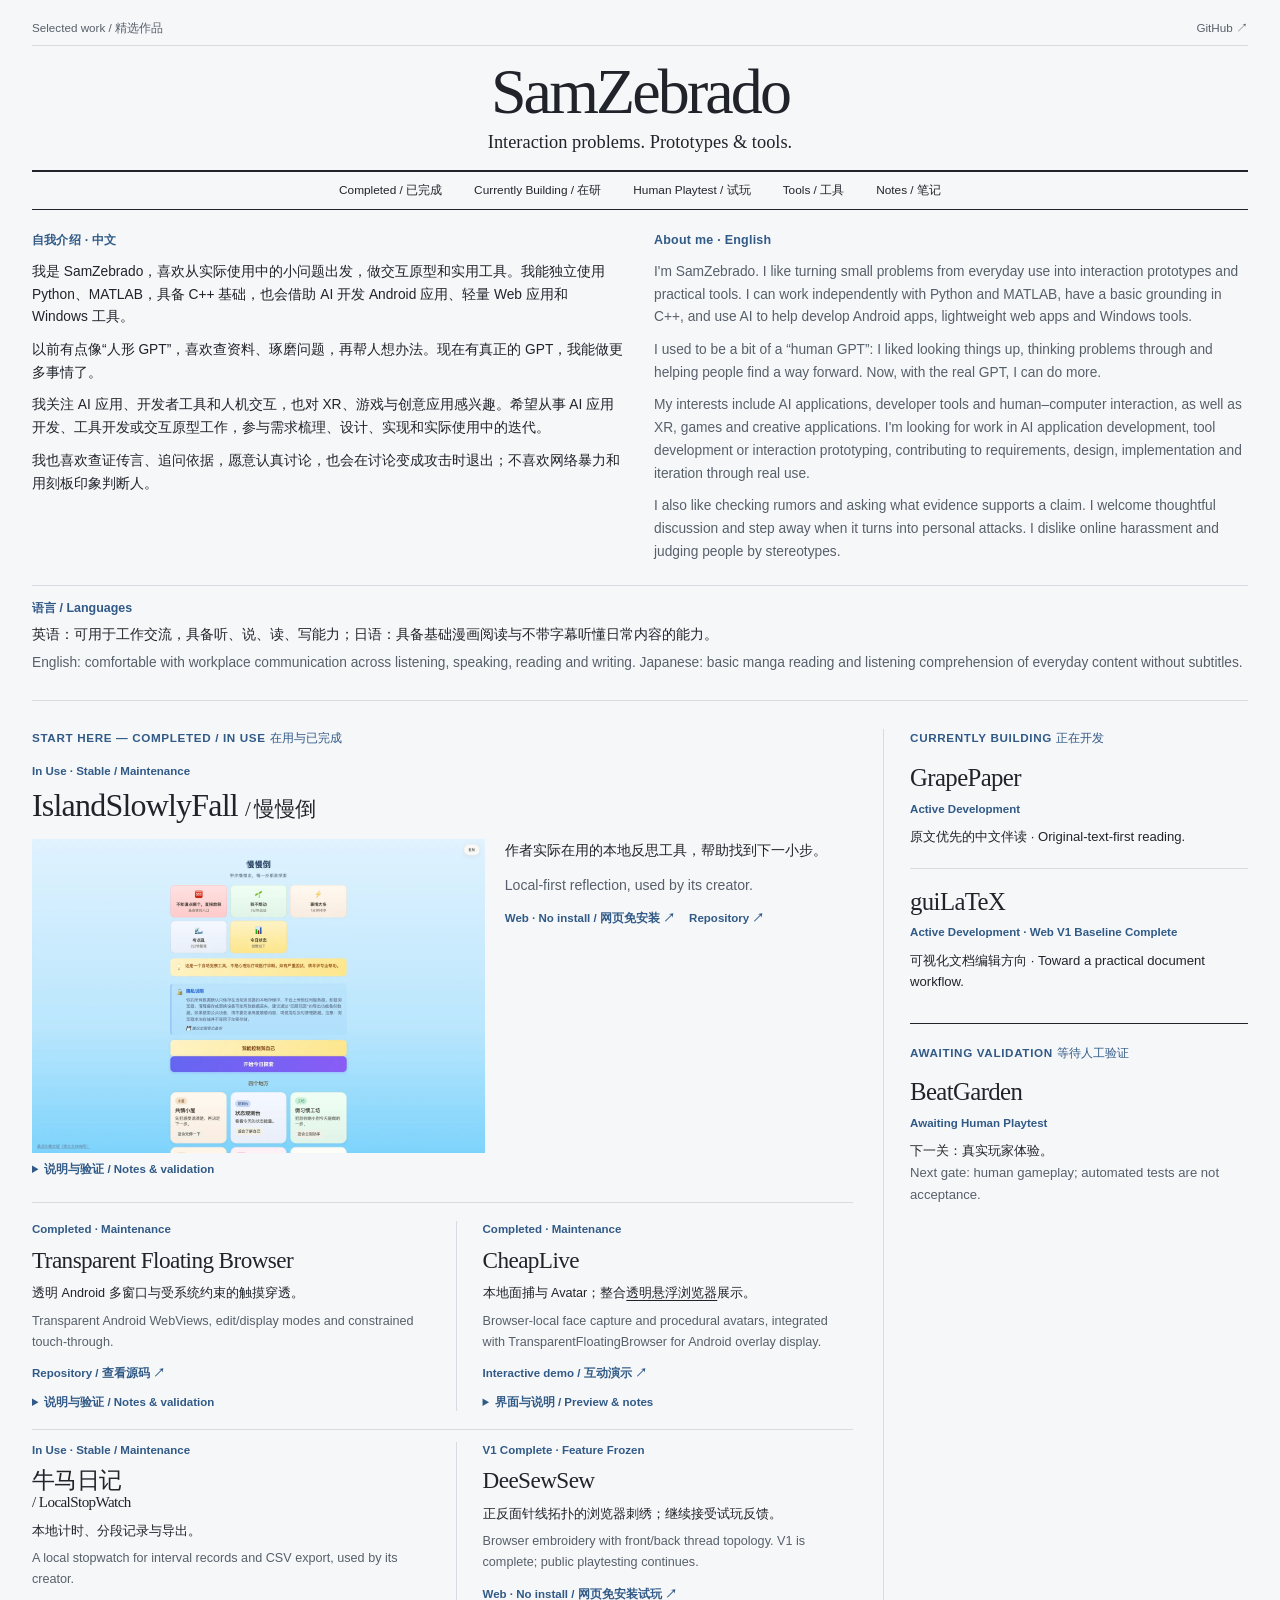
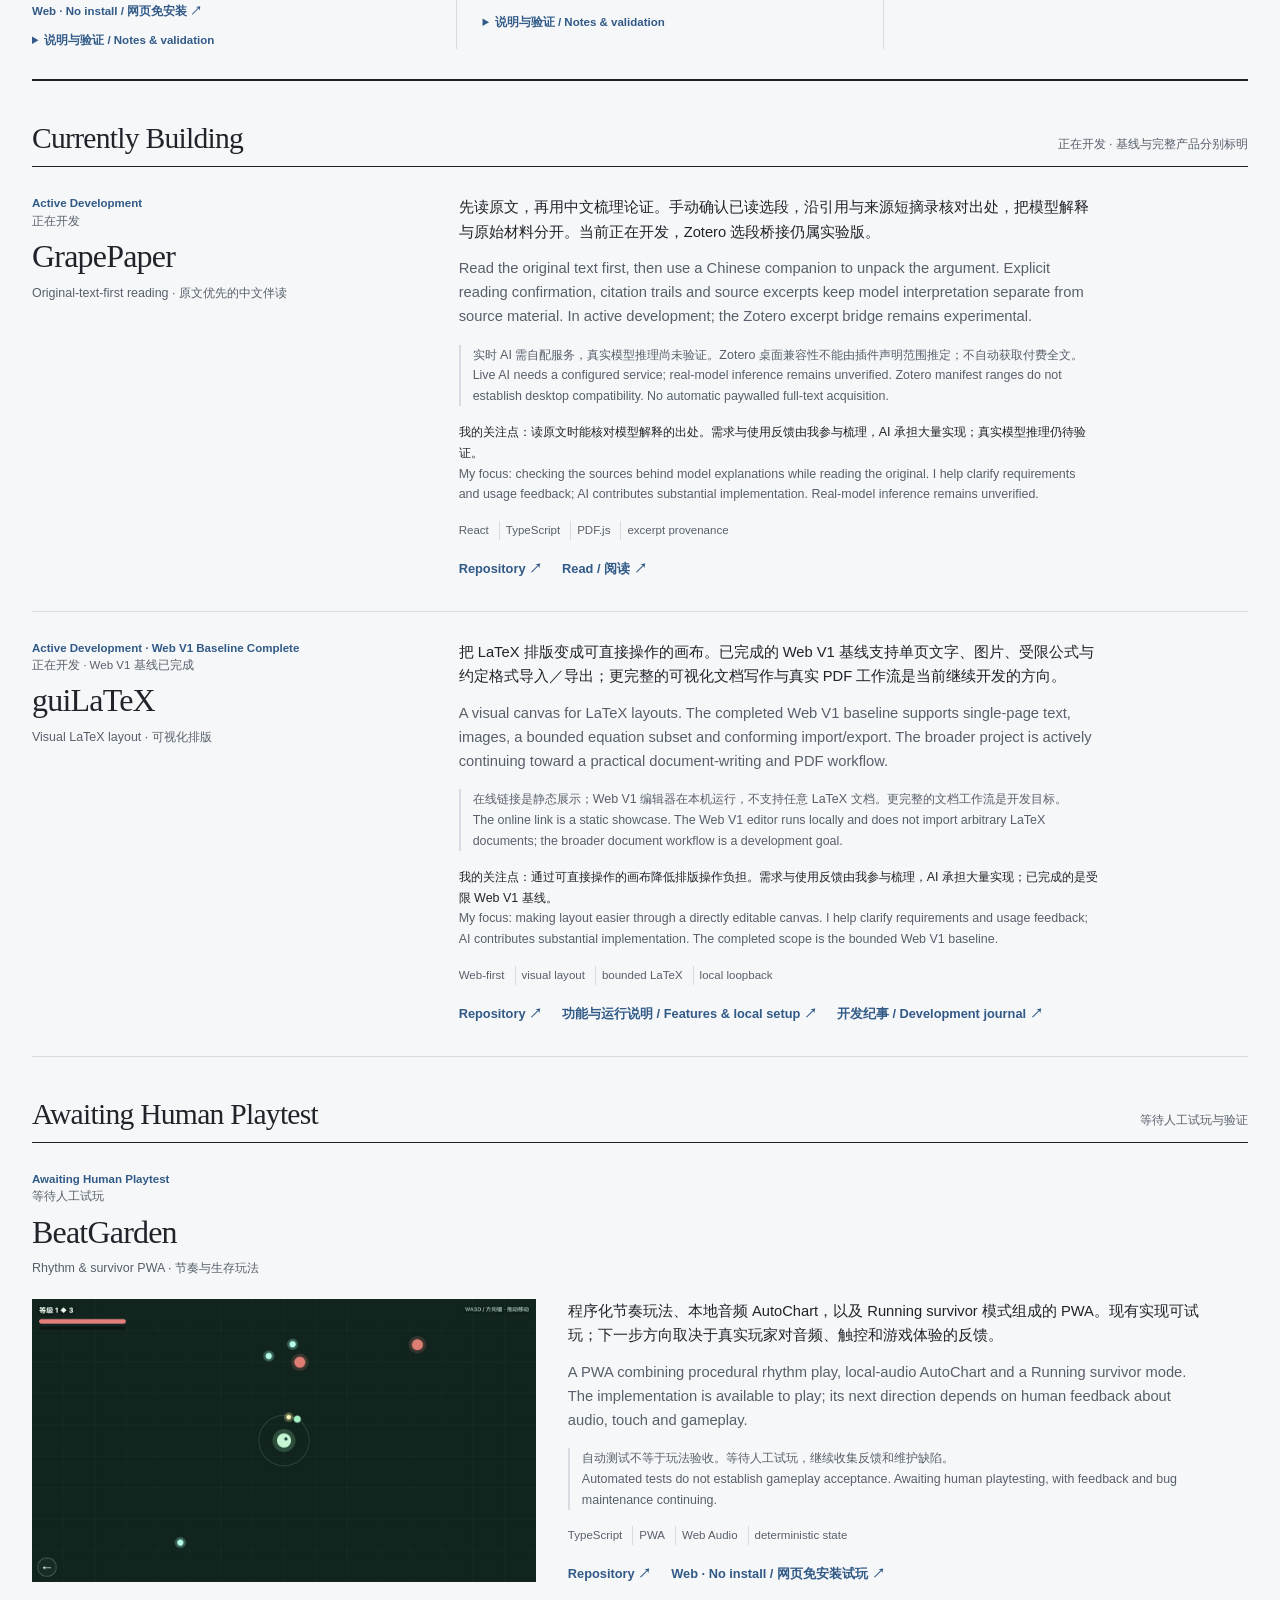
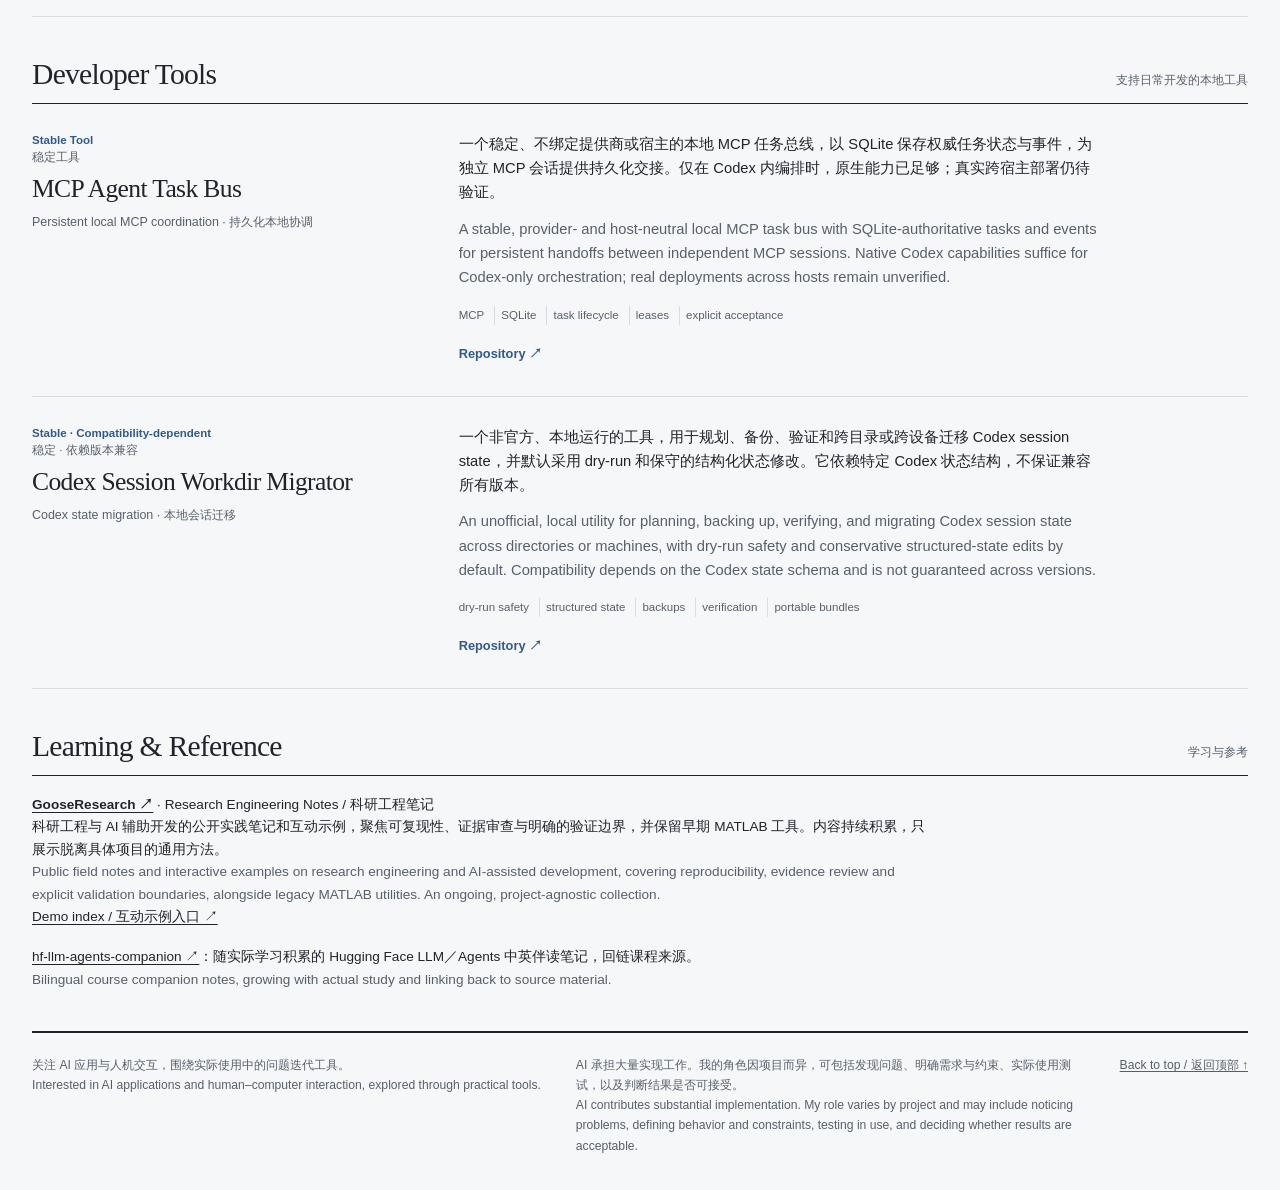
==== commit b008bc6b: "docs: add GooseResearch to portfolio learning and reference" ====
--- a/docs/index.html
+++ b/docs/index.html
@@ -167,4 +167,4 @@
               </ul>
               <div class="project-actions">
                 <a href="https://github.com/SamZebrado/codex-session-workdir-migrator">Repository <span aria-hidden="true">↗</span></a>
-              </div></div></div></article></section><section class="notes" id="notes" aria-labelledby="notes-title"><header class="section-heading"><h2 id="notes-title">Learning &amp; Reference</h2><p>学习与参考</p></header><p><a href="https://github.com/SamZebrado/hf-llm-agents-companion">hf-llm-agents-companion ↗</a>：随实际学习积累的 Hugging Face LLM／Agents 中英伴读笔记，回链课程来源。<br><span lang="en">Bilingual course companion notes, growing with actual study and linking back to source material.</span></p></section></main><footer><p class="background-line">关注 AI 应用与人机交互，围绕实际使用中的问题迭代工具。<br><span lang="en">Interested in AI applications and human–computer interaction, explored through practical tools.</span></p><p>AI 承担大量实现工作。我的角色因项目而异，可包括发现问题、明确需求与约束、实际使用测试，以及判断结果是否可接受。<br><span lang="en">AI contributes substantial implementation. My role varies by project and may include noticing problems, defining behavior and constraints, testing in use, and deciding whether results are acceptable.</span></p><a href="#top">Back to top / 返回顶部 ↑</a></footer></body></html>
+              </div></div></div></article></section><section class="notes" id="notes" aria-labelledby="notes-title"><header class="section-heading"><h2 id="notes-title">Learning &amp; Reference</h2><p>学习与参考</p></header><p id="gooseresearch"><strong><a href="https://github.com/SamZebrado/GooseResearch">GooseResearch ↗</a></strong> · Research Engineering Notes / 科研工程笔记<br>科研工程与 AI 辅助开发的公开实践笔记和互动示例，聚焦可复现性、证据审查与明确的验证边界，并保留早期 MATLAB 工具。内容持续积累，只展示脱离具体项目的通用方法。<br><span lang="en">Public field notes and interactive examples on research engineering and AI-assisted development, covering reproducibility, evidence review and explicit validation boundaries, alongside legacy MATLAB utilities. An ongoing, project-agnostic collection.</span><br><a href="https://samzebrado.github.io/GooseResearch/">Demo index / 互动示例入口 ↗</a></p><p><a href="https://github.com/SamZebrado/hf-llm-agents-companion">hf-llm-agents-companion ↗</a>：随实际学习积累的 Hugging Face LLM／Agents 中英伴读笔记，回链课程来源。<br><span lang="en">Bilingual course companion notes, growing with actual study and linking back to source material.</span></p></section></main><footer><p class="background-line">关注 AI 应用与人机交互，围绕实际使用中的问题迭代工具。<br><span lang="en">Interested in AI applications and human–computer interaction, explored through practical tools.</span></p><p>AI 承担大量实现工作。我的角色因项目而异，可包括发现问题、明确需求与约束、实际使用测试，以及判断结果是否可接受。<br><span lang="en">AI contributes substantial implementation. My role varies by project and may include noticing problems, defining behavior and constraints, testing in use, and deciding whether results are acceptable.</span></p><a href="#top">Back to top / 返回顶部 ↑</a></footer></body></html>
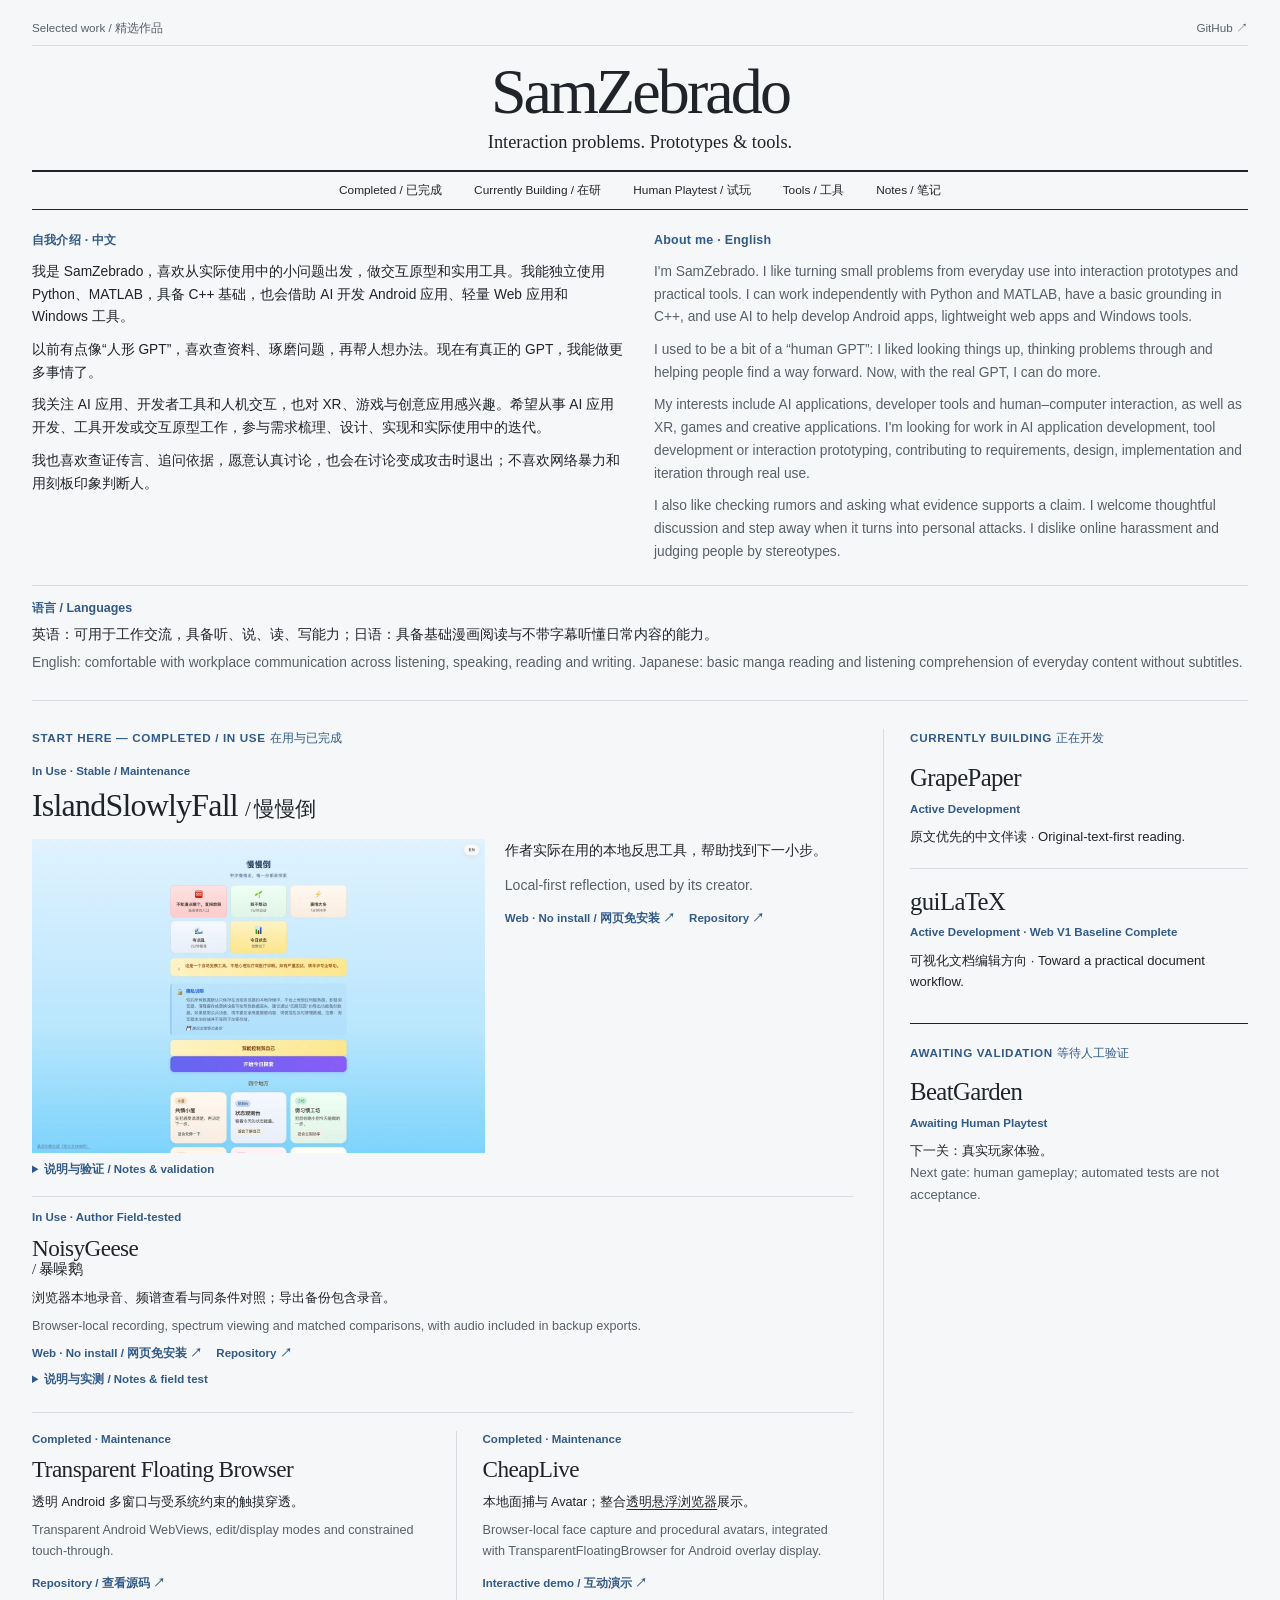
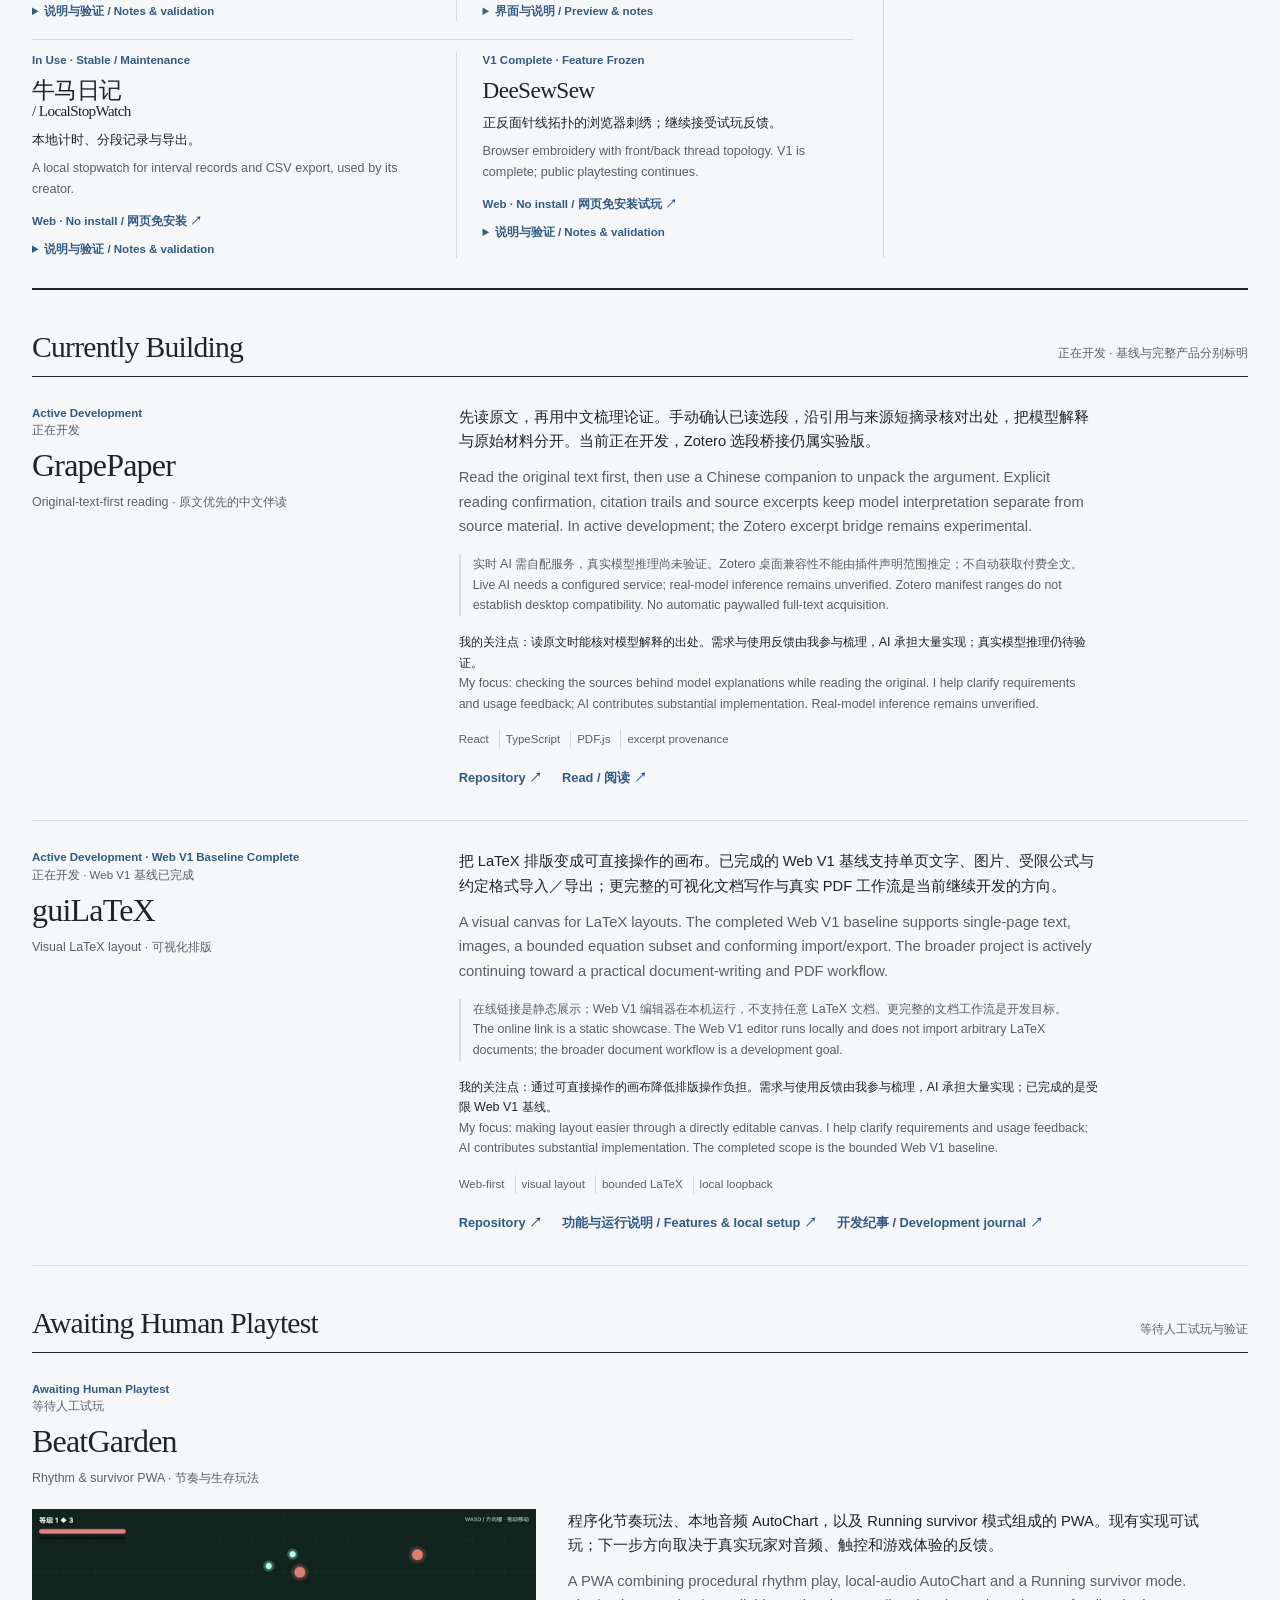
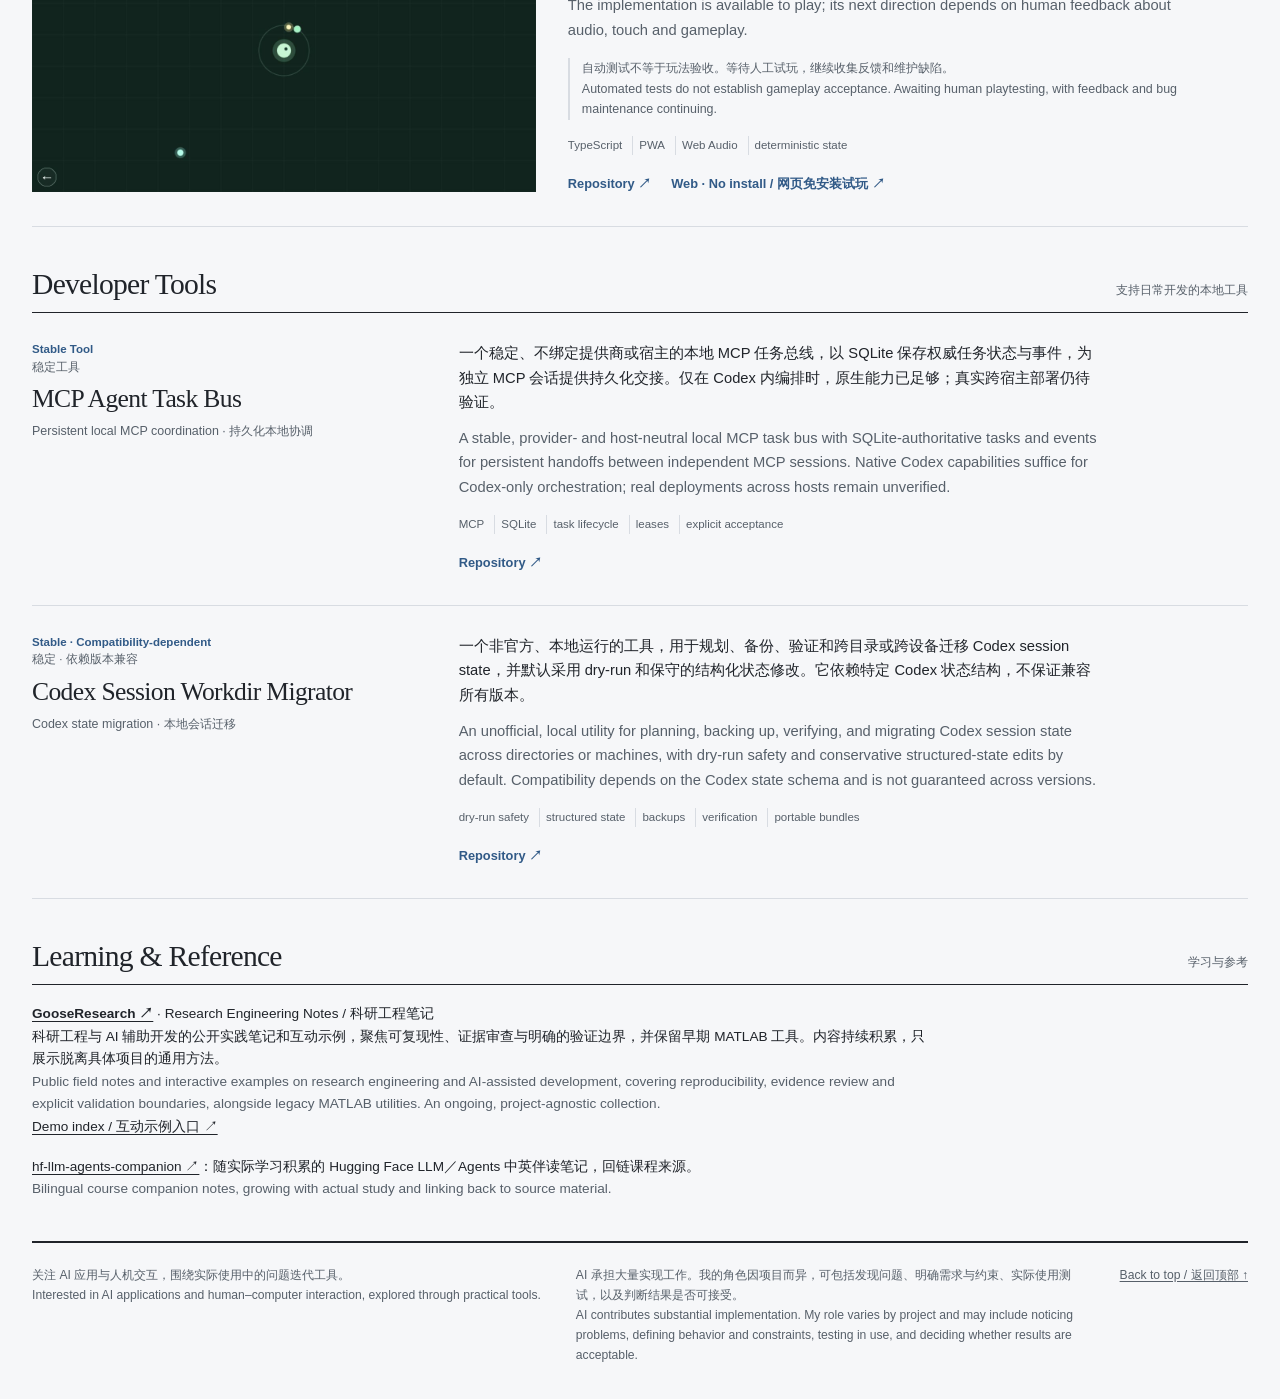
==== commit fc8a22f7: "docs: add field-tested NoisyGeese to portfolio" ====
--- a/docs/index.html
+++ b/docs/index.html
@@ -57,6 +57,24 @@
                 <li>human-centered</li><li>local-first</li><li>structured reflection</li><li>vanilla web</li>
               </ul></div></div></details>
   </article>
+  <div class="briefs compact-briefs">
+   <article class="brief front-item completed-card" id="noisygeese" style="grid-column: 1 / -1;">
+    <p class="lifecycle"><span class="access-wide">In Use · Author Field-tested</span><span class="access-short" lang="zh-CN">在用 · 作者实测</span></p>
+    <h3><a href="https://github.com/SamZebrado/NoisyGeese">NoisyGeese <span>/ 暴噪鹅</span></a></h3>
+    <p>浏览器本地录音、频谱查看与同条件对照；导出备份包含录音。</p>
+    <p lang="en">Browser-local recording, spectrum viewing and matched comparisons, with audio included in backup exports.</p>
+    <p class="teaser-actions"><a href="https://samzebrado.github.io/NoisyGeese/"><span class="access-wide">Web · No install / 网页免安装</span><span class="access-short">网页 · 免安装</span> ↗</a><a href="https://github.com/SamZebrado/NoisyGeese">Repository ↗</a></p>
+    <details class="project-details"><summary><span class="access-wide">说明与实测 / Notes &amp; field test</span><span class="access-short">说明与实测</span></summary><div class="detail-body"><div class="story-copy">
+     <p class="copy-zh">把难以凭耳朵追踪的声音录下来，查看频谱与时频图，再用同一频段、同一时长对照。录音与分析在本机浏览器完成；支持回听、WAV、CSV，以及包含原始 Float32 音频和标签的 .noise 备份导出／导入。</p>
+     <p class="copy-en" lang="en">Record sounds that are difficult to track by ear, inspect the spectrum and spectrogram, then compare recordings using the same frequency band and duration. Recording and analysis run in the local browser, with playback, WAV, CSV and .noise backup export/import containing raw Float32 audio and labels.</p>
+     <p class="copy-zh">2026 年 11 月 6 日，作者完成了一次现场使用测试，从实录音频中发现约 5413 Hz 的间歇性“滴滴”高频噪声线索，并确认导出的 .noise 文件包含录音。</p>
+     <p class="copy-en" lang="en">In one field test on 6 November 2026, the creator found a candidate near 5413 Hz associated with intermittent high-frequency beeps in real recordings, and confirmed that the exported .noise file included the audio.</p>
+     <p class="validation-note">这次实测支持录音、频谱查看和备份的实际使用，不代表已确定声源、完成多设备验证或校准声级测量。dBFS 不是 dB SPL，不能据此判断噪声是否超标。现场录音与位置标签未随作品集公开。<br><span lang="en">This field test demonstrates use of recording, spectrum inspection and backup, not source identification, multi-device validation or calibrated sound-level measurement. dBFS is not dB SPL and cannot establish compliance with noise limits. Field audio and location labels are not published with this portfolio.</span></p>
+     <p class="contribution-note">我的贡献：从实际噪声问题提出需求，使用工具录音、对照并反馈交互问题；AI 承担大量实现。<br><span lang="en">My contribution: defining needs from a real noise problem, using the tool to record and compare sounds, and reporting interaction issues. AI contributes substantial implementation.</span></p>
+     <ul class="signal-list" aria-label="NoisyGeese technologies"><li>Web Audio</li><li>AudioWorklet</li><li>Web Worker FFT</li><li>IndexedDB</li><li>vanilla web</li></ul>
+    </div></div></details>
+   </article>
+  </div>
   <div class="briefs">
    <article class="brief front-item completed-card" id="floating-browser"><p class="lifecycle"><span class="access-wide">Completed · Maintenance</span><span class="access-short" lang="zh-CN">已完成 · 维护</span></p><h3><a href="https://github.com/SamZebrado/TransparentFloatingBrowser">Transparent Floating Browser</a></h3><p><span class="access-wide">透明 Android 多窗口与受系统约束的触摸穿透。</span><span class="access-short">透明 Android 多窗口。</span></p><p lang="en">Transparent Android WebViews, edit/display modes and constrained touch-through.</p><a class="brief-link" href="https://github.com/SamZebrado/TransparentFloatingBrowser">Repository / 查看源码 ↗</a><details class="project-details"><summary><span class="access-wide">说明与验证 / Notes &amp; validation</span><span class="access-short">说明与验证</span></summary><div class="detail-body"><div class="completed-detail-content"><div class="story-copy">
 
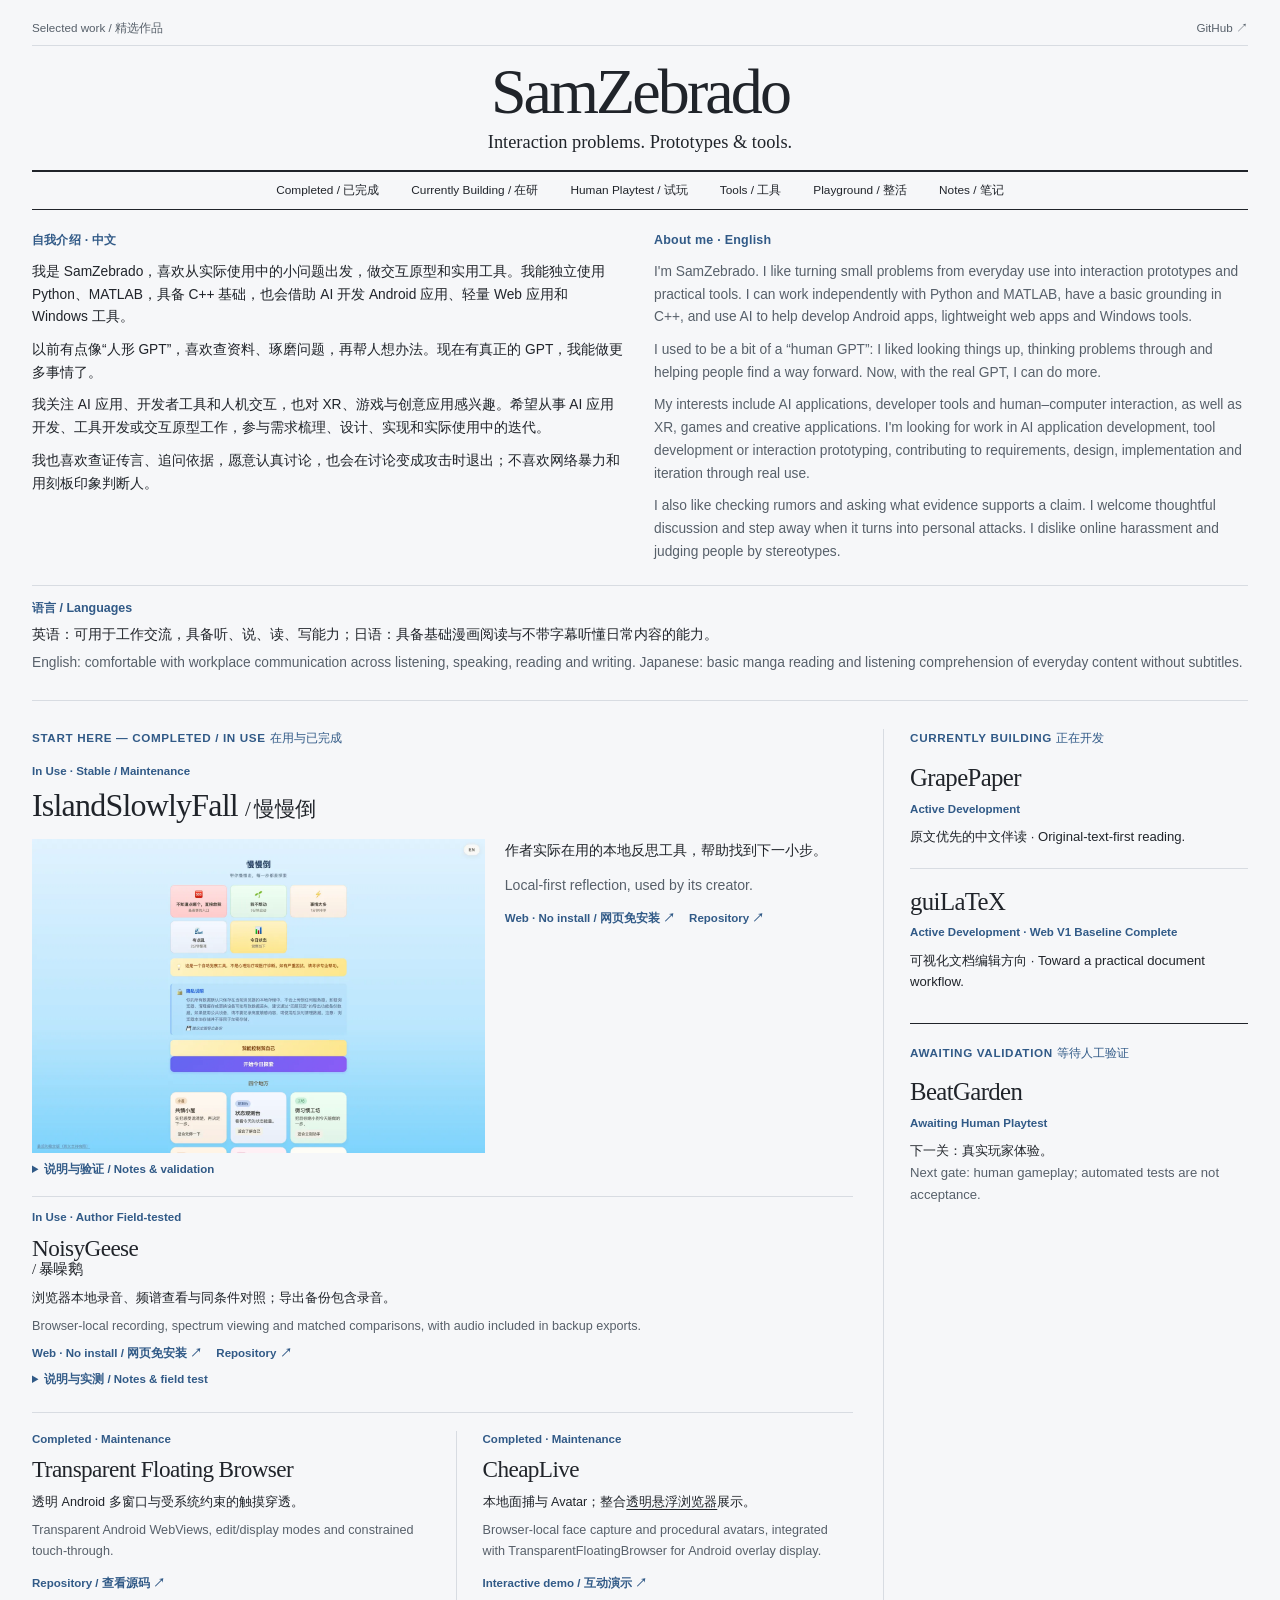
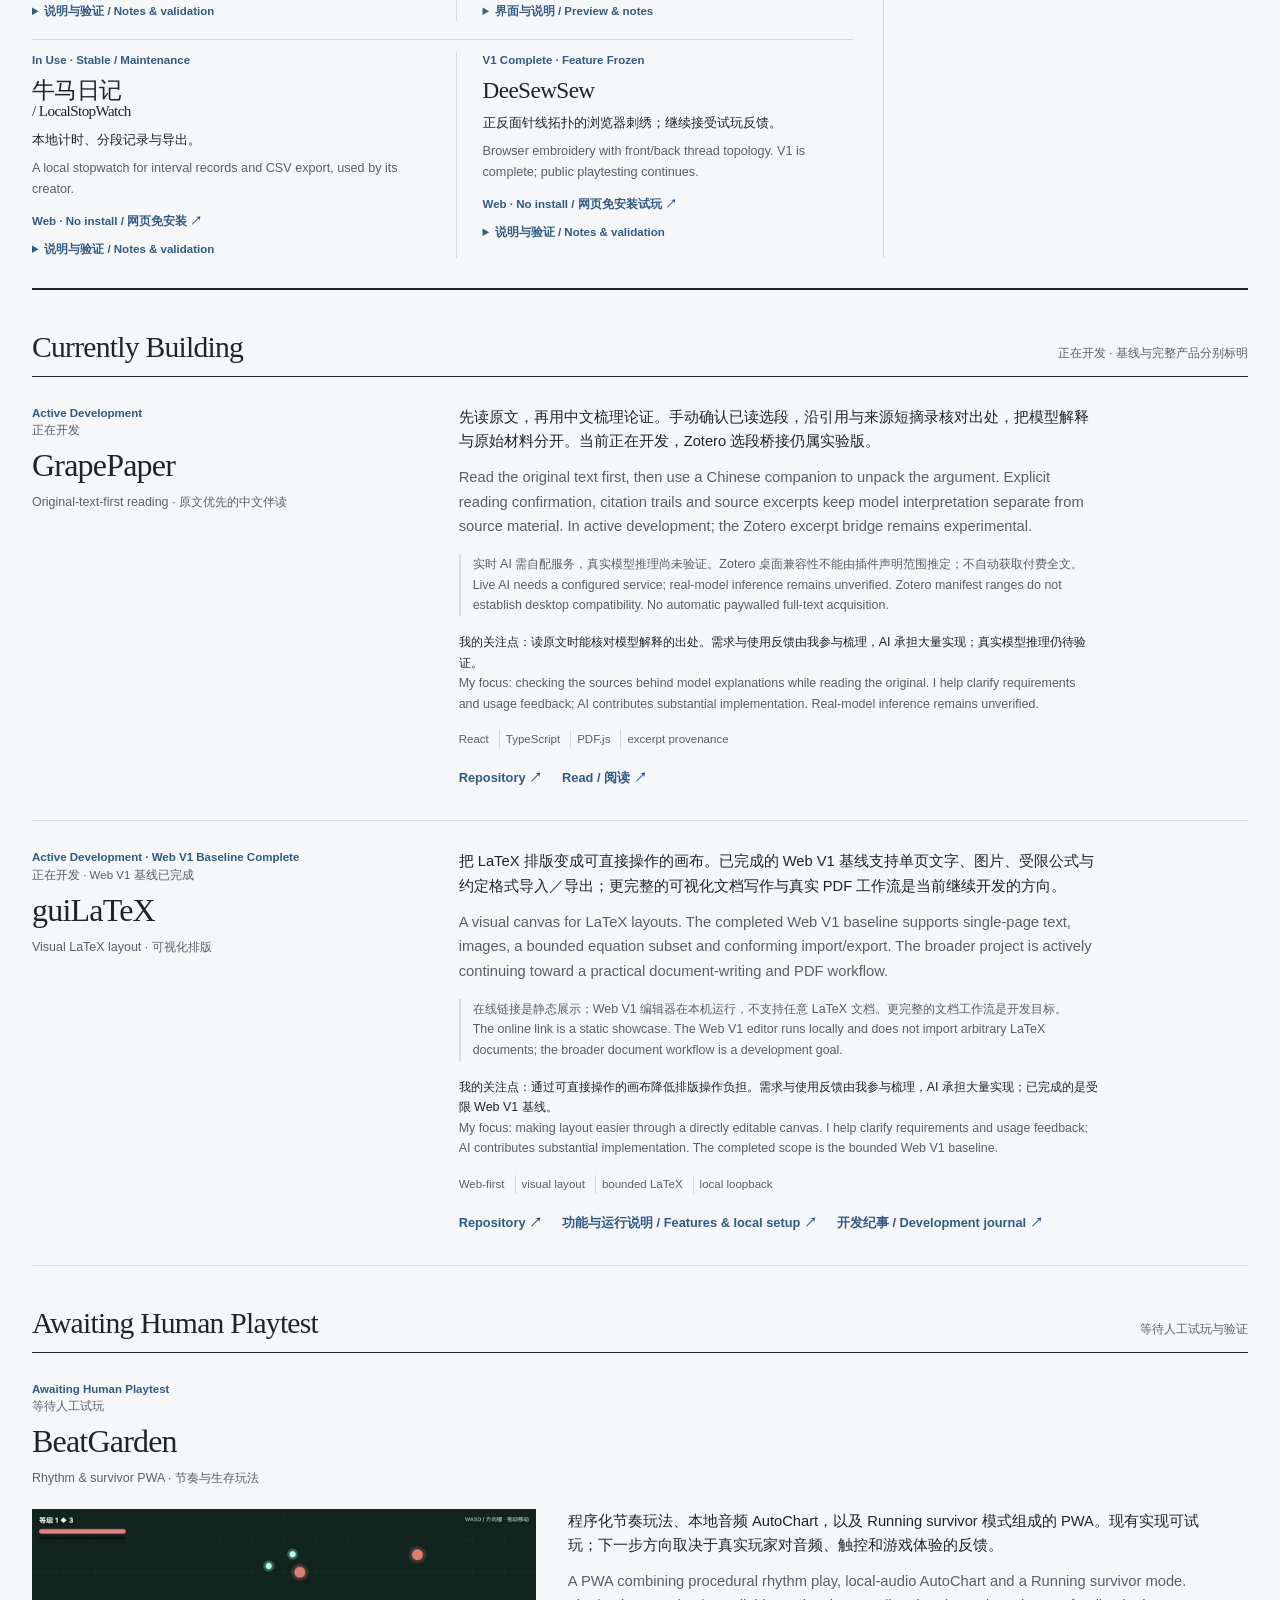
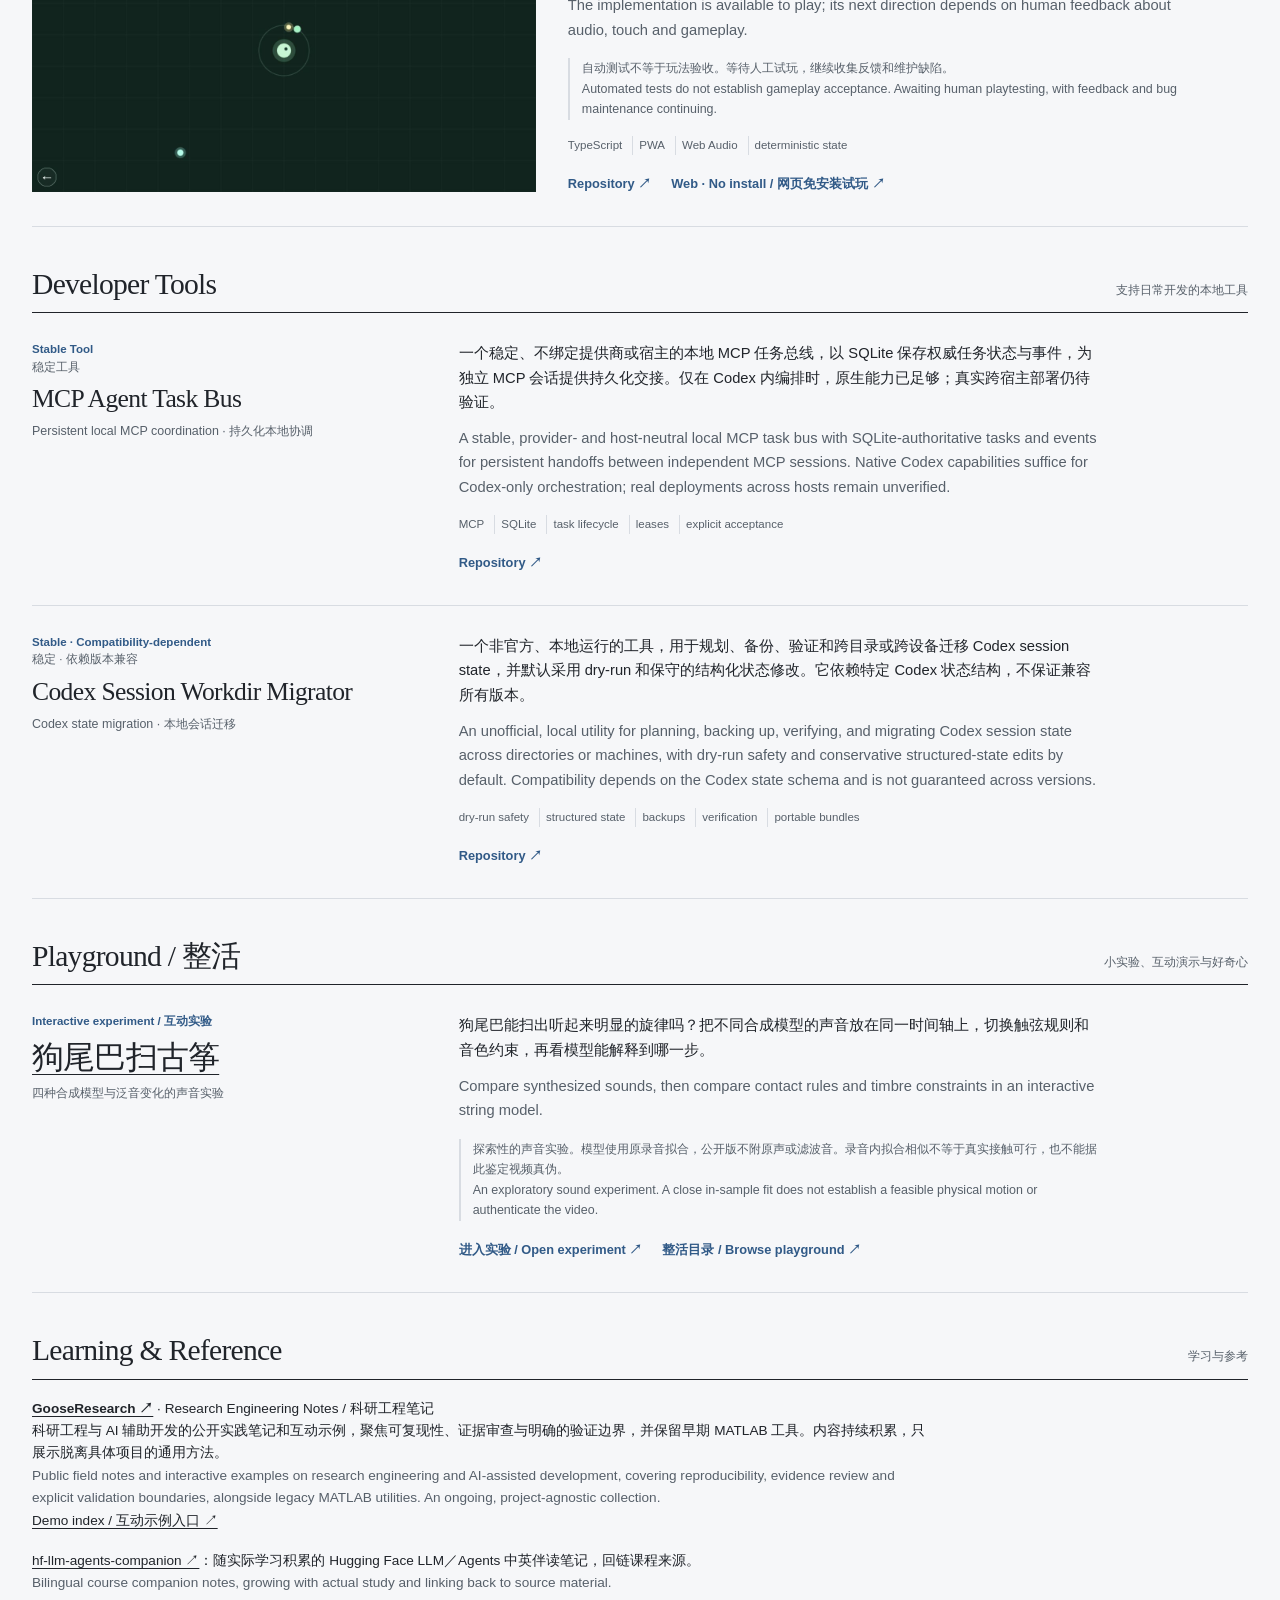
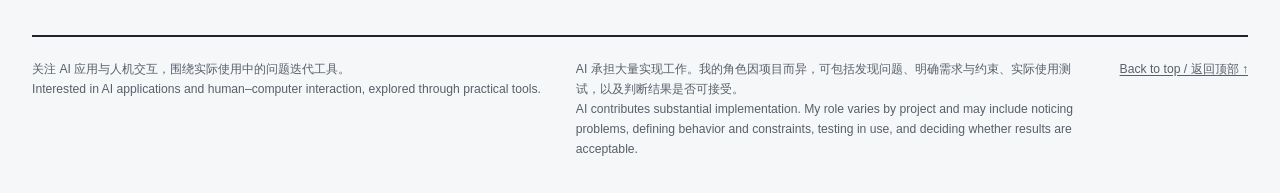
==== commit 53ddcd18: "Add simulation-only guzheng playground and reproducible code" ====
--- a/docs/index.html
+++ b/docs/index.html
@@ -16,7 +16,7 @@
  <div class="masthead-strap"><span>Selected work / 精选作品</span><a href="https://github.com/SamZebrado">GitHub ↗</a></div>
  <h1><a href="#top">SamZebrado</a></h1>
  <p class="masthead-deck">Interaction problems. Prototypes &amp; tools.</p>
- <nav aria-label="Portfolio sections / 作品集分区"><a href="#completed"><span class="nav-full">Completed / 已完成</span><span class="nav-short">Completed</span></a><a href="#active"><span class="nav-full">Currently Building / 在研</span><span class="nav-short">Building</span></a><a href="#validation"><span class="nav-full">Human Playtest / 试玩</span><span class="nav-short">Playtest</span></a><a href="#tools"><span class="nav-full">Tools / 工具</span><span class="nav-short">Tools</span></a><a href="#notes"><span class="nav-full">Notes / 笔记</span><span class="nav-short">Notes</span></a></nav>
+ <nav aria-label="Portfolio sections / 作品集分区"><a href="#completed"><span class="nav-full">Completed / 已完成</span><span class="nav-short">Completed</span></a><a href="#active"><span class="nav-full">Currently Building / 在研</span><span class="nav-short">Building</span></a><a href="#validation"><span class="nav-full">Human Playtest / 试玩</span><span class="nav-short">Playtest</span></a><a href="#tools"><span class="nav-full">Tools / 工具</span><span class="nav-short">Tools</span></a><a href="playground/"><span class="nav-full">Playground / 整活</span><span class="nav-short">整活</span></a><a href="#notes"><span class="nav-full">Notes / 笔记</span><span class="nav-short">Notes</span></a></nav>
 </header>
 <main id="top">
 <section class="introduction" aria-label="About me / 自我介绍">
@@ -185,4 +185,4 @@
               </ul>
               <div class="project-actions">
                 <a href="https://github.com/SamZebrado/codex-session-workdir-migrator">Repository <span aria-hidden="true">↗</span></a>
-              </div></div></div></article></section><section class="notes" id="notes" aria-labelledby="notes-title"><header class="section-heading"><h2 id="notes-title">Learning &amp; Reference</h2><p>学习与参考</p></header><p id="gooseresearch"><strong><a href="https://github.com/SamZebrado/GooseResearch">GooseResearch ↗</a></strong> · Research Engineering Notes / 科研工程笔记<br>科研工程与 AI 辅助开发的公开实践笔记和互动示例，聚焦可复现性、证据审查与明确的验证边界，并保留早期 MATLAB 工具。内容持续积累，只展示脱离具体项目的通用方法。<br><span lang="en">Public field notes and interactive examples on research engineering and AI-assisted development, covering reproducibility, evidence review and explicit validation boundaries, alongside legacy MATLAB utilities. An ongoing, project-agnostic collection.</span><br><a href="https://samzebrado.github.io/GooseResearch/">Demo index / 互动示例入口 ↗</a></p><p><a href="https://github.com/SamZebrado/hf-llm-agents-companion">hf-llm-agents-companion ↗</a>：随实际学习积累的 Hugging Face LLM／Agents 中英伴读笔记，回链课程来源。<br><span lang="en">Bilingual course companion notes, growing with actual study and linking back to source material.</span></p></section></main><footer><p class="background-line">关注 AI 应用与人机交互，围绕实际使用中的问题迭代工具。<br><span lang="en">Interested in AI applications and human–computer interaction, explored through practical tools.</span></p><p>AI 承担大量实现工作。我的角色因项目而异，可包括发现问题、明确需求与约束、实际使用测试，以及判断结果是否可接受。<br><span lang="en">AI contributes substantial implementation. My role varies by project and may include noticing problems, defining behavior and constraints, testing in use, and deciding whether results are acceptable.</span></p><a href="#top">Back to top / 返回顶部 ↑</a></footer></body></html>
+              </div></div></div></article></section><section class="portfolio-section" id="playground" aria-labelledby="playground-title"><header class="section-heading"><h2 id="playground-title">Playground / 整活</h2><p>小实验、互动演示与好奇心</p></header><article class="project-card story" id="tail-guzheng"><header class="story-heading"><p class="lifecycle">Interactive experiment / 互动实验</p><h3><a href="playground/tail-guzheng/">狗尾巴扫古筝</a></h3><p class="project-purpose">四种合成模型与泛音变化的声音实验</p></header><div class="story-content"><div class="story-copy"><p class="copy-zh">狗尾巴能扫出听起来明显的旋律吗？把不同合成模型的声音放在同一时间轴上，切换触弦规则和音色约束，再看模型能解释到哪一步。</p><p class="copy-en" lang="en">Compare synthesized sounds, then compare contact rules and timbre constraints in an interactive string model.</p><p class="validation-note">探索性的声音实验。模型使用原录音拟合，公开版不附原声或滤波音。录音内拟合相似不等于真实接触可行，也不能据此鉴定视频真伪。<br><span lang="en">An exploratory sound experiment. A close in-sample fit does not establish a feasible physical motion or authenticate the video.</span></p><div class="project-actions"><a href="playground/tail-guzheng/">进入实验 / Open experiment ↗</a><a href="playground/">整活目录 / Browse playground ↗</a></div></div></div></article></section><section class="notes" id="notes" aria-labelledby="notes-title"><header class="section-heading"><h2 id="notes-title">Learning &amp; Reference</h2><p>学习与参考</p></header><p id="gooseresearch"><strong><a href="https://github.com/SamZebrado/GooseResearch">GooseResearch ↗</a></strong> · Research Engineering Notes / 科研工程笔记<br>科研工程与 AI 辅助开发的公开实践笔记和互动示例，聚焦可复现性、证据审查与明确的验证边界，并保留早期 MATLAB 工具。内容持续积累，只展示脱离具体项目的通用方法。<br><span lang="en">Public field notes and interactive examples on research engineering and AI-assisted development, covering reproducibility, evidence review and explicit validation boundaries, alongside legacy MATLAB utilities. An ongoing, project-agnostic collection.</span><br><a href="https://samzebrado.github.io/GooseResearch/">Demo index / 互动示例入口 ↗</a></p><p><a href="https://github.com/SamZebrado/hf-llm-agents-companion">hf-llm-agents-companion ↗</a>：随实际学习积累的 Hugging Face LLM／Agents 中英伴读笔记，回链课程来源。<br><span lang="en">Bilingual course companion notes, growing with actual study and linking back to source material.</span></p></section></main><footer><p class="background-line">关注 AI 应用与人机交互，围绕实际使用中的问题迭代工具。<br><span lang="en">Interested in AI applications and human–computer interaction, explored through practical tools.</span></p><p>AI 承担大量实现工作。我的角色因项目而异，可包括发现问题、明确需求与约束、实际使用测试，以及判断结果是否可接受。<br><span lang="en">AI contributes substantial implementation. My role varies by project and may include noticing problems, defining behavior and constraints, testing in use, and deciding whether results are acceptable.</span></p><a href="#top">Back to top / 返回顶部 ↑</a></footer></body></html>
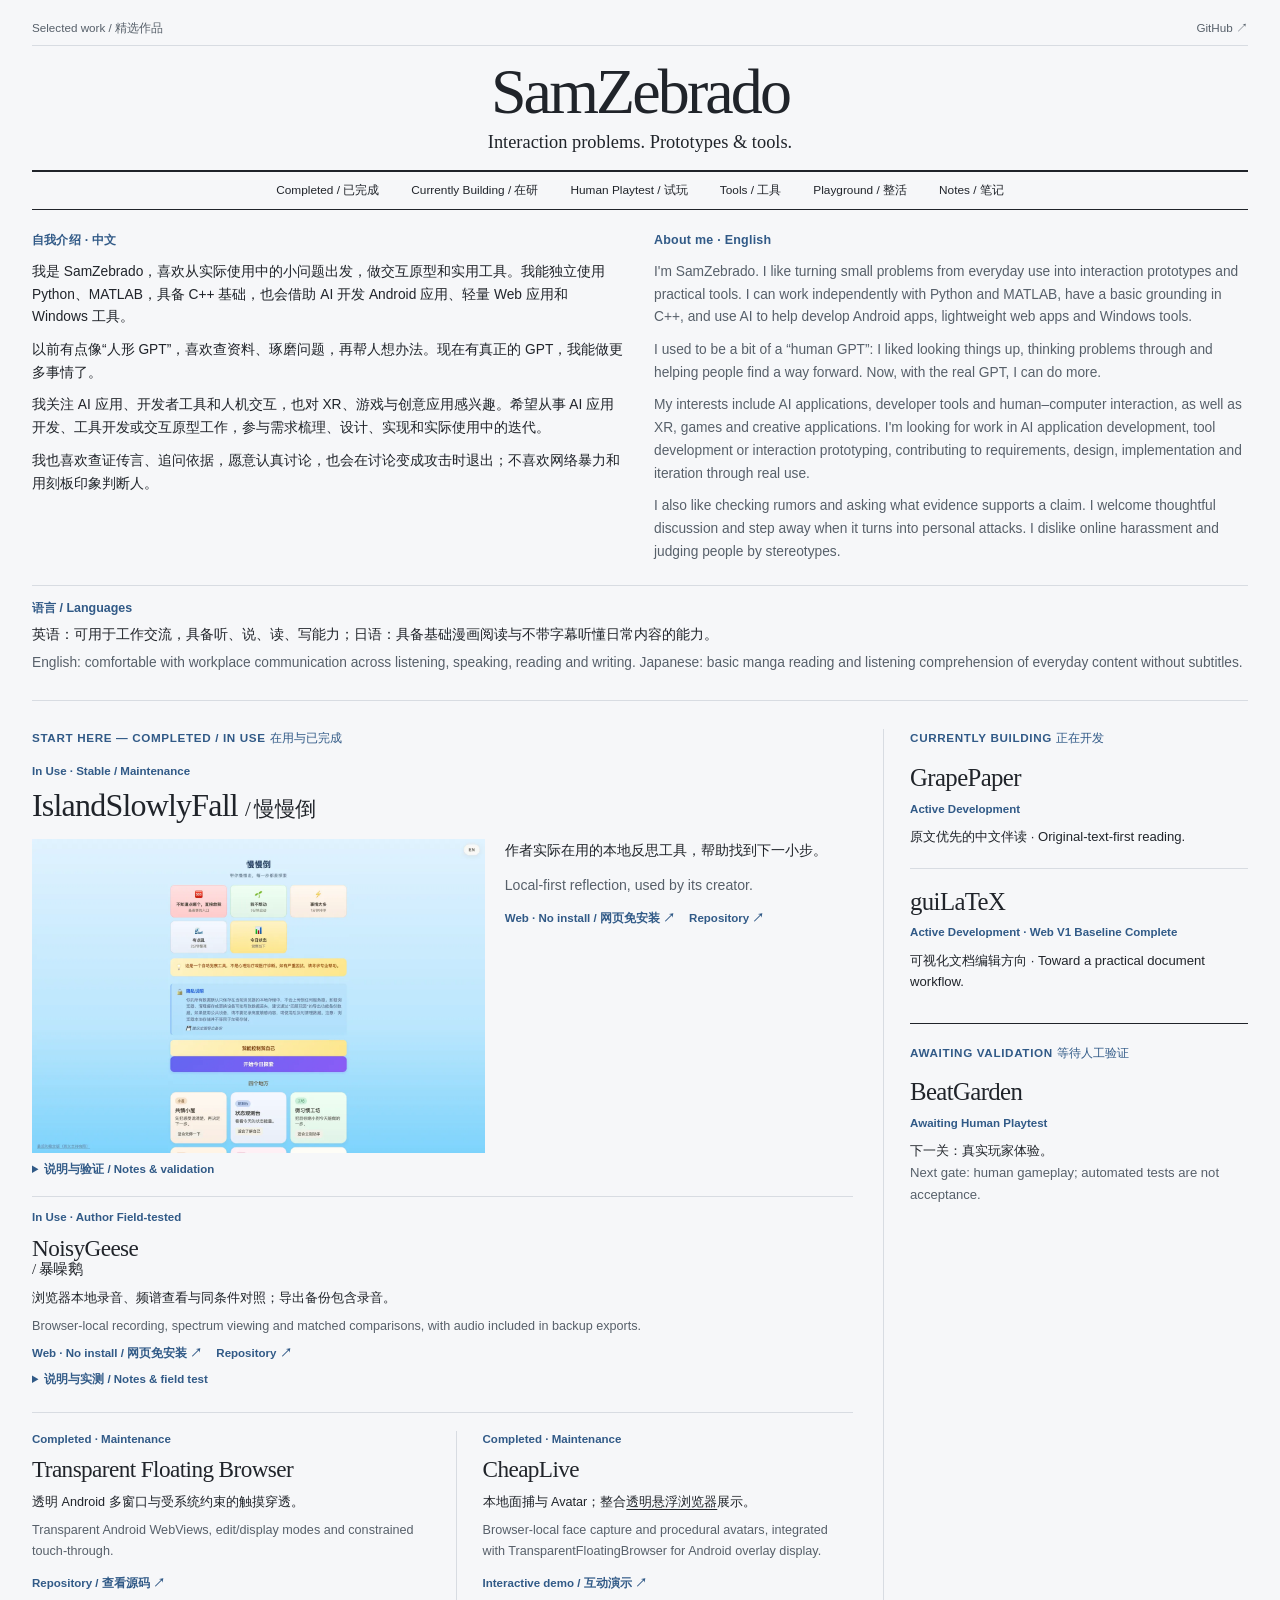
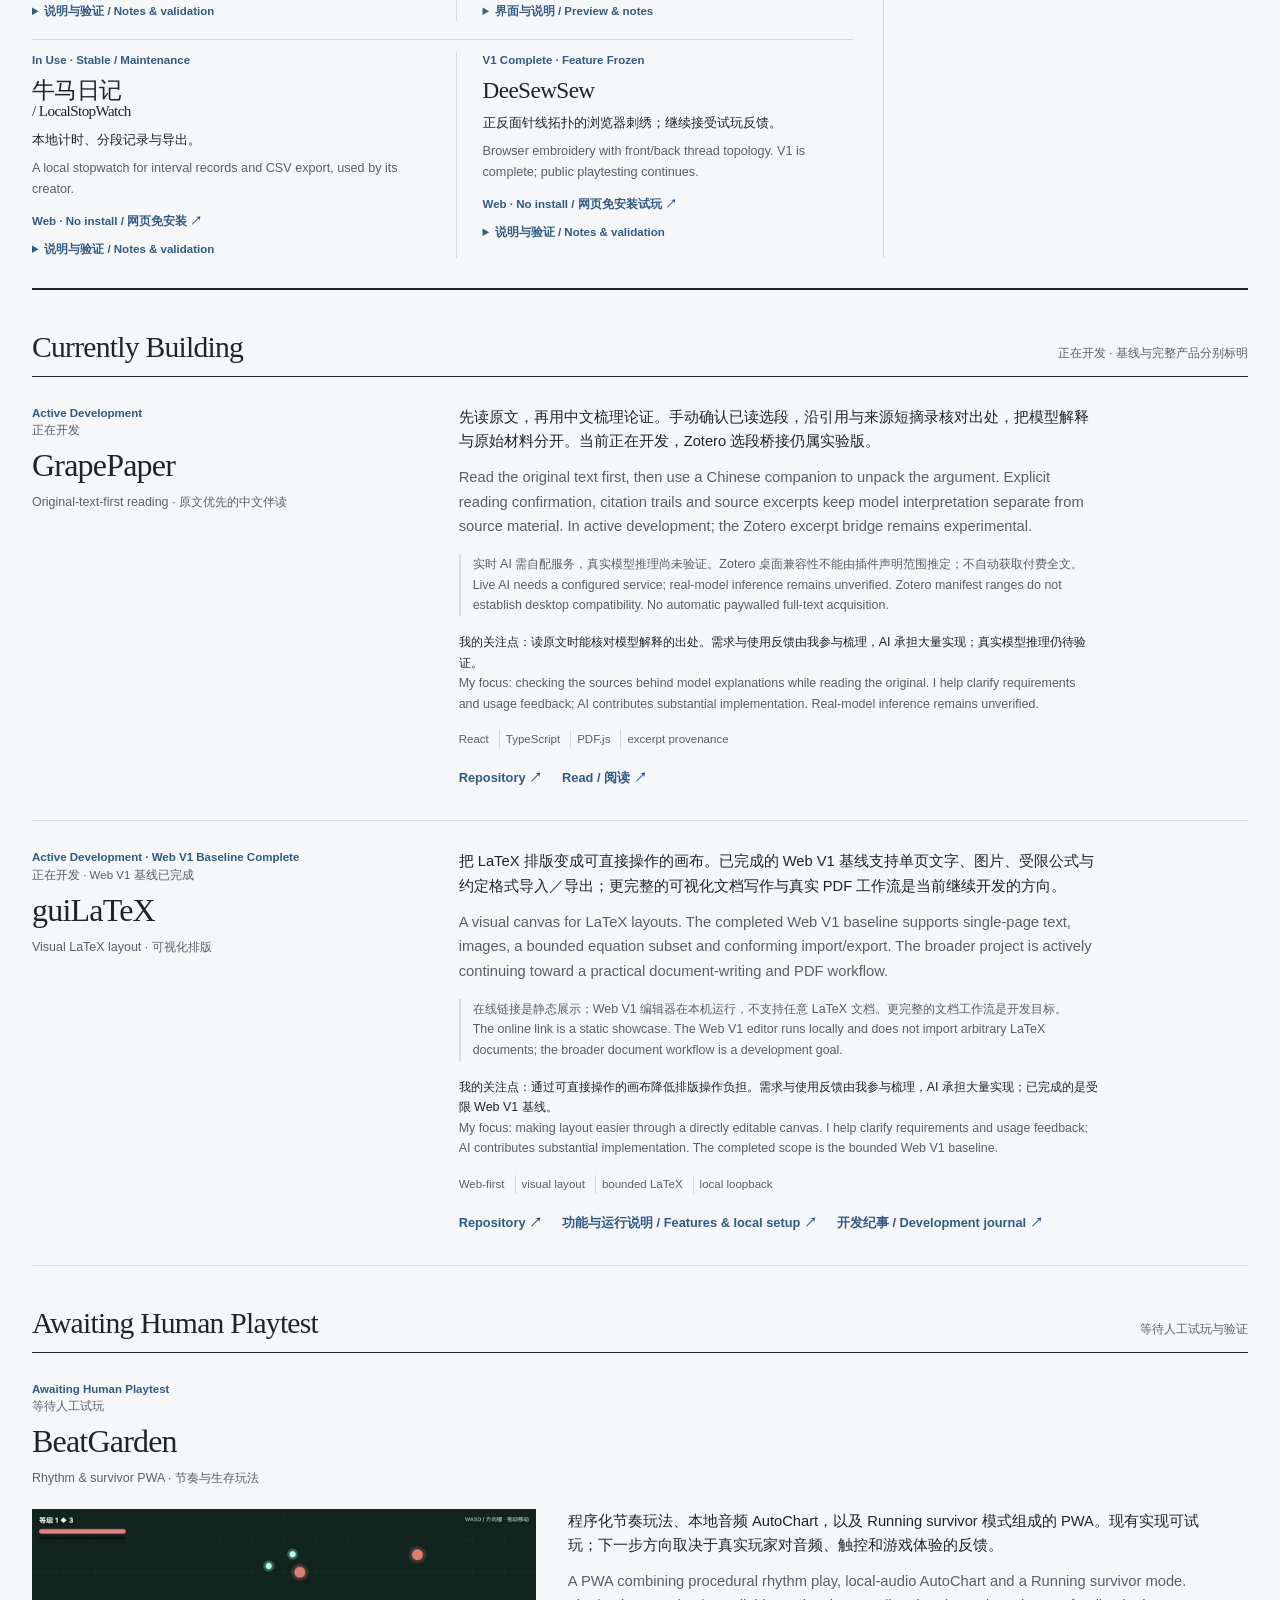
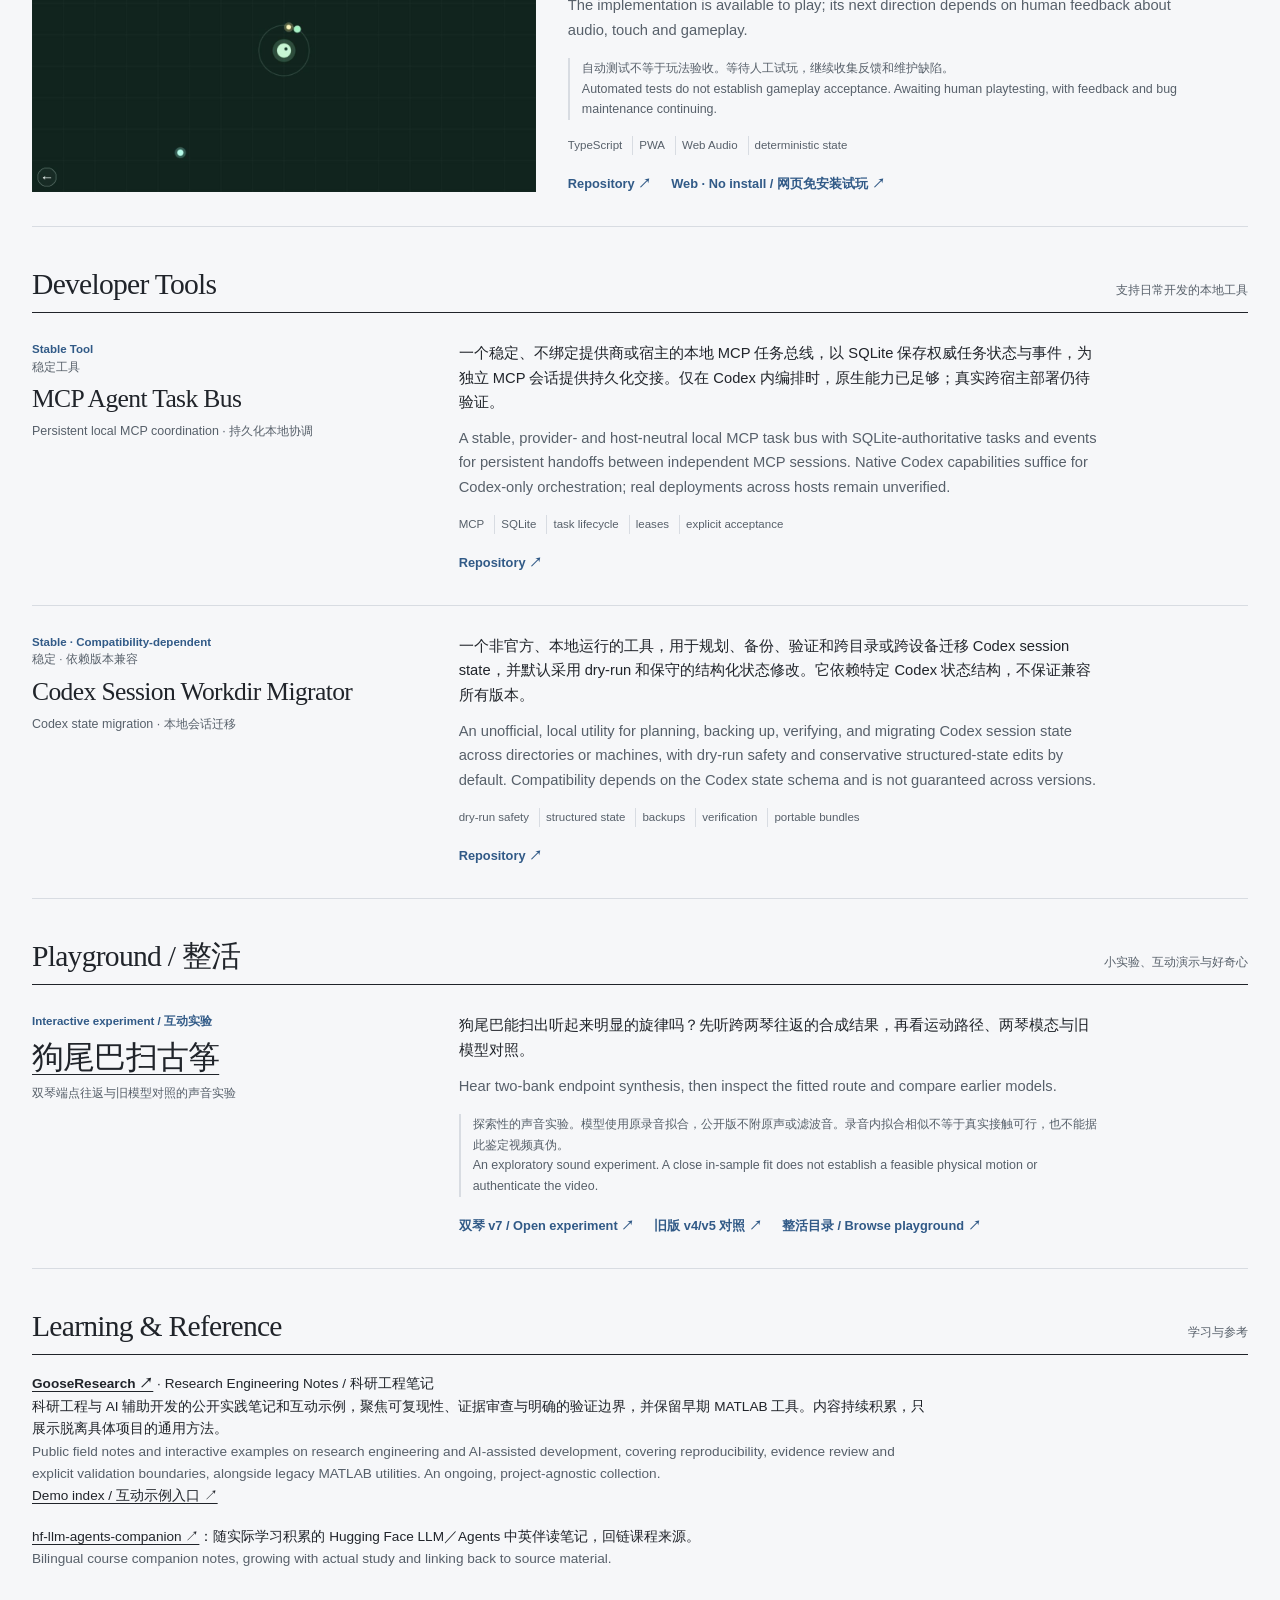
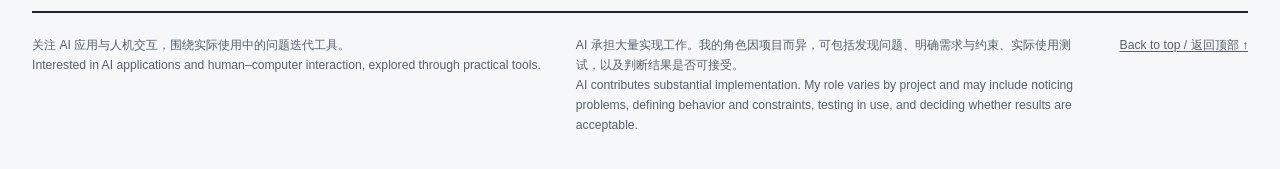
==== commit 4952b4f0: "Add two-bank endpoint synthesis and case-specific reproduction code" ====
--- a/docs/index.html
+++ b/docs/index.html
@@ -185,4 +185,4 @@
               </ul>
               <div class="project-actions">
                 <a href="https://github.com/SamZebrado/codex-session-workdir-migrator">Repository <span aria-hidden="true">↗</span></a>
-              </div></div></div></article></section><section class="portfolio-section" id="playground" aria-labelledby="playground-title"><header class="section-heading"><h2 id="playground-title">Playground / 整活</h2><p>小实验、互动演示与好奇心</p></header><article class="project-card story" id="tail-guzheng"><header class="story-heading"><p class="lifecycle">Interactive experiment / 互动实验</p><h3><a href="playground/tail-guzheng/">狗尾巴扫古筝</a></h3><p class="project-purpose">四种合成模型与泛音变化的声音实验</p></header><div class="story-content"><div class="story-copy"><p class="copy-zh">狗尾巴能扫出听起来明显的旋律吗？把不同合成模型的声音放在同一时间轴上，切换触弦规则和音色约束，再看模型能解释到哪一步。</p><p class="copy-en" lang="en">Compare synthesized sounds, then compare contact rules and timbre constraints in an interactive string model.</p><p class="validation-note">探索性的声音实验。模型使用原录音拟合，公开版不附原声或滤波音。录音内拟合相似不等于真实接触可行，也不能据此鉴定视频真伪。<br><span lang="en">An exploratory sound experiment. A close in-sample fit does not establish a feasible physical motion or authenticate the video.</span></p><div class="project-actions"><a href="playground/tail-guzheng/">进入实验 / Open experiment ↗</a><a href="playground/">整活目录 / Browse playground ↗</a></div></div></div></article></section><section class="notes" id="notes" aria-labelledby="notes-title"><header class="section-heading"><h2 id="notes-title">Learning &amp; Reference</h2><p>学习与参考</p></header><p id="gooseresearch"><strong><a href="https://github.com/SamZebrado/GooseResearch">GooseResearch ↗</a></strong> · Research Engineering Notes / 科研工程笔记<br>科研工程与 AI 辅助开发的公开实践笔记和互动示例，聚焦可复现性、证据审查与明确的验证边界，并保留早期 MATLAB 工具。内容持续积累，只展示脱离具体项目的通用方法。<br><span lang="en">Public field notes and interactive examples on research engineering and AI-assisted development, covering reproducibility, evidence review and explicit validation boundaries, alongside legacy MATLAB utilities. An ongoing, project-agnostic collection.</span><br><a href="https://samzebrado.github.io/GooseResearch/">Demo index / 互动示例入口 ↗</a></p><p><a href="https://github.com/SamZebrado/hf-llm-agents-companion">hf-llm-agents-companion ↗</a>：随实际学习积累的 Hugging Face LLM／Agents 中英伴读笔记，回链课程来源。<br><span lang="en">Bilingual course companion notes, growing with actual study and linking back to source material.</span></p></section></main><footer><p class="background-line">关注 AI 应用与人机交互，围绕实际使用中的问题迭代工具。<br><span lang="en">Interested in AI applications and human–computer interaction, explored through practical tools.</span></p><p>AI 承担大量实现工作。我的角色因项目而异，可包括发现问题、明确需求与约束、实际使用测试，以及判断结果是否可接受。<br><span lang="en">AI contributes substantial implementation. My role varies by project and may include noticing problems, defining behavior and constraints, testing in use, and deciding whether results are acceptable.</span></p><a href="#top">Back to top / 返回顶部 ↑</a></footer></body></html>
+              </div></div></div></article></section><section class="portfolio-section" id="playground" aria-labelledby="playground-title"><header class="section-heading"><h2 id="playground-title">Playground / 整活</h2><p>小实验、互动演示与好奇心</p></header><article class="project-card story" id="tail-guzheng"><header class="story-heading"><p class="lifecycle">Interactive experiment / 互动实验</p><h3><a href="playground/tail-guzheng/two-bank-endpoint/">狗尾巴扫古筝</a></h3><p class="project-purpose">双琴端点往返与旧模型对照的声音实验</p></header><div class="story-content"><div class="story-copy"><p class="copy-zh">狗尾巴能扫出听起来明显的旋律吗？先听跨两琴往返的合成结果，再看运动路径、两琴模态与旧模型对照。</p><p class="copy-en" lang="en">Hear two-bank endpoint synthesis, then inspect the fitted route and compare earlier models.</p><p class="validation-note">探索性的声音实验。模型使用原录音拟合，公开版不附原声或滤波音。录音内拟合相似不等于真实接触可行，也不能据此鉴定视频真伪。<br><span lang="en">An exploratory sound experiment. A close in-sample fit does not establish a feasible physical motion or authenticate the video.</span></p><div class="project-actions"><a href="playground/tail-guzheng/two-bank-endpoint/">双琴 v7 / Open experiment ↗</a><a href="playground/tail-guzheng/">旧版 v4/v5 对照 ↗</a><a href="playground/">整活目录 / Browse playground ↗</a></div></div></div></article></section><section class="notes" id="notes" aria-labelledby="notes-title"><header class="section-heading"><h2 id="notes-title">Learning &amp; Reference</h2><p>学习与参考</p></header><p id="gooseresearch"><strong><a href="https://github.com/SamZebrado/GooseResearch">GooseResearch ↗</a></strong> · Research Engineering Notes / 科研工程笔记<br>科研工程与 AI 辅助开发的公开实践笔记和互动示例，聚焦可复现性、证据审查与明确的验证边界，并保留早期 MATLAB 工具。内容持续积累，只展示脱离具体项目的通用方法。<br><span lang="en">Public field notes and interactive examples on research engineering and AI-assisted development, covering reproducibility, evidence review and explicit validation boundaries, alongside legacy MATLAB utilities. An ongoing, project-agnostic collection.</span><br><a href="https://samzebrado.github.io/GooseResearch/">Demo index / 互动示例入口 ↗</a></p><p><a href="https://github.com/SamZebrado/hf-llm-agents-companion">hf-llm-agents-companion ↗</a>：随实际学习积累的 Hugging Face LLM／Agents 中英伴读笔记，回链课程来源。<br><span lang="en">Bilingual course companion notes, growing with actual study and linking back to source material.</span></p></section></main><footer><p class="background-line">关注 AI 应用与人机交互，围绕实际使用中的问题迭代工具。<br><span lang="en">Interested in AI applications and human–computer interaction, explored through practical tools.</span></p><p>AI 承担大量实现工作。我的角色因项目而异，可包括发现问题、明确需求与约束、实际使用测试，以及判断结果是否可接受。<br><span lang="en">AI contributes substantial implementation. My role varies by project and may include noticing problems, defining behavior and constraints, testing in use, and deciding whether results are acceptable.</span></p><a href="#top">Back to top / 返回顶部 ↑</a></footer></body></html>
